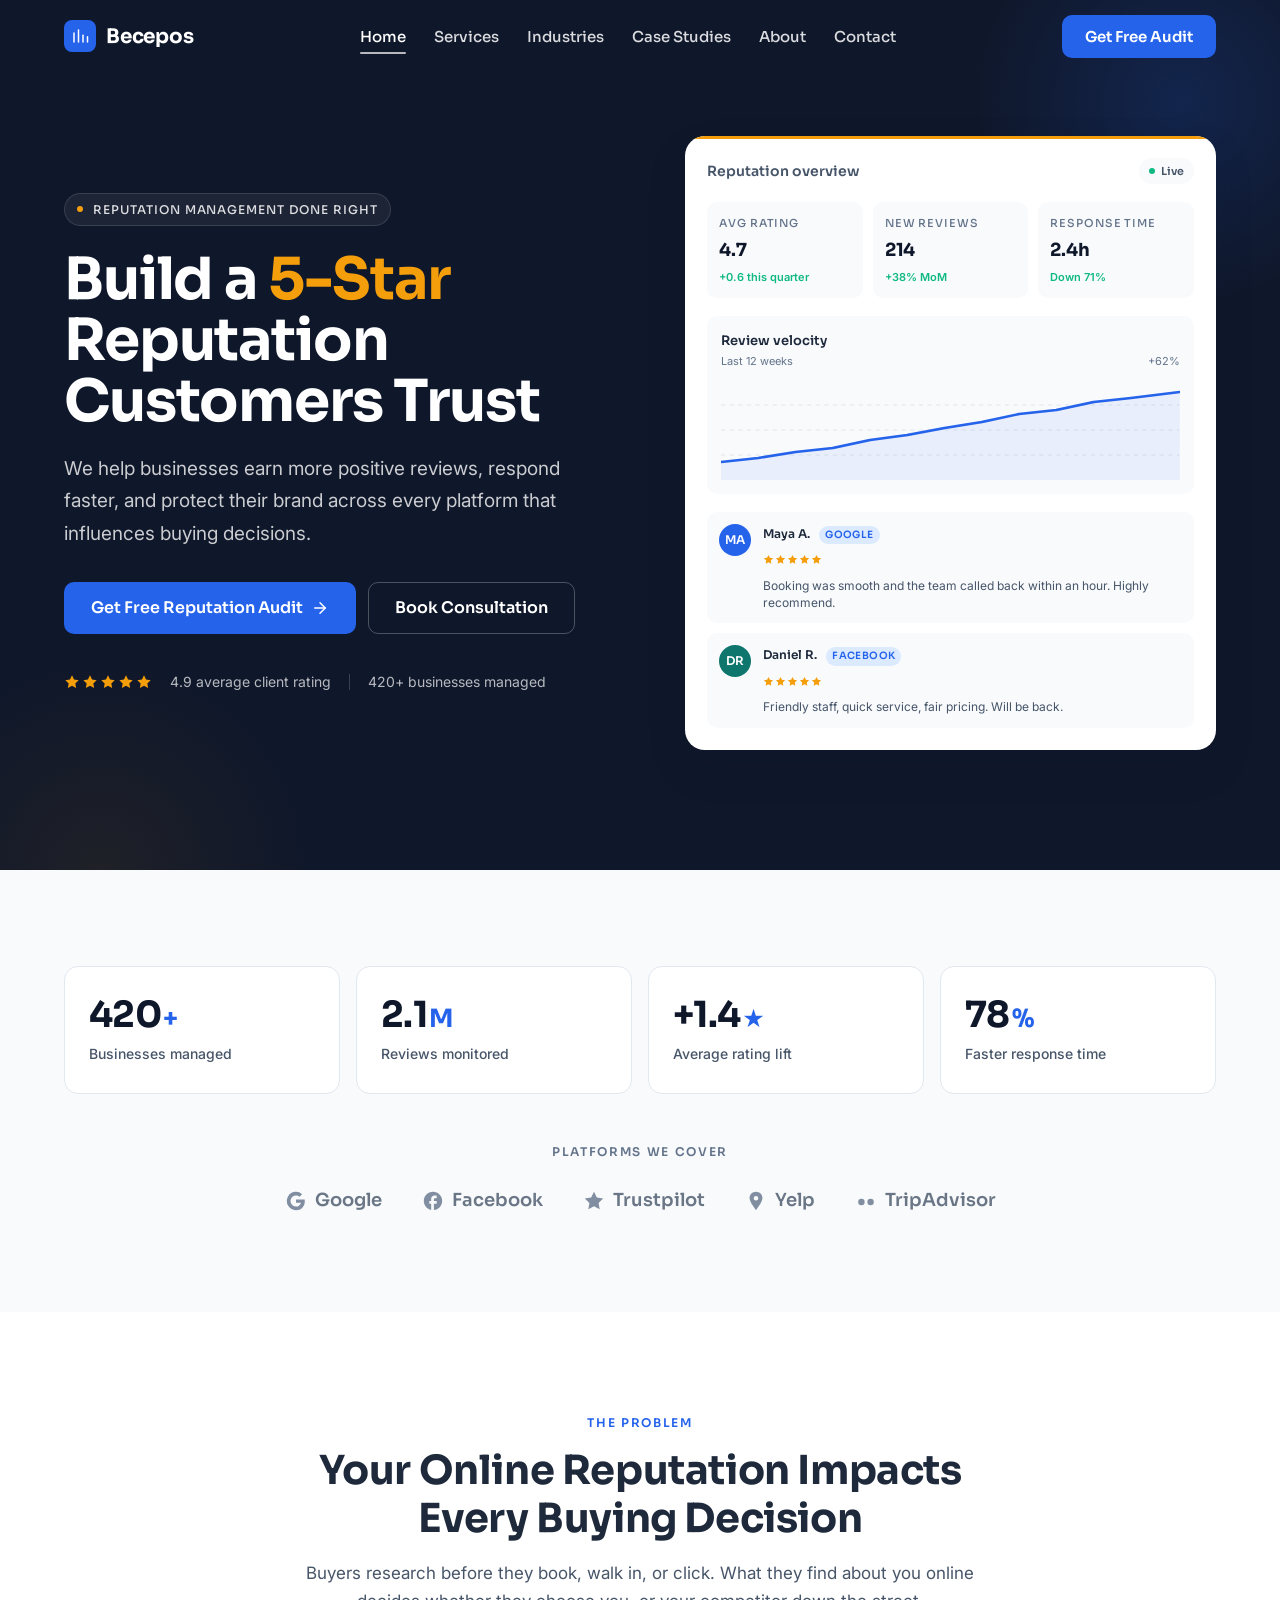
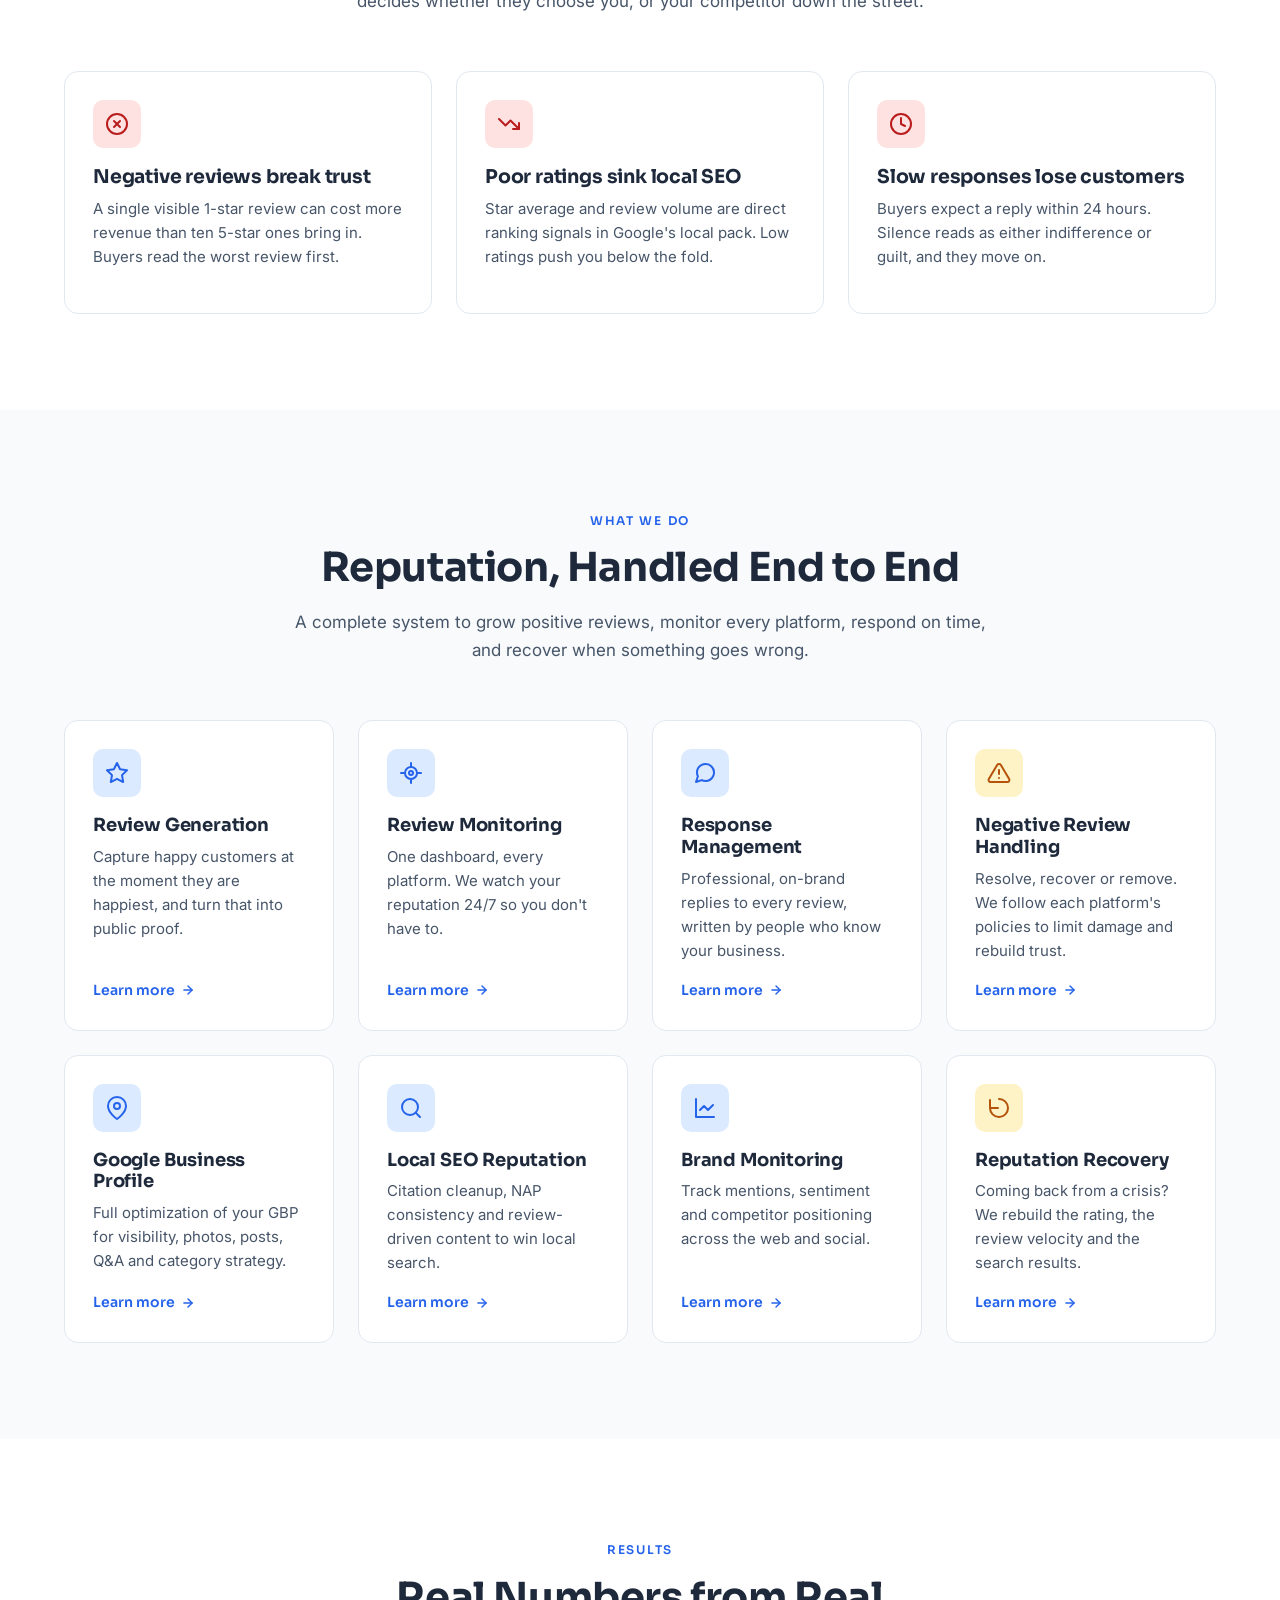
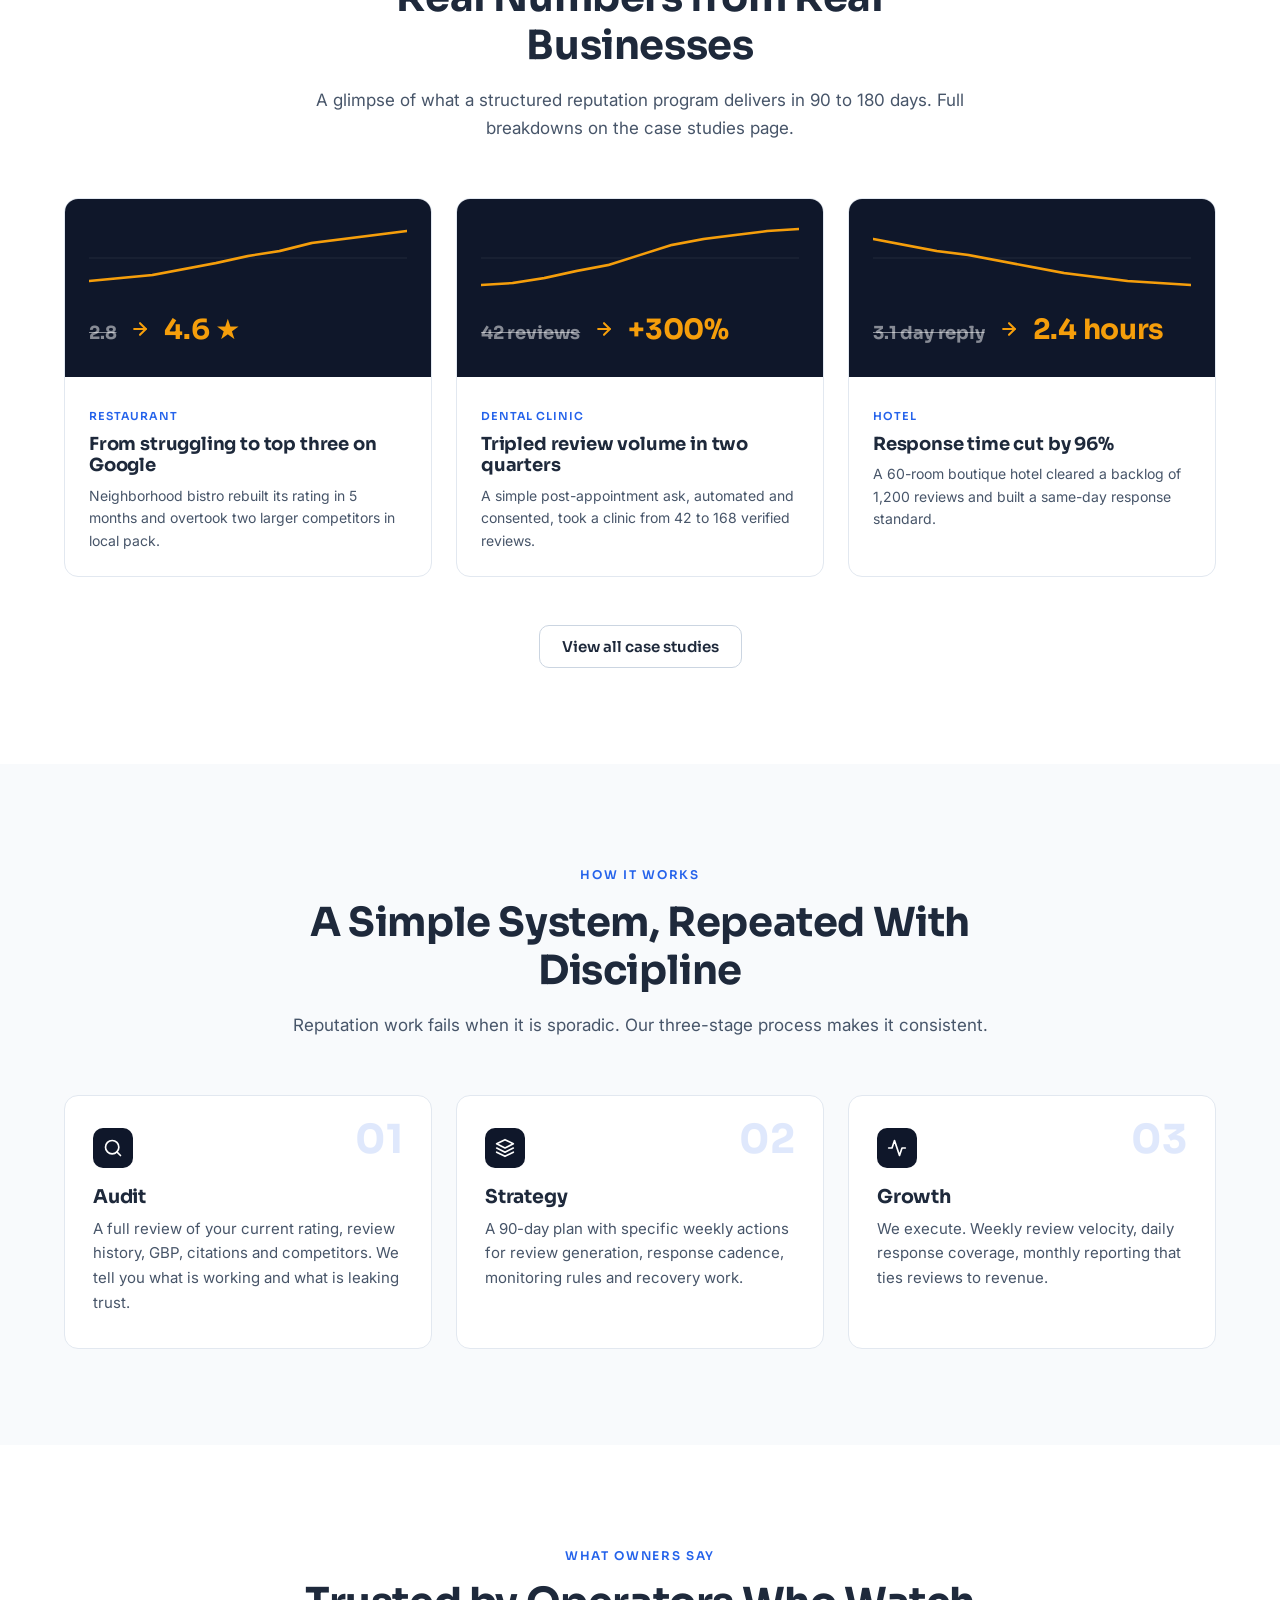
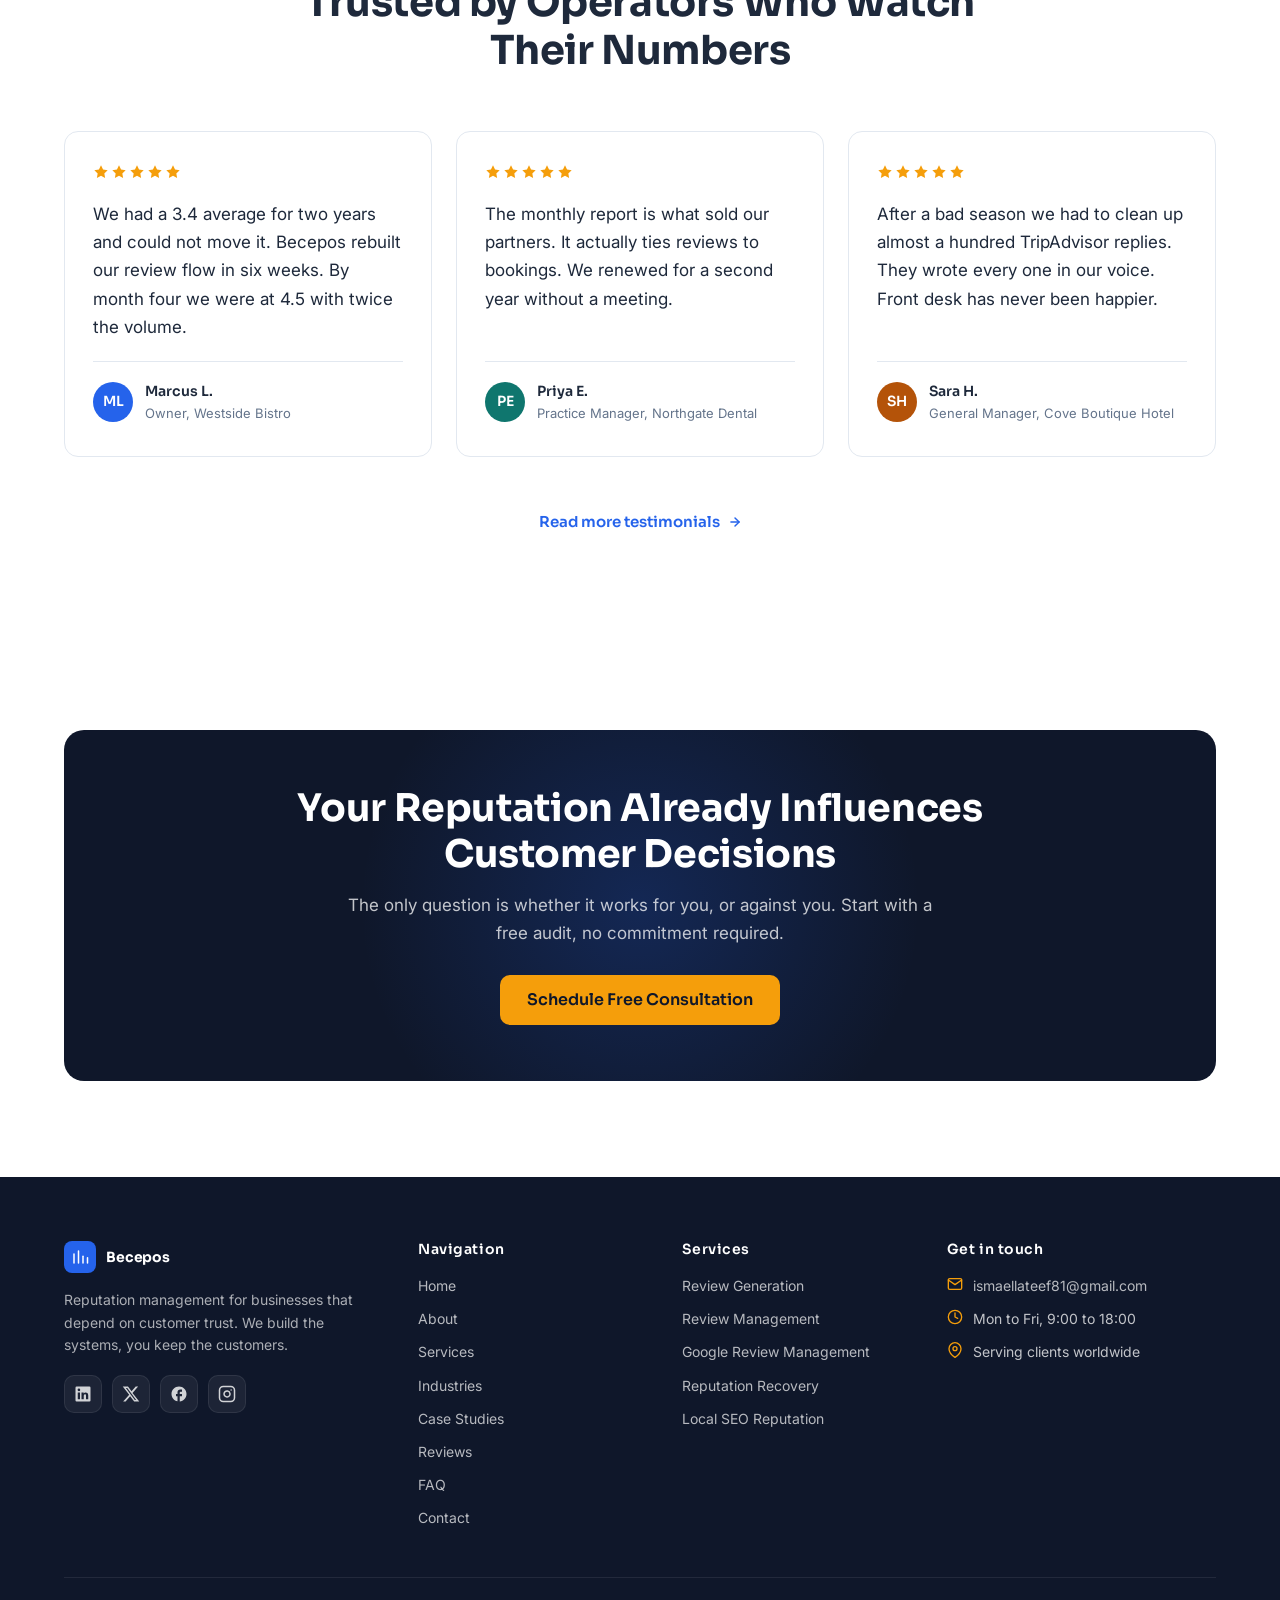
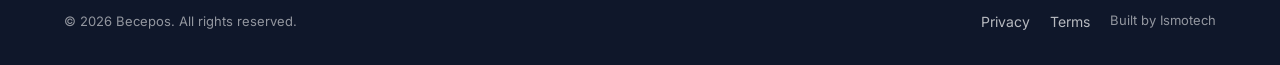
==== index.html @ 124cd107 "Initial Becepos site: 15-page reputation management marketing site Vanilla HTML, CSS and JS. Include" ====
<!DOCTYPE html>
<html lang="en">
<head>
  <meta charset="UTF-8" />
  <meta name="viewport" content="width=device-width, initial-scale=1" />
  <title>Becepos | Reputation Management for Growing Businesses</title>
  <meta name="description" content="Becepos helps local and national businesses build a five star online reputation across Google, Facebook, Trustpilot, Yelp and TripAdvisor. Audits, monitoring, response management and recovery." />
  <meta name="theme-color" content="#0F172A" />
  <link rel="canonical" href="https://becepos.com/" />
  <link rel="icon" type="image/svg+xml" href="/assets/favicon.svg" />

  <meta property="og:type" content="website" />
  <meta property="og:title" content="Becepos | Reputation Management for Growing Businesses" />
  <meta property="og:description" content="Audits, review generation, monitoring and recovery for businesses that depend on customer trust." />
  <meta property="og:url" content="https://becepos.com/" />

  <link rel="preconnect" href="https://fonts.googleapis.com" />
  <link rel="preconnect" href="https://fonts.gstatic.com" crossorigin />
  <link href="https://fonts.googleapis.com/css2?family=Sora:wght@500;600;700&family=Inter:wght@400;500;600&display=swap" rel="stylesheet" />

  <link rel="stylesheet" href="/css/styles.css" />
</head>
<body>
  <a class="skip-link" href="#main">Skip to content</a>

  <header class="site-header">
    <div class="container">
      <nav class="nav" aria-label="Primary">
        <a class="nav-brand" href="/" aria-label="Becepos home">
          <span class="mark" aria-hidden="true">
            <svg viewBox="0 0 24 24" fill="none" stroke="currentColor" stroke-width="2" stroke-linecap="round" stroke-linejoin="round"><path d="M4 20V8"/><path d="M10 20V4"/><path d="M16 20v-9"/><path d="M22 20V13"/></svg>
          </span>
          Becepos
        </a>

        <ul class="nav-menu">
          <li><a href="/">Home</a></li>
          <li><a href="/services.html">Services</a></li>
          <li><a href="/industries.html">Industries</a></li>
          <li><a href="/case-studies.html">Case Studies</a></li>
          <li><a href="/about.html">About</a></li>
          <li><a href="/contact.html">Contact</a></li>
        </ul>

        <a href="/contact.html#audit" class="btn btn-primary nav-cta">Get Free Audit</a>

        <button class="nav-toggle" type="button" aria-label="Open menu" aria-controls="mobile-drawer" aria-expanded="false">
          <svg viewBox="0 0 24 24" fill="none" stroke="currentColor" stroke-width="2" stroke-linecap="round" stroke-linejoin="round" aria-hidden="true"><line x1="3" y1="6" x2="21" y2="6"/><line x1="3" y1="12" x2="21" y2="12"/><line x1="3" y1="18" x2="21" y2="18"/></svg>
        </button>
      </nav>
    </div>
  </header>

  <div id="mobile-drawer" class="mobile-drawer" aria-hidden="true" role="dialog" aria-modal="true" aria-label="Site menu">
    <div class="mobile-drawer__head">
      <a class="nav-brand" href="/">
        <span class="mark" aria-hidden="true">
          <svg viewBox="0 0 24 24" fill="none" stroke="currentColor" stroke-width="2" stroke-linecap="round" stroke-linejoin="round"><path d="M4 20V8"/><path d="M10 20V4"/><path d="M16 20v-9"/><path d="M22 20V13"/></svg>
        </span>
        Becepos
      </a>
      <button class="mobile-drawer__close" type="button" aria-label="Close menu">
        <svg viewBox="0 0 24 24" fill="none" stroke="currentColor" stroke-width="2" stroke-linecap="round" stroke-linejoin="round" aria-hidden="true"><line x1="18" y1="6" x2="6" y2="18"/><line x1="6" y1="6" x2="18" y2="18"/></svg>
      </button>
    </div>
    <ul>
      <li><a href="/">Home</a></li>
      <li><a href="/services.html">Services</a></li>
      <li><a href="/industries.html">Industries</a></li>
      <li><a href="/case-studies.html">Case Studies</a></li>
      <li><a href="/about.html">About</a></li>
      <li><a href="/reviews.html">Reviews</a></li>
      <li><a href="/faq.html">FAQ</a></li>
      <li><a href="/contact.html">Contact</a></li>
    </ul>
    <a href="/contact.html#audit" class="btn btn-primary">Get Free Audit</a>
  </div>

  <main id="main">

    <!-- Hero -->
    <section class="hero">
      <div class="container">
        <div class="hero__copy">
          <span class="hero-eyebrow"><span class="dot"></span> Reputation Management Done Right</span>
          <h1>Build a <span class="accent">5-Star</span> Reputation Customers Trust</h1>
          <p class="lede">
            We help businesses earn more positive reviews, respond faster, and protect their brand across every platform that influences buying decisions.
          </p>
          <div class="hero-actions">
            <a class="btn btn-primary btn-lg" href="/contact.html#audit">
              Get Free Reputation Audit
              <svg class="icon" viewBox="0 0 24 24" fill="none" stroke="currentColor" stroke-width="2" stroke-linecap="round" stroke-linejoin="round" aria-hidden="true"><line x1="5" y1="12" x2="19" y2="12"/><polyline points="12 5 19 12 12 19"/></svg>
            </a>
            <a class="btn btn-secondary btn-lg" href="/contact.html">Book Consultation</a>
          </div>
          <div class="hero-proof">
            <span class="stars" aria-label="Rated 4.9 out of 5">
              <svg viewBox="0 0 24 24" fill="currentColor" aria-hidden="true"><polygon points="12 2 15.09 8.26 22 9.27 17 14.14 18.18 21.02 12 17.77 5.82 21.02 7 14.14 2 9.27 8.91 8.26"/></svg>
              <svg viewBox="0 0 24 24" fill="currentColor" aria-hidden="true"><polygon points="12 2 15.09 8.26 22 9.27 17 14.14 18.18 21.02 12 17.77 5.82 21.02 7 14.14 2 9.27 8.91 8.26"/></svg>
              <svg viewBox="0 0 24 24" fill="currentColor" aria-hidden="true"><polygon points="12 2 15.09 8.26 22 9.27 17 14.14 18.18 21.02 12 17.77 5.82 21.02 7 14.14 2 9.27 8.91 8.26"/></svg>
              <svg viewBox="0 0 24 24" fill="currentColor" aria-hidden="true"><polygon points="12 2 15.09 8.26 22 9.27 17 14.14 18.18 21.02 12 17.77 5.82 21.02 7 14.14 2 9.27 8.91 8.26"/></svg>
              <svg viewBox="0 0 24 24" fill="currentColor" aria-hidden="true"><polygon points="12 2 15.09 8.26 22 9.27 17 14.14 18.18 21.02 12 17.77 5.82 21.02 7 14.14 2 9.27 8.91 8.26"/></svg>
            </span>
            <span>4.9 average client rating</span>
            <span class="divider" aria-hidden="true"></span>
            <span>420+ businesses managed</span>
          </div>
        </div>

        <!-- Dashboard mockup -->
        <div class="hero__visual" aria-hidden="true">
          <div class="dashboard">
            <div class="dashboard__head">
              <div class="dashboard__title">Reputation overview</div>
              <span class="dashboard__chip"><span class="dot"></span> Live</span>
            </div>

            <div class="metric-row">
              <div class="metric">
                <div class="metric__label">Avg rating</div>
                <div class="metric__value">4.7</div>
                <div class="metric__delta">+0.6 this quarter</div>
              </div>
              <div class="metric">
                <div class="metric__label">New reviews</div>
                <div class="metric__value">214</div>
                <div class="metric__delta">+38% MoM</div>
              </div>
              <div class="metric">
                <div class="metric__label">Response time</div>
                <div class="metric__value">2.4h</div>
                <div class="metric__delta">Down 71%</div>
              </div>
            </div>

            <div class="chart">
              <div class="chart__head">
                <div>
                  <div class="chart__title">Review velocity</div>
                  <div class="chart__sub">Last 12 weeks</div>
                </div>
                <div class="chart__sub">+62%</div>
              </div>
              <svg class="chart__svg" viewBox="0 0 320 100" preserveAspectRatio="none">
                <line class="chart-grid" x1="0" y1="25" x2="320" y2="25"/>
                <line class="chart-grid" x1="0" y1="50" x2="320" y2="50"/>
                <line class="chart-grid" x1="0" y1="75" x2="320" y2="75"/>
                <path class="chart-fill" d="M0,82 L26,78 L52,72 L78,68 L104,60 L130,55 L156,48 L182,42 L208,34 L234,30 L260,22 L286,18 L320,12 L320,100 L0,100 Z"/>
                <path class="chart-line" d="M0,82 L26,78 L52,72 L78,68 L104,60 L130,55 L156,48 L182,42 L208,34 L234,30 L260,22 L286,18 L320,12"/>
              </svg>
            </div>

            <div class="review-list">
              <div class="review-item">
                <span class="avatar avatar-a">MA</span>
                <div class="review-item__body">
                  <div class="review-item__name">
                    Maya A.
                    <span class="badge">Google</span>
                  </div>
                  <span class="review-item__stars">
                    <svg viewBox="0 0 24 24" fill="currentColor"><polygon points="12 2 15.09 8.26 22 9.27 17 14.14 18.18 21.02 12 17.77 5.82 21.02 7 14.14 2 9.27 8.91 8.26"/></svg>
                    <svg viewBox="0 0 24 24" fill="currentColor"><polygon points="12 2 15.09 8.26 22 9.27 17 14.14 18.18 21.02 12 17.77 5.82 21.02 7 14.14 2 9.27 8.91 8.26"/></svg>
                    <svg viewBox="0 0 24 24" fill="currentColor"><polygon points="12 2 15.09 8.26 22 9.27 17 14.14 18.18 21.02 12 17.77 5.82 21.02 7 14.14 2 9.27 8.91 8.26"/></svg>
                    <svg viewBox="0 0 24 24" fill="currentColor"><polygon points="12 2 15.09 8.26 22 9.27 17 14.14 18.18 21.02 12 17.77 5.82 21.02 7 14.14 2 9.27 8.91 8.26"/></svg>
                    <svg viewBox="0 0 24 24" fill="currentColor"><polygon points="12 2 15.09 8.26 22 9.27 17 14.14 18.18 21.02 12 17.77 5.82 21.02 7 14.14 2 9.27 8.91 8.26"/></svg>
                  </span>
                  <p class="review-item__text">Booking was smooth and the team called back within an hour. Highly recommend.</p>
                </div>
              </div>
              <div class="review-item">
                <span class="avatar avatar-b">DR</span>
                <div class="review-item__body">
                  <div class="review-item__name">
                    Daniel R.
                    <span class="badge">Facebook</span>
                  </div>
                  <span class="review-item__stars">
                    <svg viewBox="0 0 24 24" fill="currentColor"><polygon points="12 2 15.09 8.26 22 9.27 17 14.14 18.18 21.02 12 17.77 5.82 21.02 7 14.14 2 9.27 8.91 8.26"/></svg>
                    <svg viewBox="0 0 24 24" fill="currentColor"><polygon points="12 2 15.09 8.26 22 9.27 17 14.14 18.18 21.02 12 17.77 5.82 21.02 7 14.14 2 9.27 8.91 8.26"/></svg>
                    <svg viewBox="0 0 24 24" fill="currentColor"><polygon points="12 2 15.09 8.26 22 9.27 17 14.14 18.18 21.02 12 17.77 5.82 21.02 7 14.14 2 9.27 8.91 8.26"/></svg>
                    <svg viewBox="0 0 24 24" fill="currentColor"><polygon points="12 2 15.09 8.26 22 9.27 17 14.14 18.18 21.02 12 17.77 5.82 21.02 7 14.14 2 9.27 8.91 8.26"/></svg>
                    <svg viewBox="0 0 24 24" fill="currentColor"><polygon points="12 2 15.09 8.26 22 9.27 17 14.14 18.18 21.02 12 17.77 5.82 21.02 7 14.14 2 9.27 8.91 8.26"/></svg>
                  </span>
                  <p class="review-item__text">Friendly staff, quick service, fair pricing. Will be back.</p>
                </div>
              </div>
            </div>
          </div>
        </div>
      </div>
    </section>

    <!-- Trust statistics strip -->
    <section class="section section--bg">
      <div class="container">
        <div class="stats reveal">
          <div class="stat">
            <div class="stat__value">420<span class="unit">+</span></div>
            <div class="stat__label">Businesses managed</div>
          </div>
          <div class="stat">
            <div class="stat__value">2.1<span class="unit">M</span></div>
            <div class="stat__label">Reviews monitored</div>
          </div>
          <div class="stat">
            <div class="stat__value">+1.4<span class="unit">★</span></div>
            <div class="stat__label">Average rating lift</div>
          </div>
          <div class="stat">
            <div class="stat__value">78<span class="unit">%</span></div>
            <div class="stat__label">Faster response time</div>
          </div>
        </div>

        <div class="platforms mt-5 reveal">
          <span class="platforms__label">Platforms we cover</span>
          <div class="platform-row">
            <span class="platform">
              <svg viewBox="0 0 24 24" fill="currentColor" aria-hidden="true"><path d="M21.6 12.23c0-.7-.06-1.36-.18-2H12v3.79h5.4a4.6 4.6 0 0 1-2 3.02v2.5h3.23c1.89-1.74 2.97-4.3 2.97-7.31z"/><path d="M12 22c2.7 0 4.96-.9 6.63-2.42l-3.23-2.5c-.9.6-2.04.96-3.4.96-2.62 0-4.84-1.77-5.63-4.15H3.04v2.6A10 10 0 0 0 12 22z"/><path d="M6.37 13.89A6 6 0 0 1 6.05 12c0-.65.12-1.28.32-1.89V7.51H3.04A10 10 0 0 0 2 12c0 1.62.39 3.15 1.04 4.49l3.33-2.6z"/><path d="M12 5.96c1.47 0 2.79.5 3.83 1.5l2.86-2.87A10 10 0 0 0 12 2 10 10 0 0 0 3.04 7.51l3.33 2.6C7.16 7.73 9.38 5.96 12 5.96z"/></svg>
              Google
            </span>
            <span class="platform">
              <svg viewBox="0 0 24 24" fill="currentColor" aria-hidden="true"><path d="M22 12c0-5.52-4.48-10-10-10S2 6.48 2 12c0 4.84 3.44 8.87 8 9.8V15H8v-3h2V9.5C10 7.57 11.57 6 13.5 6H16v3h-2c-.55 0-1 .45-1 1v2h3v3h-3v6.95c5.05-.5 9-4.76 9-9.95z"/></svg>
              Facebook
            </span>
            <span class="platform">
              <svg viewBox="0 0 24 24" fill="currentColor" aria-hidden="true"><polygon points="12 2 15.09 8.26 22 9.27 17 14.14 18.18 21.02 12 17.77 5.82 21.02 7 14.14 2 9.27 8.91 8.26"/></svg>
              Trustpilot
            </span>
            <span class="platform">
              <svg viewBox="0 0 24 24" fill="currentColor" aria-hidden="true"><path d="M12 2C8 2 5 5 5 9c0 4 7 13 7 13s7-9 7-13c0-4-3-7-7-7zm0 9.5a2.5 2.5 0 1 1 0-5 2.5 2.5 0 0 1 0 5z"/></svg>
              Yelp
            </span>
            <span class="platform">
              <svg viewBox="0 0 24 24" fill="currentColor" aria-hidden="true"><circle cx="7" cy="13" r="3.5"/><circle cx="17" cy="13" r="3.5"/><circle cx="7" cy="13" r="1"/><circle cx="17" cy="13" r="1"/></svg>
              TripAdvisor
            </span>
          </div>
        </div>
      </div>
    </section>

    <!-- Problem section -->
    <section class="section">
      <div class="container">
        <div class="section-head reveal">
          <span class="eyebrow">The Problem</span>
          <h2>Your Online Reputation Impacts Every Buying Decision</h2>
          <p>Buyers research before they book, walk in, or click. What they find about you online decides whether they choose you, or your competitor down the street.</p>
        </div>

        <div class="grid grid-3 reveal">
          <article class="card card-problem">
            <span class="card__icon" aria-hidden="true">
              <svg viewBox="0 0 24 24" fill="none" stroke="currentColor" stroke-width="2" stroke-linecap="round" stroke-linejoin="round"><circle cx="12" cy="12" r="10"/><line x1="15" y1="9" x2="9" y2="15"/><line x1="9" y1="9" x2="15" y2="15"/></svg>
            </span>
            <h3>Negative reviews break trust</h3>
            <p>A single visible 1-star review can cost more revenue than ten 5-star ones bring in. Buyers read the worst review first.</p>
          </article>
          <article class="card card-problem">
            <span class="card__icon" aria-hidden="true">
              <svg viewBox="0 0 24 24" fill="none" stroke="currentColor" stroke-width="2" stroke-linecap="round" stroke-linejoin="round"><polyline points="22 17 13.5 8.5 8.5 13.5 2 7"/><polyline points="16 17 22 17 22 11"/></svg>
            </span>
            <h3>Poor ratings sink local SEO</h3>
            <p>Star average and review volume are direct ranking signals in Google's local pack. Low ratings push you below the fold.</p>
          </article>
          <article class="card card-problem">
            <span class="card__icon" aria-hidden="true">
              <svg viewBox="0 0 24 24" fill="none" stroke="currentColor" stroke-width="2" stroke-linecap="round" stroke-linejoin="round"><circle cx="12" cy="12" r="10"/><polyline points="12 6 12 12 16 14"/></svg>
            </span>
            <h3>Slow responses lose customers</h3>
            <p>Buyers expect a reply within 24 hours. Silence reads as either indifference or guilt, and they move on.</p>
          </article>
        </div>
      </div>
    </section>

    <!-- Services grid -->
    <section class="section section--bg">
      <div class="container">
        <div class="section-head reveal">
          <span class="eyebrow">What We Do</span>
          <h2>Reputation, Handled End to End</h2>
          <p>A complete system to grow positive reviews, monitor every platform, respond on time, and recover when something goes wrong.</p>
        </div>

        <div class="grid grid-4 reveal">
          <article class="card service-card">
            <span class="card__icon" aria-hidden="true">
              <svg viewBox="0 0 24 24" fill="none" stroke="currentColor" stroke-width="2" stroke-linecap="round" stroke-linejoin="round"><polygon points="12 2 15.09 8.26 22 9.27 17 14.14 18.18 21.02 12 17.77 5.82 21.02 7 14.14 2 9.27 8.91 8.26"/></svg>
            </span>
            <h3>Review Generation</h3>
            <p>Capture happy customers at the moment they are happiest, and turn that into public proof.</p>
            <a class="arrow-link" href="/services/review-generation.html">Learn more
              <svg viewBox="0 0 24 24" fill="none" stroke="currentColor" stroke-width="2.5" stroke-linecap="round" stroke-linejoin="round"><line x1="5" y1="12" x2="19" y2="12"/><polyline points="12 5 19 12 12 19"/></svg>
            </a>
          </article>

          <article class="card service-card">
            <span class="card__icon" aria-hidden="true">
              <svg viewBox="0 0 24 24" fill="none" stroke="currentColor" stroke-width="2" stroke-linecap="round" stroke-linejoin="round"><path d="M2 12h3"/><path d="M19 12h3"/><path d="M12 2v3"/><path d="M12 19v3"/><circle cx="12" cy="12" r="6"/><circle cx="12" cy="12" r="2"/></svg>
            </span>
            <h3>Review Monitoring</h3>
            <p>One dashboard, every platform. We watch your reputation 24/7 so you don't have to.</p>
            <a class="arrow-link" href="/services/review-management.html">Learn more
              <svg viewBox="0 0 24 24" fill="none" stroke="currentColor" stroke-width="2.5" stroke-linecap="round" stroke-linejoin="round"><line x1="5" y1="12" x2="19" y2="12"/><polyline points="12 5 19 12 12 19"/></svg>
            </a>
          </article>

          <article class="card service-card">
            <span class="card__icon" aria-hidden="true">
              <svg viewBox="0 0 24 24" fill="none" stroke="currentColor" stroke-width="2" stroke-linecap="round" stroke-linejoin="round"><path d="M21 11.5a8.38 8.38 0 0 1-.9 3.8 8.5 8.5 0 0 1-7.6 4.7 8.38 8.38 0 0 1-3.8-.9L3 21l1.9-5.7a8.38 8.38 0 0 1-.9-3.8 8.5 8.5 0 0 1 4.7-7.6 8.38 8.38 0 0 1 3.8-.9h.5a8.48 8.48 0 0 1 8 8v.5z"/></svg>
            </span>
            <h3>Response Management</h3>
            <p>Professional, on-brand replies to every review, written by people who know your business.</p>
            <a class="arrow-link" href="/services/review-management.html">Learn more
              <svg viewBox="0 0 24 24" fill="none" stroke="currentColor" stroke-width="2.5" stroke-linecap="round" stroke-linejoin="round"><line x1="5" y1="12" x2="19" y2="12"/><polyline points="12 5 19 12 12 19"/></svg>
            </a>
          </article>

          <article class="card service-card">
            <span class="card__icon card__icon--gold" aria-hidden="true">
              <svg viewBox="0 0 24 24" fill="none" stroke="currentColor" stroke-width="2" stroke-linecap="round" stroke-linejoin="round"><path d="M10.29 3.86 1.82 18a2 2 0 0 0 1.71 3h16.94a2 2 0 0 0 1.71-3L13.71 3.86a2 2 0 0 0-3.42 0z"/><line x1="12" y1="9" x2="12" y2="13"/><line x1="12" y1="17" x2="12.01" y2="17"/></svg>
            </span>
            <h3>Negative Review Handling</h3>
            <p>Resolve, recover or remove. We follow each platform's policies to limit damage and rebuild trust.</p>
            <a class="arrow-link" href="/services/reputation-recovery.html">Learn more
              <svg viewBox="0 0 24 24" fill="none" stroke="currentColor" stroke-width="2.5" stroke-linecap="round" stroke-linejoin="round"><line x1="5" y1="12" x2="19" y2="12"/><polyline points="12 5 19 12 12 19"/></svg>
            </a>
          </article>

          <article class="card service-card">
            <span class="card__icon" aria-hidden="true">
              <svg viewBox="0 0 24 24" fill="none" stroke="currentColor" stroke-width="2" stroke-linecap="round" stroke-linejoin="round"><path d="M21 10c0 7-9 13-9 13s-9-6-9-13a9 9 0 0 1 18 0z"/><circle cx="12" cy="10" r="3"/></svg>
            </span>
            <h3>Google Business Profile</h3>
            <p>Full optimization of your GBP for visibility, photos, posts, Q&amp;A and category strategy.</p>
            <a class="arrow-link" href="/services/google-review-management.html">Learn more
              <svg viewBox="0 0 24 24" fill="none" stroke="currentColor" stroke-width="2.5" stroke-linecap="round" stroke-linejoin="round"><line x1="5" y1="12" x2="19" y2="12"/><polyline points="12 5 19 12 12 19"/></svg>
            </a>
          </article>

          <article class="card service-card">
            <span class="card__icon" aria-hidden="true">
              <svg viewBox="0 0 24 24" fill="none" stroke="currentColor" stroke-width="2" stroke-linecap="round" stroke-linejoin="round"><circle cx="11" cy="11" r="8"/><line x1="21" y1="21" x2="16.65" y2="16.65"/></svg>
            </span>
            <h3>Local SEO Reputation</h3>
            <p>Citation cleanup, NAP consistency and review-driven content to win local search.</p>
            <a class="arrow-link" href="/services/local-seo-reputation.html">Learn more
              <svg viewBox="0 0 24 24" fill="none" stroke="currentColor" stroke-width="2.5" stroke-linecap="round" stroke-linejoin="round"><line x1="5" y1="12" x2="19" y2="12"/><polyline points="12 5 19 12 12 19"/></svg>
            </a>
          </article>

          <article class="card service-card">
            <span class="card__icon" aria-hidden="true">
              <svg viewBox="0 0 24 24" fill="none" stroke="currentColor" stroke-width="2" stroke-linecap="round" stroke-linejoin="round"><path d="M3 3v18h18"/><path d="M7 14l4-4 4 4 5-5"/></svg>
            </span>
            <h3>Brand Monitoring</h3>
            <p>Track mentions, sentiment and competitor positioning across the web and social.</p>
            <a class="arrow-link" href="/services/review-management.html">Learn more
              <svg viewBox="0 0 24 24" fill="none" stroke="currentColor" stroke-width="2.5" stroke-linecap="round" stroke-linejoin="round"><line x1="5" y1="12" x2="19" y2="12"/><polyline points="12 5 19 12 12 19"/></svg>
            </a>
          </article>

          <article class="card service-card">
            <span class="card__icon card__icon--gold" aria-hidden="true">
              <svg viewBox="0 0 24 24" fill="none" stroke="currentColor" stroke-width="2" stroke-linecap="round" stroke-linejoin="round"><path d="M3 12a9 9 0 1 0 9-9"/><polyline points="3 4 3 12 11 12"/></svg>
            </span>
            <h3>Reputation Recovery</h3>
            <p>Coming back from a crisis? We rebuild the rating, the review velocity and the search results.</p>
            <a class="arrow-link" href="/services/reputation-recovery.html">Learn more
              <svg viewBox="0 0 24 24" fill="none" stroke="currentColor" stroke-width="2.5" stroke-linecap="round" stroke-linejoin="round"><line x1="5" y1="12" x2="19" y2="12"/><polyline points="12 5 19 12 12 19"/></svg>
            </a>
          </article>
        </div>
      </div>
    </section>

    <!-- Case studies preview -->
    <section class="section">
      <div class="container">
        <div class="section-head reveal">
          <span class="eyebrow">Results</span>
          <h2>Real Numbers from Real Businesses</h2>
          <p>A glimpse of what a structured reputation program delivers in 90 to 180 days. Full breakdowns on the case studies page.</p>
        </div>

        <div class="grid grid-3 reveal">
          <article class="card case-card">
            <div class="case-card__visual">
              <svg class="case-card__sparkline" viewBox="0 0 200 70" preserveAspectRatio="none" aria-hidden="true">
                <line class="grid" x1="0" y1="35" x2="200" y2="35"/>
                <path d="M0,58 L20,55 L40,52 L60,46 L80,40 L100,33 L120,28 L140,20 L160,16 L180,12 L200,8"/>
              </svg>
              <div class="case-card__metrics">
                <span class="case-card__before">2.8</span>
                <span class="case-card__arrow" aria-hidden="true">
                  <svg viewBox="0 0 24 24" fill="none" stroke="currentColor" stroke-width="2.5" stroke-linecap="round" stroke-linejoin="round"><line x1="5" y1="12" x2="19" y2="12"/><polyline points="12 5 19 12 12 19"/></svg>
                </span>
                <span class="case-card__after">4.6 ★</span>
              </div>
            </div>
            <div class="case-card__body">
              <span class="tag">Restaurant</span>
              <h3>From struggling to top three on Google</h3>
              <p>Neighborhood bistro rebuilt its rating in 5 months and overtook two larger competitors in local pack.</p>
            </div>
          </article>

          <article class="card case-card">
            <div class="case-card__visual">
              <svg class="case-card__sparkline" viewBox="0 0 200 70" preserveAspectRatio="none" aria-hidden="true">
                <line class="grid" x1="0" y1="35" x2="200" y2="35"/>
                <path d="M0,62 L20,60 L40,55 L60,48 L80,42 L100,32 L120,22 L140,16 L160,12 L180,8 L200,6"/>
              </svg>
              <div class="case-card__metrics">
                <span class="case-card__before">42 reviews</span>
                <span class="case-card__arrow" aria-hidden="true">
                  <svg viewBox="0 0 24 24" fill="none" stroke="currentColor" stroke-width="2.5" stroke-linecap="round" stroke-linejoin="round"><line x1="5" y1="12" x2="19" y2="12"/><polyline points="12 5 19 12 12 19"/></svg>
                </span>
                <span class="case-card__after">+300%</span>
              </div>
            </div>
            <div class="case-card__body">
              <span class="tag">Dental Clinic</span>
              <h3>Tripled review volume in two quarters</h3>
              <p>A simple post-appointment ask, automated and consented, took a clinic from 42 to 168 verified reviews.</p>
            </div>
          </article>

          <article class="card case-card">
            <div class="case-card__visual">
              <svg class="case-card__sparkline" viewBox="0 0 200 70" preserveAspectRatio="none" aria-hidden="true">
                <line class="grid" x1="0" y1="35" x2="200" y2="35"/>
                <path d="M0,16 L20,22 L40,28 L60,32 L80,38 L100,44 L120,50 L140,54 L160,58 L180,60 L200,62"/>
              </svg>
              <div class="case-card__metrics">
                <span class="case-card__before">3.1 day reply</span>
                <span class="case-card__arrow" aria-hidden="true">
                  <svg viewBox="0 0 24 24" fill="none" stroke="currentColor" stroke-width="2.5" stroke-linecap="round" stroke-linejoin="round"><line x1="5" y1="12" x2="19" y2="12"/><polyline points="12 5 19 12 12 19"/></svg>
                </span>
                <span class="case-card__after">2.4 hours</span>
              </div>
            </div>
            <div class="case-card__body">
              <span class="tag">Hotel</span>
              <h3>Response time cut by 96%</h3>
              <p>A 60-room boutique hotel cleared a backlog of 1,200 reviews and built a same-day response standard.</p>
            </div>
          </article>
        </div>

        <div class="text-center mt-5 reveal">
          <a class="btn btn-secondary" href="/case-studies.html">View all case studies</a>
        </div>
      </div>
    </section>

    <!-- How it works -->
    <section class="section section--bg">
      <div class="container">
        <div class="section-head reveal">
          <span class="eyebrow">How It Works</span>
          <h2>A Simple System, Repeated With Discipline</h2>
          <p>Reputation work fails when it is sporadic. Our three-stage process makes it consistent.</p>
        </div>

        <div class="steps reveal">
          <div class="step">
            <span class="step__icon" aria-hidden="true">
              <svg viewBox="0 0 24 24" fill="none" stroke="currentColor" stroke-width="2" stroke-linecap="round" stroke-linejoin="round"><circle cx="11" cy="11" r="8"/><line x1="21" y1="21" x2="16.65" y2="16.65"/></svg>
            </span>
            <h3>Audit</h3>
            <p>A full review of your current rating, review history, GBP, citations and competitors. We tell you what is working and what is leaking trust.</p>
          </div>
          <div class="step">
            <span class="step__icon" aria-hidden="true">
              <svg viewBox="0 0 24 24" fill="none" stroke="currentColor" stroke-width="2" stroke-linecap="round" stroke-linejoin="round"><path d="M12 2L2 7l10 5 10-5-10-5z"/><polyline points="2 17 12 22 22 17"/><polyline points="2 12 12 17 22 12"/></svg>
            </span>
            <h3>Strategy</h3>
            <p>A 90-day plan with specific weekly actions for review generation, response cadence, monitoring rules and recovery work.</p>
          </div>
          <div class="step">
            <span class="step__icon" aria-hidden="true">
              <svg viewBox="0 0 24 24" fill="none" stroke="currentColor" stroke-width="2" stroke-linecap="round" stroke-linejoin="round"><polyline points="22 12 18 12 15 21 9 3 6 12 2 12"/></svg>
            </span>
            <h3>Growth</h3>
            <p>We execute. Weekly review velocity, daily response coverage, monthly reporting that ties reviews to revenue.</p>
          </div>
        </div>
      </div>
    </section>

    <!-- Testimonials -->
    <section class="section">
      <div class="container">
        <div class="section-head reveal">
          <span class="eyebrow">What Owners Say</span>
          <h2>Trusted by Operators Who Watch Their Numbers</h2>
        </div>

        <div class="grid grid-3 reveal">
          <article class="testimonial">
            <span class="testimonial__stars" aria-label="5 out of 5">
              <svg viewBox="0 0 24 24" fill="currentColor"><polygon points="12 2 15.09 8.26 22 9.27 17 14.14 18.18 21.02 12 17.77 5.82 21.02 7 14.14 2 9.27 8.91 8.26"/></svg>
              <svg viewBox="0 0 24 24" fill="currentColor"><polygon points="12 2 15.09 8.26 22 9.27 17 14.14 18.18 21.02 12 17.77 5.82 21.02 7 14.14 2 9.27 8.91 8.26"/></svg>
              <svg viewBox="0 0 24 24" fill="currentColor"><polygon points="12 2 15.09 8.26 22 9.27 17 14.14 18.18 21.02 12 17.77 5.82 21.02 7 14.14 2 9.27 8.91 8.26"/></svg>
              <svg viewBox="0 0 24 24" fill="currentColor"><polygon points="12 2 15.09 8.26 22 9.27 17 14.14 18.18 21.02 12 17.77 5.82 21.02 7 14.14 2 9.27 8.91 8.26"/></svg>
              <svg viewBox="0 0 24 24" fill="currentColor"><polygon points="12 2 15.09 8.26 22 9.27 17 14.14 18.18 21.02 12 17.77 5.82 21.02 7 14.14 2 9.27 8.91 8.26"/></svg>
            </span>
            <p class="testimonial__quote">We had a 3.4 average for two years and could not move it. Becepos rebuilt our review flow in six weeks. By month four we were at 4.5 with twice the volume.</p>
            <div class="testimonial__attr">
              <span class="avatar avatar-a">ML</span>
              <div>
                <div class="testimonial__name">Marcus L.</div>
                <div class="testimonial__role">Owner, Westside Bistro</div>
              </div>
            </div>
          </article>

          <article class="testimonial">
            <span class="testimonial__stars" aria-label="5 out of 5">
              <svg viewBox="0 0 24 24" fill="currentColor"><polygon points="12 2 15.09 8.26 22 9.27 17 14.14 18.18 21.02 12 17.77 5.82 21.02 7 14.14 2 9.27 8.91 8.26"/></svg>
              <svg viewBox="0 0 24 24" fill="currentColor"><polygon points="12 2 15.09 8.26 22 9.27 17 14.14 18.18 21.02 12 17.77 5.82 21.02 7 14.14 2 9.27 8.91 8.26"/></svg>
              <svg viewBox="0 0 24 24" fill="currentColor"><polygon points="12 2 15.09 8.26 22 9.27 17 14.14 18.18 21.02 12 17.77 5.82 21.02 7 14.14 2 9.27 8.91 8.26"/></svg>
              <svg viewBox="0 0 24 24" fill="currentColor"><polygon points="12 2 15.09 8.26 22 9.27 17 14.14 18.18 21.02 12 17.77 5.82 21.02 7 14.14 2 9.27 8.91 8.26"/></svg>
              <svg viewBox="0 0 24 24" fill="currentColor"><polygon points="12 2 15.09 8.26 22 9.27 17 14.14 18.18 21.02 12 17.77 5.82 21.02 7 14.14 2 9.27 8.91 8.26"/></svg>
            </span>
            <p class="testimonial__quote">The monthly report is what sold our partners. It actually ties reviews to bookings. We renewed for a second year without a meeting.</p>
            <div class="testimonial__attr">
              <span class="avatar avatar-b">PE</span>
              <div>
                <div class="testimonial__name">Priya E.</div>
                <div class="testimonial__role">Practice Manager, Northgate Dental</div>
              </div>
            </div>
          </article>

          <article class="testimonial">
            <span class="testimonial__stars" aria-label="5 out of 5">
              <svg viewBox="0 0 24 24" fill="currentColor"><polygon points="12 2 15.09 8.26 22 9.27 17 14.14 18.18 21.02 12 17.77 5.82 21.02 7 14.14 2 9.27 8.91 8.26"/></svg>
              <svg viewBox="0 0 24 24" fill="currentColor"><polygon points="12 2 15.09 8.26 22 9.27 17 14.14 18.18 21.02 12 17.77 5.82 21.02 7 14.14 2 9.27 8.91 8.26"/></svg>
              <svg viewBox="0 0 24 24" fill="currentColor"><polygon points="12 2 15.09 8.26 22 9.27 17 14.14 18.18 21.02 12 17.77 5.82 21.02 7 14.14 2 9.27 8.91 8.26"/></svg>
              <svg viewBox="0 0 24 24" fill="currentColor"><polygon points="12 2 15.09 8.26 22 9.27 17 14.14 18.18 21.02 12 17.77 5.82 21.02 7 14.14 2 9.27 8.91 8.26"/></svg>
              <svg viewBox="0 0 24 24" fill="currentColor"><polygon points="12 2 15.09 8.26 22 9.27 17 14.14 18.18 21.02 12 17.77 5.82 21.02 7 14.14 2 9.27 8.91 8.26"/></svg>
            </span>
            <p class="testimonial__quote">After a bad season we had to clean up almost a hundred TripAdvisor replies. They wrote every one in our voice. Front desk has never been happier.</p>
            <div class="testimonial__attr">
              <span class="avatar avatar-c">SH</span>
              <div>
                <div class="testimonial__name">Sara H.</div>
                <div class="testimonial__role">General Manager, Cove Boutique Hotel</div>
              </div>
            </div>
          </article>
        </div>

        <div class="text-center mt-5 reveal">
          <a class="btn btn-ghost" href="/reviews.html">Read more testimonials
            <svg viewBox="0 0 24 24" fill="none" stroke="currentColor" stroke-width="2.5" stroke-linecap="round" stroke-linejoin="round" style="width:14px;height:14px"><line x1="5" y1="12" x2="19" y2="12"/><polyline points="12 5 19 12 12 19"/></svg>
          </a>
        </div>
      </div>
    </section>

    <!-- CTA band -->
    <section class="section">
      <div class="container">
        <div class="cta-band reveal">
          <h2>Your Reputation Already Influences Customer Decisions</h2>
          <p>The only question is whether it works for you, or against you. Start with a free audit, no commitment required.</p>
          <a class="btn btn-gold btn-lg" href="/contact.html#audit">Schedule Free Consultation</a>
        </div>
      </div>
    </section>

  </main>

  <footer class="site-footer">
    <div class="container">
      <div class="footer-grid">
        <div class="footer-brand">
          <a class="nav-brand" href="/">
            <span class="mark" aria-hidden="true">
              <svg viewBox="0 0 24 24" fill="none" stroke="currentColor" stroke-width="2" stroke-linecap="round" stroke-linejoin="round"><path d="M4 20V8"/><path d="M10 20V4"/><path d="M16 20v-9"/><path d="M22 20V13"/></svg>
            </span>
            Becepos
          </a>
          <p>Reputation management for businesses that depend on customer trust. We build the systems, you keep the customers.</p>
          <div class="footer-social">
            <a href="#" aria-label="LinkedIn"><svg viewBox="0 0 24 24" fill="currentColor" aria-hidden="true"><path d="M20.5 2h-17A1.5 1.5 0 0 0 2 3.5v17A1.5 1.5 0 0 0 3.5 22h17a1.5 1.5 0 0 0 1.5-1.5v-17A1.5 1.5 0 0 0 20.5 2zM8 19H5v-9h3zM6.5 8.25A1.75 1.75 0 1 1 8.3 6.5a1.78 1.78 0 0 1-1.8 1.75zM19 19h-3v-4.74c0-1.42-.6-1.93-1.38-1.93A1.74 1.74 0 0 0 13 14.19a.65.65 0 0 0 0 .2V19h-3v-9h2.9v1.3a3.11 3.11 0 0 1 2.7-1.4c1.55 0 3.36.86 3.36 3.66z"/></svg></a>
            <a href="#" aria-label="X"><svg viewBox="0 0 24 24" fill="currentColor" aria-hidden="true"><path d="M18.244 2H21.5l-7.5 8.57L23 22h-6.797l-5.32-6.96L4.8 22H1.546l8.024-9.165L1 2h6.96l4.81 6.36zm-1.18 18h1.8L7.04 4H5.12z"/></svg></a>
            <a href="#" aria-label="Facebook"><svg viewBox="0 0 24 24" fill="currentColor" aria-hidden="true"><path d="M22 12c0-5.52-4.48-10-10-10S2 6.48 2 12c0 4.84 3.44 8.87 8 9.8V15H8v-3h2V9.5C10 7.57 11.57 6 13.5 6H16v3h-2c-.55 0-1 .45-1 1v2h3v3h-3v6.95c5.05-.5 9-4.76 9-9.95z"/></svg></a>
            <a href="#" aria-label="Instagram"><svg viewBox="0 0 24 24" fill="none" stroke="currentColor" stroke-width="2" stroke-linecap="round" stroke-linejoin="round" aria-hidden="true"><rect x="2" y="2" width="20" height="20" rx="5"/><path d="M16 11.37A4 4 0 1 1 12.63 8 4 4 0 0 1 16 11.37z"/><line x1="17.5" y1="6.5" x2="17.51" y2="6.5"/></svg></a>
          </div>
        </div>
        <div>
          <h4>Navigation</h4>
          <ul>
            <li><a href="/">Home</a></li>
            <li><a href="/about.html">About</a></li>
            <li><a href="/services.html">Services</a></li>
            <li><a href="/industries.html">Industries</a></li>
            <li><a href="/case-studies.html">Case Studies</a></li>
            <li><a href="/reviews.html">Reviews</a></li>
            <li><a href="/faq.html">FAQ</a></li>
            <li><a href="/contact.html">Contact</a></li>
          </ul>
        </div>
        <div>
          <h4>Services</h4>
          <ul>
            <li><a href="/services/review-generation.html">Review Generation</a></li>
            <li><a href="/services/review-management.html">Review Management</a></li>
            <li><a href="/services/google-review-management.html">Google Review Management</a></li>
            <li><a href="/services/reputation-recovery.html">Reputation Recovery</a></li>
            <li><a href="/services/local-seo-reputation.html">Local SEO Reputation</a></li>
          </ul>
        </div>
        <div>
          <h4>Get in touch</h4>
          <div class="footer-contact">
            <div class="row">
              <svg viewBox="0 0 24 24" fill="none" stroke="currentColor" stroke-width="2" stroke-linecap="round" stroke-linejoin="round" aria-hidden="true"><path d="M4 4h16c1.1 0 2 .9 2 2v12c0 1.1-.9 2-2 2H4c-1.1 0-2-.9-2-2V6c0-1.1.9-2 2-2z"/><polyline points="22 6 12 13 2 6"/></svg>
              <a href="mailto:ismaellateef81@gmail.com">ismaellateef81@gmail.com</a>
            </div>
            <div class="row">
              <svg viewBox="0 0 24 24" fill="none" stroke="currentColor" stroke-width="2" stroke-linecap="round" stroke-linejoin="round" aria-hidden="true"><circle cx="12" cy="12" r="10"/><polyline points="12 6 12 12 16 14"/></svg>
              <span>Mon to Fri, 9:00 to 18:00</span>
            </div>
            <div class="row">
              <svg viewBox="0 0 24 24" fill="none" stroke="currentColor" stroke-width="2" stroke-linecap="round" stroke-linejoin="round" aria-hidden="true"><path d="M21 10c0 7-9 13-9 13s-9-6-9-13a9 9 0 0 1 18 0z"/><circle cx="12" cy="10" r="3"/></svg>
              <span>Serving clients worldwide</span>
            </div>
          </div>
        </div>
      </div>
      <div class="footer-bottom">
        <div>© <span data-year>2026</span> Becepos. All rights reserved.</div>
        <div class="footer-bottom__links">
          <a href="/privacy.html">Privacy</a>
          <a href="/terms.html">Terms</a>
          <span>Built by Ismotech</span>
        </div>
      </div>
    </div>
  </footer>

  <script src="/js/main.js"></script>
</body>
</html>
---- css/styles.css ----
/* Becepos - reputation management
   Single stylesheet. Mobile-first.
*/

/* Design tokens
   ============================================================== */
:root {
  --c-navy: #0F172A;
  --c-navy-2: #111C36;
  --c-navy-3: #0B1226;
  --c-blue: #2563EB;
  --c-blue-hover: #1D4ED8;
  --c-blue-soft: #DBEAFE;
  --c-gold: #F59E0B;
  --c-gold-soft: #FEF3C7;
  --c-white: #FFFFFF;
  --c-bg: #F8FAFC;
  --c-text: #1E293B;
  --c-text-muted: #475569;
  --c-text-soft: #64748B;
  --c-border: #E2E8F0;
  --c-border-strong: #CBD5E1;
  --c-success: #10B981;
  --c-error: #EF4444;

  --font-heading: 'Sora', 'Manrope', system-ui, -apple-system, Segoe UI, Roboto, sans-serif;
  --font-body: 'Inter', system-ui, -apple-system, Segoe UI, Roboto, sans-serif;

  --radius-sm: 6px;
  --radius-md: 10px;
  --radius-lg: 14px;
  --radius-xl: 20px;
  --radius-pill: 999px;

  --shadow-xs: 0 1px 2px rgba(15, 23, 42, .05);
  --shadow-sm: 0 1px 3px rgba(15, 23, 42, .06), 0 1px 2px rgba(15, 23, 42, .04);
  --shadow-md: 0 6px 18px rgba(15, 23, 42, .08);
  --shadow-lg: 0 18px 40px rgba(15, 23, 42, .12);

  --container: 1200px;
  --section-y: 96px;
  --section-y-mobile: 64px;

  --header-h: 72px;

  --ease: cubic-bezier(.2, .6, .2, 1);
}

/* Reset
   ============================================================== */
*, *::before, *::after { box-sizing: border-box; }
html { -webkit-text-size-adjust: 100%; scroll-behavior: smooth; }
@media (prefers-reduced-motion: reduce) { html { scroll-behavior: auto; } }

body {
  margin: 0;
  font-family: var(--font-body);
  font-size: 16px;
  line-height: 1.65;
  color: var(--c-text);
  background: var(--c-white);
  -webkit-font-smoothing: antialiased;
  -moz-osx-font-smoothing: grayscale;
  text-rendering: optimizeLegibility;
}

img, svg { display: block; max-width: 100%; height: auto; }
a { color: var(--c-blue); text-decoration: none; transition: color .2s var(--ease); }
a:hover { color: var(--c-blue-hover); }
button { font: inherit; cursor: pointer; }
input, textarea, select { font: inherit; color: inherit; }

h1, h2, h3, h4, h5, h6 {
  font-family: var(--font-heading);
  color: var(--c-text);
  margin: 0 0 .6em;
  line-height: 1.2;
  letter-spacing: -.01em;
  font-weight: 700;
}

p { margin: 0 0 1em; }

::selection { background: var(--c-blue); color: #fff; }

/* Skip link
   ============================================================== */
.skip-link {
  position: absolute;
  left: 0;
  top: -100px;
  background: var(--c-blue);
  color: #fff;
  padding: 10px 16px;
  border-radius: 0 0 var(--radius-md) 0;
  z-index: 1000;
  font-weight: 600;
}
.skip-link:focus { top: 0; color: #fff; }

/* Layout primitives
   ============================================================== */
.container {
  width: 100%;
  max-width: var(--container);
  margin: 0 auto;
  padding: 0 24px;
}
.container-narrow {
  max-width: 880px;
  margin: 0 auto;
  padding: 0 24px;
}

.section {
  padding: var(--section-y-mobile) 0;
}
.section--lg { padding: calc(var(--section-y-mobile) + 16px) 0; }
.section--bg { background: var(--c-bg); }
.section--dark { background: var(--c-navy); color: rgba(255,255,255,.85); }
.section--dark h1, .section--dark h2, .section--dark h3 { color: #fff; }
@media (min-width: 768px) {
  .section { padding: var(--section-y) 0; }
  .section--lg { padding: calc(var(--section-y) + 24px) 0; }
}

.section-head {
  max-width: 720px;
  margin: 0 auto 56px;
  text-align: center;
}
.section-head--left {
  text-align: left;
  margin-left: 0;
}
.section-head .eyebrow {
  display: inline-block;
  font-family: var(--font-heading);
  font-size: 12px;
  font-weight: 600;
  letter-spacing: .14em;
  text-transform: uppercase;
  color: var(--c-blue);
  margin-bottom: 14px;
}
.section--dark .section-head .eyebrow { color: var(--c-gold); }
.section-head h2 {
  font-size: clamp(28px, 4vw, 40px);
  margin-bottom: 16px;
}
.section-head p {
  color: var(--c-text-muted);
  font-size: 17px;
  margin: 0;
}
.section--dark .section-head p { color: rgba(255,255,255,.7); }

.grid { display: grid; gap: 24px; }
.grid-2 { grid-template-columns: 1fr; }
.grid-3 { grid-template-columns: 1fr; }
.grid-4 { grid-template-columns: 1fr; }
@media (min-width: 640px) {
  .grid-2 { grid-template-columns: repeat(2, 1fr); }
  .grid-3 { grid-template-columns: repeat(2, 1fr); }
  .grid-4 { grid-template-columns: repeat(2, 1fr); }
}
@media (min-width: 960px) {
  .grid-3 { grid-template-columns: repeat(3, 1fr); }
  .grid-4 { grid-template-columns: repeat(4, 1fr); }
}

/* Typography helpers
   ============================================================== */
.eyebrow {
  display: inline-block;
  font-family: var(--font-heading);
  font-size: 12px;
  font-weight: 600;
  letter-spacing: .14em;
  text-transform: uppercase;
  color: var(--c-blue);
}
.lede {
  font-size: 18px;
  color: var(--c-text-muted);
  line-height: 1.7;
}

/* Buttons
   ============================================================== */
.btn {
  display: inline-flex;
  align-items: center;
  justify-content: center;
  gap: 8px;
  padding: 13px 22px;
  border-radius: var(--radius-md);
  font-family: var(--font-heading);
  font-weight: 600;
  font-size: 15px;
  line-height: 1;
  text-decoration: none;
  border: 1px solid transparent;
  transition: transform .15s var(--ease), background .15s var(--ease), color .15s var(--ease), border-color .15s var(--ease), box-shadow .2s var(--ease);
  white-space: nowrap;
  cursor: pointer;
}
.btn:focus-visible {
  outline: 2px solid var(--c-blue);
  outline-offset: 2px;
}
.btn-primary {
  background: var(--c-blue);
  color: #fff;
}
.btn-primary:hover {
  background: var(--c-blue-hover);
  color: #fff;
  box-shadow: var(--shadow-md);
}
.btn-secondary {
  background: transparent;
  color: var(--c-text);
  border-color: var(--c-border-strong);
}
.btn-secondary:hover {
  background: var(--c-white);
  border-color: var(--c-text);
  color: var(--c-text);
  box-shadow: var(--shadow-sm);
}
.section--dark .btn-secondary,
.hero .btn-secondary,
.page-hero .btn-secondary,
.cta-band .btn-secondary {
  color: #fff;
  border-color: rgba(255,255,255,.25);
}
.section--dark .btn-secondary:hover,
.hero .btn-secondary:hover,
.page-hero .btn-secondary:hover,
.cta-band .btn-secondary:hover {
  background: rgba(255,255,255,.06);
  border-color: rgba(255,255,255,.5);
  color: #fff;
}
.btn-gold {
  background: var(--c-gold);
  color: var(--c-navy);
}
.btn-gold:hover {
  background: #D97706;
  color: var(--c-navy);
}
.btn-ghost {
  background: transparent;
  color: var(--c-blue);
  padding: 8px 0;
}
.btn-ghost:hover { color: var(--c-blue-hover); }
.btn-lg { padding: 16px 26px; font-size: 16px; }
.btn .icon { width: 18px; height: 18px; }

/* Link with arrow
   ============================================================== */
.arrow-link {
  display: inline-flex;
  align-items: center;
  gap: 6px;
  font-family: var(--font-heading);
  font-weight: 600;
  font-size: 14px;
  color: var(--c-blue);
}
.arrow-link svg {
  width: 14px;
  height: 14px;
  transition: transform .2s var(--ease);
}
.arrow-link:hover svg { transform: translateX(3px); }

/* Header / nav
   ============================================================== */
.site-header {
  position: fixed;
  top: 0;
  left: 0;
  right: 0;
  z-index: 100;
  background: transparent;
  transition: background .25s var(--ease), border-color .25s var(--ease), box-shadow .25s var(--ease);
  border-bottom: 1px solid transparent;
}
.site-header.is-scrolled,
.site-header.is-solid {
  background: rgba(255,255,255,.92);
  backdrop-filter: saturate(1.2) blur(8px);
  -webkit-backdrop-filter: saturate(1.2) blur(8px);
  border-bottom-color: var(--c-border);
  box-shadow: var(--shadow-xs);
}
.nav {
  display: flex;
  align-items: center;
  justify-content: space-between;
  height: var(--header-h);
  gap: 24px;
}
.nav-brand {
  display: inline-flex;
  align-items: center;
  gap: 10px;
  font-family: var(--font-heading);
  font-weight: 700;
  font-size: 20px;
  color: var(--c-white);
  letter-spacing: -.01em;
}
.site-header.is-scrolled .nav-brand,
.site-header.is-solid .nav-brand { color: var(--c-navy); }
.nav-brand .mark {
  width: 32px;
  height: 32px;
  display: inline-flex;
  align-items: center;
  justify-content: center;
  border-radius: 8px;
  background: var(--c-blue);
  color: #fff;
}
.nav-brand .mark svg { width: 18px; height: 18px; }

.nav-menu {
  display: none;
  align-items: center;
  gap: 28px;
  list-style: none;
  padding: 0;
  margin: 0;
}
.nav-menu a {
  font-family: var(--font-heading);
  font-weight: 500;
  font-size: 15px;
  color: rgba(255,255,255,.85);
  padding: 8px 0;
  position: relative;
}
.nav-menu a:hover { color: #fff; }
.site-header.is-scrolled .nav-menu a,
.site-header.is-solid .nav-menu a { color: var(--c-text-muted); }
.site-header.is-scrolled .nav-menu a:hover,
.site-header.is-solid .nav-menu a:hover { color: var(--c-text); }
.nav-menu a.is-active { color: #fff; }
.site-header.is-scrolled .nav-menu a.is-active,
.site-header.is-solid .nav-menu a.is-active { color: var(--c-blue); }
.nav-menu a.is-active::after {
  content: "";
  position: absolute;
  bottom: 0;
  left: 0;
  right: 0;
  height: 2px;
  background: currentColor;
  border-radius: 2px;
  opacity: .7;
}
.nav-cta { display: none; }

.nav-toggle {
  display: inline-flex;
  align-items: center;
  justify-content: center;
  width: 44px;
  height: 44px;
  background: transparent;
  border: 1px solid rgba(255,255,255,.18);
  border-radius: var(--radius-md);
  color: #fff;
}
.site-header.is-scrolled .nav-toggle,
.site-header.is-solid .nav-toggle {
  color: var(--c-text);
  border-color: var(--c-border);
}
.nav-toggle svg { width: 22px; height: 22px; }

@media (min-width: 960px) {
  .nav-menu { display: flex; }
  .nav-cta { display: inline-flex; }
  .nav-toggle { display: none; }
}

/* Mobile drawer
   ============================================================== */
.mobile-drawer {
  position: fixed;
  inset: 0;
  background: var(--c-navy);
  z-index: 200;
  transform: translateX(100%);
  transition: transform .3s var(--ease);
  display: flex;
  flex-direction: column;
  padding: 24px;
}
.mobile-drawer.is-open { transform: translateX(0); }
.mobile-drawer__head {
  display: flex;
  justify-content: space-between;
  align-items: center;
  height: var(--header-h);
}
.mobile-drawer__close {
  width: 44px;
  height: 44px;
  background: transparent;
  border: 1px solid rgba(255,255,255,.18);
  border-radius: var(--radius-md);
  color: #fff;
  display: inline-flex;
  align-items: center;
  justify-content: center;
}
.mobile-drawer__close svg { width: 22px; height: 22px; }
.mobile-drawer ul {
  list-style: none;
  padding: 0;
  margin: 24px 0 0;
  display: flex;
  flex-direction: column;
  gap: 4px;
}
.mobile-drawer a {
  display: block;
  padding: 14px 8px;
  font-family: var(--font-heading);
  font-size: 18px;
  font-weight: 500;
  color: #fff;
  border-bottom: 1px solid rgba(255,255,255,.08);
}
.mobile-drawer .btn {
  margin-top: 24px;
  width: 100%;
}

body.no-scroll { overflow: hidden; }

/* Hero
   ============================================================== */
.hero {
  position: relative;
  background: var(--c-navy);
  color: #fff;
  overflow: hidden;
  padding-top: calc(var(--header-h) + 32px);
  padding-bottom: var(--section-y-mobile);
}
.hero::before {
  content: "";
  position: absolute;
  top: -200px;
  right: -200px;
  width: 600px;
  height: 600px;
  background: radial-gradient(closest-side, rgba(37, 99, 235, .18), transparent 70%);
  pointer-events: none;
}
.hero::after {
  content: "";
  position: absolute;
  bottom: -300px;
  left: -200px;
  width: 600px;
  height: 600px;
  background: radial-gradient(closest-side, rgba(245, 158, 11, .07), transparent 70%);
  pointer-events: none;
}
.hero .container {
  position: relative;
  z-index: 1;
  display: grid;
  gap: 48px;
  grid-template-columns: 1fr;
  align-items: center;
}
.hero-eyebrow {
  display: inline-flex;
  align-items: center;
  gap: 10px;
  padding: 6px 12px;
  border-radius: var(--radius-pill);
  background: rgba(255,255,255,.06);
  border: 1px solid rgba(255,255,255,.12);
  font-family: var(--font-heading);
  font-size: 12px;
  font-weight: 500;
  letter-spacing: .08em;
  text-transform: uppercase;
  color: rgba(255,255,255,.85);
  margin-bottom: 24px;
}
.hero-eyebrow .dot {
  width: 6px;
  height: 6px;
  border-radius: 999px;
  background: var(--c-gold);
}
.hero h1 {
  color: #fff;
  font-size: clamp(34px, 6vw, 58px);
  line-height: 1.05;
  letter-spacing: -.02em;
  margin-bottom: 20px;
}
.hero h1 .accent { color: var(--c-gold); }
.hero p.lede {
  color: rgba(255,255,255,.78);
  font-size: clamp(16px, 1.6vw, 19px);
  max-width: 540px;
  margin-bottom: 32px;
}
.hero-actions {
  display: flex;
  flex-wrap: wrap;
  gap: 12px;
  margin-bottom: 36px;
}
.hero-proof {
  display: flex;
  flex-wrap: wrap;
  align-items: center;
  gap: 18px;
  color: rgba(255,255,255,.7);
  font-size: 14px;
}
.hero-proof .stars {
  display: inline-flex;
  gap: 2px;
  color: var(--c-gold);
}
.hero-proof .stars svg { width: 16px; height: 16px; }
.hero-proof .divider {
  width: 1px;
  height: 16px;
  background: rgba(255,255,255,.18);
}
@media (min-width: 960px) {
  .hero {
    padding-top: calc(var(--header-h) + 64px);
    padding-bottom: 120px;
  }
  .hero .container {
    grid-template-columns: 1.05fr 1fr;
    gap: 64px;
  }
}

/* Hero dashboard mockup
   ============================================================== */
.dashboard {
  position: relative;
  background: #fff;
  border-radius: var(--radius-xl);
  box-shadow: var(--shadow-lg);
  padding: 22px;
  color: var(--c-text);
  overflow: hidden;
  isolation: isolate;
}
.dashboard::before {
  content: "";
  position: absolute;
  top: 0;
  left: 0;
  right: 0;
  height: 3px;
  background: var(--c-gold);
  z-index: 2;
}
.dashboard__head {
  display: flex;
  justify-content: space-between;
  align-items: center;
  margin-bottom: 18px;
}
.dashboard__title {
  font-family: var(--font-heading);
  font-weight: 600;
  font-size: 14px;
  color: var(--c-text-muted);
}
.dashboard__chip {
  display: inline-flex;
  align-items: center;
  gap: 6px;
  padding: 4px 10px;
  background: var(--c-bg);
  border-radius: var(--radius-pill);
  font-size: 11px;
  font-family: var(--font-heading);
  font-weight: 600;
  color: var(--c-text-muted);
}
.dashboard__chip .dot {
  width: 6px;
  height: 6px;
  border-radius: 999px;
  background: var(--c-success);
}

.metric-row {
  display: grid;
  grid-template-columns: repeat(3, 1fr);
  gap: 10px;
  margin-bottom: 18px;
}
.metric {
  background: var(--c-bg);
  border-radius: var(--radius-md);
  padding: 12px;
}
.metric__label {
  font-size: 11px;
  font-family: var(--font-heading);
  font-weight: 500;
  color: var(--c-text-soft);
  text-transform: uppercase;
  letter-spacing: .08em;
  margin-bottom: 4px;
}
.metric__value {
  font-family: var(--font-heading);
  font-weight: 700;
  font-size: 18px;
  color: var(--c-navy);
  letter-spacing: -.01em;
}
.metric__delta {
  font-size: 11px;
  font-weight: 600;
  color: var(--c-success);
  margin-top: 2px;
}

.chart {
  background: var(--c-bg);
  border-radius: var(--radius-md);
  padding: 14px;
  margin-bottom: 18px;
}
.chart__head {
  display: flex;
  justify-content: space-between;
  align-items: flex-end;
  margin-bottom: 10px;
}
.chart__title {
  font-family: var(--font-heading);
  font-size: 13px;
  font-weight: 600;
  color: var(--c-text);
}
.chart__sub {
  font-size: 11px;
  color: var(--c-text-soft);
}
.chart__svg { width: 100%; height: 100px; }
.chart-line { fill: none; stroke: var(--c-blue); stroke-width: 2.5; stroke-linecap: round; stroke-linejoin: round; }
.chart-fill { fill: var(--c-blue); opacity: .08; }
.chart-grid { stroke: var(--c-border); stroke-width: 1; stroke-dasharray: 3 3; }

.review-list {
  display: flex;
  flex-direction: column;
  gap: 10px;
}
.review-item {
  display: flex;
  gap: 12px;
  align-items: flex-start;
  padding: 12px;
  background: var(--c-bg);
  border-radius: var(--radius-md);
}
.avatar {
  width: 32px;
  height: 32px;
  border-radius: 999px;
  display: inline-flex;
  align-items: center;
  justify-content: center;
  color: #fff;
  font-family: var(--font-heading);
  font-weight: 600;
  font-size: 12px;
  flex-shrink: 0;
}
.avatar-a { background: #2563EB; }
.avatar-b { background: #0F766E; }
.avatar-c { background: #B45309; }
.review-item__body { min-width: 0; }
.review-item__name {
  font-family: var(--font-heading);
  font-weight: 600;
  font-size: 12px;
  color: var(--c-text);
  margin-bottom: 2px;
}
.review-item__name .badge {
  display: inline-block;
  margin-left: 6px;
  font-size: 10px;
  padding: 1px 6px;
  background: var(--c-blue-soft);
  color: var(--c-blue);
  border-radius: 999px;
  font-weight: 600;
  letter-spacing: .04em;
  text-transform: uppercase;
}
.review-item__stars {
  display: inline-flex;
  gap: 1px;
  color: var(--c-gold);
}
.review-item__stars svg { width: 11px; height: 11px; }
.review-item__text {
  font-size: 12px;
  color: var(--c-text-muted);
  line-height: 1.45;
  margin: 4px 0 0;
}

/* Trust statistics strip
   ============================================================== */
.stats {
  display: grid;
  grid-template-columns: repeat(2, 1fr);
  gap: 16px;
}
@media (min-width: 768px) { .stats { grid-template-columns: repeat(4, 1fr); } }
.stat {
  padding: 28px 24px;
  background: var(--c-white);
  border: 1px solid var(--c-border);
  border-radius: var(--radius-lg);
}
.stat__value {
  font-family: var(--font-heading);
  font-size: clamp(28px, 3vw, 36px);
  font-weight: 700;
  color: var(--c-navy);
  letter-spacing: -.02em;
  line-height: 1.1;
  margin-bottom: 8px;
}
.stat__value .unit {
  font-size: .7em;
  color: var(--c-blue);
  margin-left: 2px;
}
.stat__label {
  font-size: 14px;
  color: var(--c-text-muted);
  font-weight: 500;
}

/* Platforms strip
   ============================================================== */
.platforms {
  display: flex;
  flex-direction: column;
  align-items: center;
  gap: 24px;
}
.platforms__label {
  font-family: var(--font-heading);
  font-size: 12px;
  letter-spacing: .14em;
  text-transform: uppercase;
  color: var(--c-text-soft);
  font-weight: 600;
}
.platform-row {
  display: flex;
  flex-wrap: wrap;
  align-items: center;
  justify-content: center;
  gap: 40px;
  color: var(--c-text-soft);
}
.platform-row .platform {
  display: inline-flex;
  align-items: center;
  gap: 8px;
  font-family: var(--font-heading);
  font-weight: 600;
  font-size: 18px;
  color: var(--c-text-muted);
  opacity: .8;
  transition: opacity .2s var(--ease);
}
.platform-row .platform:hover { opacity: 1; }
.platform-row .platform svg {
  width: 22px;
  height: 22px;
  color: var(--c-text-soft);
}

/* Cards
   ============================================================== */
.card {
  background: #fff;
  border: 1px solid var(--c-border);
  border-radius: var(--radius-lg);
  padding: 28px;
  transition: transform .2s var(--ease), box-shadow .2s var(--ease), border-color .2s var(--ease);
  display: flex;
  flex-direction: column;
}
.card:hover {
  transform: translateY(-2px);
  box-shadow: var(--shadow-md);
  border-color: var(--c-border-strong);
}
.card__icon {
  width: 48px;
  height: 48px;
  border-radius: var(--radius-md);
  background: var(--c-blue-soft);
  color: var(--c-blue);
  display: inline-flex;
  align-items: center;
  justify-content: center;
  margin-bottom: 18px;
}
.card__icon svg { width: 24px; height: 24px; }
.card__icon--gold { background: var(--c-gold-soft); color: #B45309; }
.card h3 {
  font-size: 19px;
  margin-bottom: 8px;
}
.card p {
  color: var(--c-text-muted);
  font-size: 15px;
  margin-bottom: 16px;
  line-height: 1.6;
}
.card .arrow-link { margin-top: auto; }

.card-problem .card__icon {
  background: #FEE2E2;
  color: #B91C1C;
}

/* Service cards (slightly denser)
   ============================================================== */
.service-card {
  position: relative;
}
.service-card h3 { font-size: 18px; }

/* Case study cards
   ============================================================== */
.case-card {
  padding: 0;
  overflow: hidden;
}
.case-card__visual {
  background: var(--c-navy);
  padding: 24px;
  color: #fff;
}
.case-card__sparkline { width: 100%; height: 70px; }
.case-card__sparkline path { fill: none; stroke: var(--c-gold); stroke-width: 2.5; stroke-linecap: round; }
.case-card__sparkline .grid { stroke: rgba(255,255,255,.08); stroke-width: 1; }
.case-card__metrics {
  display: flex;
  align-items: baseline;
  gap: 14px;
  margin-top: 14px;
}
.case-card__before, .case-card__after {
  font-family: var(--font-heading);
  font-weight: 700;
  letter-spacing: -.01em;
}
.case-card__before {
  color: rgba(255,255,255,.5);
  font-size: 18px;
  text-decoration: line-through;
}
.case-card__after {
  color: var(--c-gold);
  font-size: 28px;
}
.case-card__arrow svg { width: 20px; height: 20px; color: var(--c-gold); }
.case-card__body { padding: 24px; }
.case-card .tag {
  display: inline-block;
  font-family: var(--font-heading);
  font-size: 11px;
  font-weight: 600;
  letter-spacing: .08em;
  text-transform: uppercase;
  color: var(--c-blue);
  margin-bottom: 8px;
}
.case-card h3 { font-size: 18px; margin-bottom: 8px; }
.case-card p { margin: 0; font-size: 14px; color: var(--c-text-muted); }

/* Steps (How it works)
   ============================================================== */
.steps {
  display: grid;
  grid-template-columns: 1fr;
  gap: 24px;
  counter-reset: step;
}
@media (min-width: 768px) { .steps { grid-template-columns: repeat(3, 1fr); } }
.step {
  position: relative;
  padding: 32px 28px;
  background: #fff;
  border: 1px solid var(--c-border);
  border-radius: var(--radius-lg);
}
.step::before {
  counter-increment: step;
  content: "0" counter(step);
  position: absolute;
  top: 24px;
  right: 28px;
  font-family: var(--font-heading);
  font-size: 40px;
  font-weight: 700;
  color: var(--c-blue);
  opacity: .14;
  line-height: 1;
}
.step__icon {
  width: 40px;
  height: 40px;
  border-radius: var(--radius-md);
  background: var(--c-navy);
  color: #fff;
  display: inline-flex;
  align-items: center;
  justify-content: center;
  margin-bottom: 18px;
}
.step__icon svg { width: 20px; height: 20px; }
.step h3 { font-size: 19px; margin-bottom: 8px; }
.step p { margin: 0; color: var(--c-text-muted); font-size: 15px; }

/* Testimonials
   ============================================================== */
.testimonial {
  background: #fff;
  border: 1px solid var(--c-border);
  border-radius: var(--radius-lg);
  padding: 32px 28px;
  display: flex;
  flex-direction: column;
  gap: 20px;
}
.testimonial__stars {
  display: inline-flex;
  gap: 2px;
  color: var(--c-gold);
}
.testimonial__stars svg { width: 16px; height: 16px; }
.testimonial__quote {
  font-family: var(--font-body);
  font-size: 17px;
  line-height: 1.65;
  color: var(--c-text);
  margin: 0;
  flex: 1;
}
.testimonial__attr {
  display: flex;
  align-items: center;
  gap: 12px;
  padding-top: 18px;
  border-top: 1px solid var(--c-border);
}
.testimonial__attr .avatar {
  width: 40px;
  height: 40px;
  font-size: 14px;
}
.testimonial__name {
  font-family: var(--font-heading);
  font-weight: 600;
  font-size: 14px;
  color: var(--c-text);
}
.testimonial__role {
  font-size: 13px;
  color: var(--c-text-soft);
}

/* CTA band
   ============================================================== */
.cta-band {
  background: var(--c-navy);
  color: #fff;
  border-radius: var(--radius-xl);
  padding: 56px 40px;
  text-align: center;
  position: relative;
  overflow: hidden;
}
.cta-band::before {
  content: "";
  position: absolute;
  top: 50%;
  left: 50%;
  width: 800px;
  height: 800px;
  transform: translate(-50%, -50%);
  background: radial-gradient(closest-side, rgba(37, 99, 235, .22), transparent 70%);
  pointer-events: none;
}
.cta-band > * { position: relative; z-index: 1; }
.cta-band h2 {
  color: #fff;
  font-size: clamp(26px, 3.5vw, 38px);
  max-width: 720px;
  margin: 0 auto 14px;
}
.cta-band p {
  color: rgba(255,255,255,.75);
  font-size: 17px;
  max-width: 600px;
  margin: 0 auto 28px;
}

/* Footer
   ============================================================== */
.site-footer {
  background: var(--c-navy);
  color: rgba(255,255,255,.7);
  padding: 64px 0 32px;
  font-size: 14px;
}
.site-footer h4 {
  font-family: var(--font-heading);
  color: #fff;
  font-size: 14px;
  font-weight: 600;
  letter-spacing: .04em;
  margin-bottom: 16px;
}
.site-footer a {
  color: rgba(255,255,255,.7);
  font-size: 14px;
  transition: color .15s var(--ease);
}
.site-footer a:hover { color: #fff; }
.site-footer ul {
  list-style: none;
  padding: 0;
  margin: 0;
  display: flex;
  flex-direction: column;
  gap: 10px;
}
.footer-grid {
  display: grid;
  grid-template-columns: 1fr;
  gap: 40px;
  padding-bottom: 48px;
  border-bottom: 1px solid rgba(255,255,255,.08);
}
@media (min-width: 640px) { .footer-grid { grid-template-columns: repeat(2, 1fr); } }
@media (min-width: 960px) { .footer-grid { grid-template-columns: 1.4fr 1fr 1fr 1.2fr; } }
.footer-brand p {
  margin: 16px 0;
  color: rgba(255,255,255,.65);
  max-width: 320px;
  line-height: 1.6;
}
.footer-brand .nav-brand { color: #fff; }
.footer-social {
  display: flex;
  gap: 10px;
  margin-top: 18px;
}
.footer-social a {
  width: 38px;
  height: 38px;
  border-radius: var(--radius-md);
  background: rgba(255,255,255,.06);
  border: 1px solid rgba(255,255,255,.08);
  display: inline-flex;
  align-items: center;
  justify-content: center;
  color: rgba(255,255,255,.8);
}
.footer-social a:hover { background: rgba(255,255,255,.1); color: #fff; }
.footer-social svg { width: 18px; height: 18px; }
.footer-contact {
  display: flex;
  flex-direction: column;
  gap: 10px;
}
.footer-contact .row {
  display: flex;
  align-items: flex-start;
  gap: 10px;
  color: rgba(255,255,255,.75);
}
.footer-contact svg {
  width: 16px;
  height: 16px;
  flex-shrink: 0;
  margin-top: 2px;
  color: var(--c-gold);
}
.footer-bottom {
  display: flex;
  flex-direction: column;
  gap: 12px;
  align-items: flex-start;
  padding-top: 32px;
  color: rgba(255,255,255,.55);
  font-size: 13px;
}
.footer-bottom__links {
  display: flex;
  gap: 20px;
}
@media (min-width: 768px) {
  .footer-bottom {
    flex-direction: row;
    justify-content: space-between;
    align-items: center;
  }
}

/* Inner page hero
   ============================================================== */
.page-hero {
  background: var(--c-navy);
  color: #fff;
  padding: calc(var(--header-h) + 56px) 0 80px;
  position: relative;
  overflow: hidden;
}
.page-hero::before {
  content: "";
  position: absolute;
  top: -150px;
  right: -150px;
  width: 500px;
  height: 500px;
  background: radial-gradient(closest-side, rgba(37, 99, 235, .14), transparent 70%);
  pointer-events: none;
}
.page-hero .container { position: relative; z-index: 1; max-width: 880px; }
.page-hero .eyebrow { color: var(--c-gold); }
.page-hero h1 {
  color: #fff;
  font-size: clamp(32px, 4.5vw, 48px);
  margin-bottom: 16px;
  letter-spacing: -.02em;
}
.page-hero p {
  color: rgba(255,255,255,.78);
  font-size: 18px;
  max-width: 640px;
  margin: 0;
}
.breadcrumbs {
  display: flex;
  gap: 8px;
  align-items: center;
  font-size: 13px;
  color: rgba(255,255,255,.55);
  margin-bottom: 16px;
}
.breadcrumbs a { color: rgba(255,255,255,.55); }
.breadcrumbs a:hover { color: rgba(255,255,255,.85); }
.breadcrumbs .sep { color: rgba(255,255,255,.3); }
.breadcrumbs .here { color: #fff; }

/* Service detail layout
   ============================================================== */
.split {
  display: grid;
  grid-template-columns: 1fr;
  gap: 48px;
  align-items: start;
}
@media (min-width: 960px) {
  .split { grid-template-columns: 1.4fr 1fr; gap: 64px; }
  .split--aside-left { grid-template-columns: 1fr 1.4fr; }
}
.prose h2 { font-size: 26px; margin-top: 40px; }
.prose h2:first-child { margin-top: 0; }
.prose h3 { font-size: 19px; margin-top: 32px; }
.prose p { color: var(--c-text-muted); }
.prose ul {
  padding: 0;
  list-style: none;
  display: flex;
  flex-direction: column;
  gap: 12px;
}
.prose ul li {
  position: relative;
  padding-left: 30px;
  color: var(--c-text-muted);
}
.prose ul li::before {
  content: "";
  position: absolute;
  left: 0;
  top: 6px;
  width: 18px;
  height: 18px;
  border-radius: 999px;
  background: var(--c-blue-soft);
  background-image: url("data:image/svg+xml;utf8,<svg xmlns='http://www.w3.org/2000/svg' viewBox='0 0 24 24' fill='none' stroke='%232563EB' stroke-width='3' stroke-linecap='round' stroke-linejoin='round'><polyline points='20 6 9 17 4 12'/></svg>");
  background-size: 12px 12px;
  background-position: center;
  background-repeat: no-repeat;
}

.aside-card {
  background: #fff;
  border: 1px solid var(--c-border);
  border-radius: var(--radius-lg);
  padding: 28px;
  position: sticky;
  top: 100px;
}
.aside-card h4 {
  font-family: var(--font-heading);
  font-size: 13px;
  letter-spacing: .14em;
  text-transform: uppercase;
  color: var(--c-text-soft);
  margin-bottom: 16px;
}
.outcome-grid {
  display: grid;
  grid-template-columns: 1fr 1fr;
  gap: 14px;
  margin-bottom: 24px;
}
.outcome {
  padding: 14px;
  background: var(--c-bg);
  border-radius: var(--radius-md);
}
.outcome__val {
  font-family: var(--font-heading);
  font-weight: 700;
  font-size: 22px;
  color: var(--c-navy);
}
.outcome__lbl {
  font-size: 12px;
  color: var(--c-text-soft);
  margin-top: 2px;
}

/* Process steps inline
   ============================================================== */
.process-list {
  list-style: none;
  padding: 0;
  margin: 0;
  counter-reset: pstep;
  display: flex;
  flex-direction: column;
  gap: 18px;
}
.process-list li {
  position: relative;
  padding: 22px 22px 22px 70px;
  background: var(--c-bg);
  border-radius: var(--radius-lg);
}
.process-list li::before {
  counter-increment: pstep;
  content: counter(pstep, decimal-leading-zero);
  position: absolute;
  left: 22px;
  top: 22px;
  font-family: var(--font-heading);
  font-weight: 700;
  font-size: 16px;
  color: var(--c-blue);
}
.process-list h4 {
  font-family: var(--font-heading);
  font-size: 17px;
  font-weight: 600;
  margin: 0 0 4px;
  color: var(--c-text);
}
.process-list p { margin: 0; color: var(--c-text-muted); font-size: 15px; }

/* Industries
   ============================================================== */
.industry {
  display: grid;
  grid-template-columns: 1fr;
  gap: 32px;
  padding: 56px 0;
  border-bottom: 1px solid var(--c-border);
  align-items: center;
}
.industry:last-child { border-bottom: 0; }
.industry__visual {
  background: var(--c-navy);
  color: #fff;
  border-radius: var(--radius-lg);
  padding: 32px;
  min-height: 240px;
  display: flex;
  flex-direction: column;
  justify-content: space-between;
}
.industry__visual .icon-lg {
  width: 64px;
  height: 64px;
  border-radius: var(--radius-md);
  background: rgba(245, 158, 11, .14);
  color: var(--c-gold);
  display: inline-flex;
  align-items: center;
  justify-content: center;
  margin-bottom: 24px;
}
.industry__visual .icon-lg svg { width: 28px; height: 28px; }
.industry__stats {
  display: grid;
  grid-template-columns: repeat(2, 1fr);
  gap: 14px;
  margin-top: auto;
  padding-top: 24px;
  border-top: 1px solid rgba(255,255,255,.08);
}
.industry__stats .v {
  font-family: var(--font-heading);
  font-weight: 700;
  font-size: 22px;
  color: #fff;
}
.industry__stats .l {
  font-size: 12px;
  color: rgba(255,255,255,.7);
}
.industry h3 { font-size: 24px; margin-bottom: 12px; }
.industry__body p { color: var(--c-text-muted); font-size: 16px; }
.industry__body ul {
  list-style: none;
  padding: 0;
  margin: 16px 0 0;
  display: grid;
  gap: 10px;
}
.industry__body ul li {
  padding-left: 26px;
  position: relative;
  color: var(--c-text-muted);
}
.industry__body ul li::before {
  content: "";
  position: absolute;
  left: 0;
  top: 8px;
  width: 14px;
  height: 14px;
  border-radius: 999px;
  background: var(--c-blue-soft);
  background-image: url("data:image/svg+xml;utf8,<svg xmlns='http://www.w3.org/2000/svg' viewBox='0 0 24 24' fill='none' stroke='%232563EB' stroke-width='3' stroke-linecap='round' stroke-linejoin='round'><polyline points='20 6 9 17 4 12'/></svg>");
  background-size: 9px 9px;
  background-position: center;
  background-repeat: no-repeat;
}
@media (min-width: 960px) {
  .industry { grid-template-columns: 1fr 1.4fr; gap: 48px; }
  .industry:nth-child(even) .industry__visual { order: 2; }
}

/* Case study detail
   ============================================================== */
.case {
  background: #fff;
  border: 1px solid var(--c-border);
  border-radius: var(--radius-xl);
  overflow: hidden;
  margin-bottom: 48px;
}
.case__head {
  background: var(--c-navy);
  color: #fff;
  padding: 40px;
  display: grid;
  grid-template-columns: 1fr;
  gap: 24px;
  align-items: center;
}
@media (min-width: 768px) {
  .case__head { grid-template-columns: 1.2fr 1fr; gap: 40px; }
}
.case__head .tag {
  display: inline-block;
  font-family: var(--font-heading);
  font-size: 11px;
  font-weight: 600;
  letter-spacing: .14em;
  text-transform: uppercase;
  color: var(--c-gold);
  margin-bottom: 12px;
}
.case__head h2 {
  color: #fff;
  font-size: clamp(24px, 3vw, 32px);
  margin-bottom: 10px;
}
.case__head p {
  color: rgba(255,255,255,.75);
  margin: 0;
}
.case__head-stats {
  display: grid;
  grid-template-columns: repeat(2, 1fr);
  gap: 16px;
  padding: 20px;
  background: rgba(255,255,255,.04);
  border: 1px solid rgba(255,255,255,.08);
  border-radius: var(--radius-lg);
}
.case__head-stats .v {
  font-family: var(--font-heading);
  font-weight: 700;
  font-size: 22px;
  color: var(--c-gold);
}
.case__head-stats .l {
  font-size: 12px;
  color: rgba(255,255,255,.65);
  margin-top: 2px;
}

.case__body { padding: 40px; }
.case__body h3 {
  font-size: 20px;
  margin: 32px 0 12px;
}
.case__body h3:first-child { margin-top: 0; }
.case__body p { color: var(--c-text-muted); }
.case__chart {
  background: var(--c-bg);
  border-radius: var(--radius-lg);
  padding: 28px;
  margin: 32px 0;
}
.case__chart-head {
  display: flex;
  justify-content: space-between;
  align-items: flex-end;
  margin-bottom: 16px;
}
.case__chart-head h4 {
  font-family: var(--font-heading);
  font-size: 15px;
  font-weight: 600;
  color: var(--c-text);
  margin: 0;
}
.case__chart-head .legend {
  display: inline-flex;
  gap: 14px;
  font-size: 12px;
  color: var(--c-text-soft);
}
.case__chart-head .legend span {
  display: inline-flex;
  align-items: center;
  gap: 6px;
}
.case__chart-head .legend .sw {
  width: 10px;
  height: 10px;
  border-radius: 3px;
}
.case__chart svg { width: 100%; height: 220px; }
.case__chart .axis { stroke: var(--c-border); stroke-width: 1; }
.case__chart .gridline { stroke: var(--c-border); stroke-dasharray: 3 3; }
.case__chart .label { fill: var(--c-text-soft); font-size: 11px; font-family: var(--font-body); }
.case__chart .bar-before { fill: #94A3B8; }
.case__chart .bar-after { fill: var(--c-blue); }
.case__chart .line-trend { fill: none; stroke: var(--c-blue); stroke-width: 2.5; stroke-linecap: round; }
.case__chart .line-area { fill: var(--c-blue); opacity: .1; }

/* Chart interactivity */
.case__chart .data-point { cursor: pointer; }
.case__chart .data-point .hit { fill: transparent; }
.case__chart .data-point .dot {
  fill: var(--c-blue);
  transition: r .18s var(--ease), filter .18s var(--ease);
}
.case__chart .data-point:hover .dot,
.case__chart .data-point:focus-visible .dot {
  r: 7;
  filter: drop-shadow(0 0 0 4px rgba(37, 99, 235, .25));
}
.case__chart rect.data-point {
  transition: opacity .18s var(--ease), filter .18s var(--ease);
  cursor: pointer;
}
.case__chart rect.data-point:hover {
  opacity: .85;
  filter: drop-shadow(0 4px 12px rgba(37, 99, 235, .25));
}

.chart-tooltip {
  position: fixed;
  top: 0;
  left: 0;
  background: var(--c-navy);
  color: #fff;
  padding: 10px 14px;
  border-radius: var(--radius-md);
  box-shadow: var(--shadow-lg);
  pointer-events: none;
  opacity: 0;
  transform: translate(-50%, calc(-100% - 14px));
  transition: opacity .15s var(--ease);
  z-index: 1000;
  white-space: nowrap;
  font-family: var(--font-heading);
}
.chart-tooltip.is-visible { opacity: 1; }
.chart-tooltip__label {
  display: block;
  font-size: 11px;
  font-weight: 500;
  color: rgba(255,255,255,.6);
  letter-spacing: .08em;
  text-transform: uppercase;
  margin-bottom: 2px;
}
.chart-tooltip__value {
  display: block;
  font-size: 15px;
  font-weight: 700;
  color: var(--c-gold);
}
.chart-tooltip::after {
  content: "";
  position: absolute;
  bottom: -4px;
  left: 50%;
  width: 10px;
  height: 10px;
  background: var(--c-navy);
  transform: translateX(-50%) rotate(45deg);
  border-radius: 1px;
}

.review-screenshot {
  background: #fff;
  border: 1px solid var(--c-border);
  border-radius: var(--radius-md);
  padding: 16px;
}
.review-screenshot__head {
  display: flex;
  align-items: center;
  justify-content: space-between;
  margin-bottom: 8px;
}
.review-screenshot__name {
  display: inline-flex;
  align-items: center;
  gap: 10px;
  font-family: var(--font-heading);
  font-weight: 600;
  font-size: 13px;
  color: var(--c-text);
}
.review-screenshot__stars { display: inline-flex; gap: 1px; color: var(--c-gold); }
.review-screenshot__stars svg { width: 13px; height: 13px; }
.review-screenshot p { font-size: 14px; margin: 4px 0 0; color: var(--c-text-muted); line-height: 1.55; }
.review-screenshot__meta { font-size: 12px; color: var(--c-text-soft); margin-top: 6px; }

/* FAQ
   ============================================================== */
.faq {
  background: #fff;
  border: 1px solid var(--c-border);
  border-radius: var(--radius-lg);
  margin-bottom: 12px;
  overflow: hidden;
  transition: border-color .2s var(--ease), box-shadow .2s var(--ease);
}
.faq.is-open {
  border-color: var(--c-blue);
  box-shadow: var(--shadow-sm);
}
.faq__q {
  width: 100%;
  background: transparent;
  border: 0;
  text-align: left;
  padding: 22px 24px;
  font-family: var(--font-heading);
  font-weight: 600;
  font-size: 17px;
  color: var(--c-text);
  display: flex;
  justify-content: space-between;
  align-items: center;
  gap: 24px;
}
.faq__q:focus-visible { outline: 2px solid var(--c-blue); outline-offset: -2px; }
.faq__q .chev {
  width: 24px;
  height: 24px;
  flex-shrink: 0;
  color: var(--c-blue);
  transition: transform .25s var(--ease);
}
.faq.is-open .faq__q .chev { transform: rotate(180deg); }
.faq__a {
  max-height: 0;
  overflow: hidden;
  transition: max-height .3s var(--ease);
}
.faq__a-inner {
  padding: 0 24px 22px;
  color: var(--c-text-muted);
  line-height: 1.65;
}
.faq__a-inner p { margin: 0; }

/* Contact
   ============================================================== */
.contact-grid {
  display: grid;
  grid-template-columns: 1fr;
  gap: 32px;
}
@media (min-width: 960px) {
  .contact-grid { grid-template-columns: 1.3fr 1fr; gap: 48px; }
}
.form-card {
  background: #fff;
  border: 1px solid var(--c-border);
  border-radius: var(--radius-lg);
  padding: 36px;
}
.form-row {
  display: grid;
  gap: 16px;
  margin-bottom: 16px;
}
@media (min-width: 640px) {
  .form-row-2 { grid-template-columns: repeat(2, 1fr); }
}
.field { display: flex; flex-direction: column; gap: 6px; }
.field label {
  font-family: var(--font-heading);
  font-weight: 500;
  font-size: 13px;
  color: var(--c-text);
}
.field label .req { color: var(--c-error); }
.field input, .field textarea, .field select {
  width: 100%;
  padding: 12px 14px;
  background: #fff;
  border: 1px solid var(--c-border);
  border-radius: var(--radius-md);
  font-family: var(--font-body);
  font-size: 15px;
  color: var(--c-text);
  transition: border-color .15s var(--ease), box-shadow .15s var(--ease);
}
.field input:focus, .field textarea:focus, .field select:focus {
  outline: none;
  border-color: var(--c-blue);
  box-shadow: 0 0 0 4px rgba(37, 99, 235, .12);
}
.field textarea { resize: vertical; min-height: 130px; }
.form-card .btn { margin-top: 8px; }
.form-card .privacy-note {
  font-size: 13px;
  color: var(--c-text-soft);
  margin-top: 16px;
  margin-bottom: 0;
}
.form-msg {
  margin-top: 16px;
  padding: 14px 16px;
  background: var(--c-blue-soft);
  color: #1E40AF;
  border-radius: var(--radius-md);
  font-size: 14px;
  display: none;
}
.form-msg.is-visible { display: block; }

.contact-aside {
  background: var(--c-navy);
  color: #fff;
  border-radius: var(--radius-lg);
  padding: 36px;
}
.contact-aside h3 { color: #fff; margin-bottom: 24px; font-size: 20px; }
.contact-aside .row {
  display: flex;
  gap: 14px;
  padding: 14px 0;
  border-top: 1px solid rgba(255,255,255,.08);
}
.contact-aside .row:first-of-type { border-top: 0; padding-top: 0; }
.contact-aside .row svg {
  width: 20px;
  height: 20px;
  flex-shrink: 0;
  color: var(--c-gold);
  margin-top: 3px;
}
.contact-aside .row .lbl {
  font-family: var(--font-heading);
  font-size: 12px;
  letter-spacing: .08em;
  text-transform: uppercase;
  color: rgba(255,255,255,.6);
  font-weight: 600;
  margin-bottom: 2px;
}
.contact-aside .row .val { color: #fff; font-weight: 500; }
.contact-aside .row a { color: #fff; }
.contact-aside .row a:hover { color: var(--c-gold); }
.whatsapp-cta {
  margin-top: 24px;
  display: inline-flex;
  align-items: center;
  gap: 10px;
  background: #25D366;
  color: #fff;
  padding: 13px 22px;
  border-radius: var(--radius-md);
  font-family: var(--font-heading);
  font-weight: 600;
  font-size: 15px;
}
.whatsapp-cta:hover { background: #20BD5C; color: #fff; }
.whatsapp-cta svg { width: 18px; height: 18px; }

.map-wrap {
  margin-top: 32px;
  border-radius: var(--radius-lg);
  overflow: hidden;
  border: 1px solid var(--c-border);
  background: var(--c-bg);
}
.map-wrap iframe {
  display: block;
  width: 100%;
  height: 360px;
  border: 0;
}

/* Reveal animation
   ============================================================== */
.reveal {
  opacity: 0;
  transform: translateY(14px);
  transition: opacity .6s var(--ease), transform .6s var(--ease);
}
.reveal.is-revealed {
  opacity: 1;
  transform: translateY(0);
}
@media (prefers-reduced-motion: reduce) {
  .reveal { opacity: 1; transform: none; transition: none; }
}

/* Reviews wall (reviews.html)
   ============================================================== */
.review-wall {
  column-count: 1;
  column-gap: 24px;
}
@media (min-width: 640px) { .review-wall { column-count: 2; } }
@media (min-width: 960px) { .review-wall { column-count: 3; } }
.review-wall .testimonial {
  break-inside: avoid;
  margin-bottom: 24px;
  display: inline-flex;
  width: 100%;
}

/* Audit anchor highlight (Get Free Audit)
   ============================================================== */
:target {
  scroll-margin-top: 96px;
}
#audit.form-card {
  border-color: var(--c-blue);
  box-shadow: 0 0 0 4px rgba(37, 99, 235, .08);
}

/* Generic utility
   ============================================================== */
.text-center { text-align: center; }
.mt-0 { margin-top: 0; }
.mt-3 { margin-top: 24px; }
.mt-4 { margin-top: 32px; }
.mt-5 { margin-top: 48px; }
.mb-0 { margin-bottom: 0; }
.flex-center { display: flex; align-items: center; justify-content: center; }
.hide-mobile { display: none; }
@media (min-width: 768px) { .hide-mobile { display: block; } .hide-desktop { display: none; } }

/* Legal pages
   ============================================================== */
.legal h2 { font-size: 22px; margin-top: 32px; }
.legal p, .legal li { color: var(--c-text-muted); }
.legal ul { padding-left: 22px; }
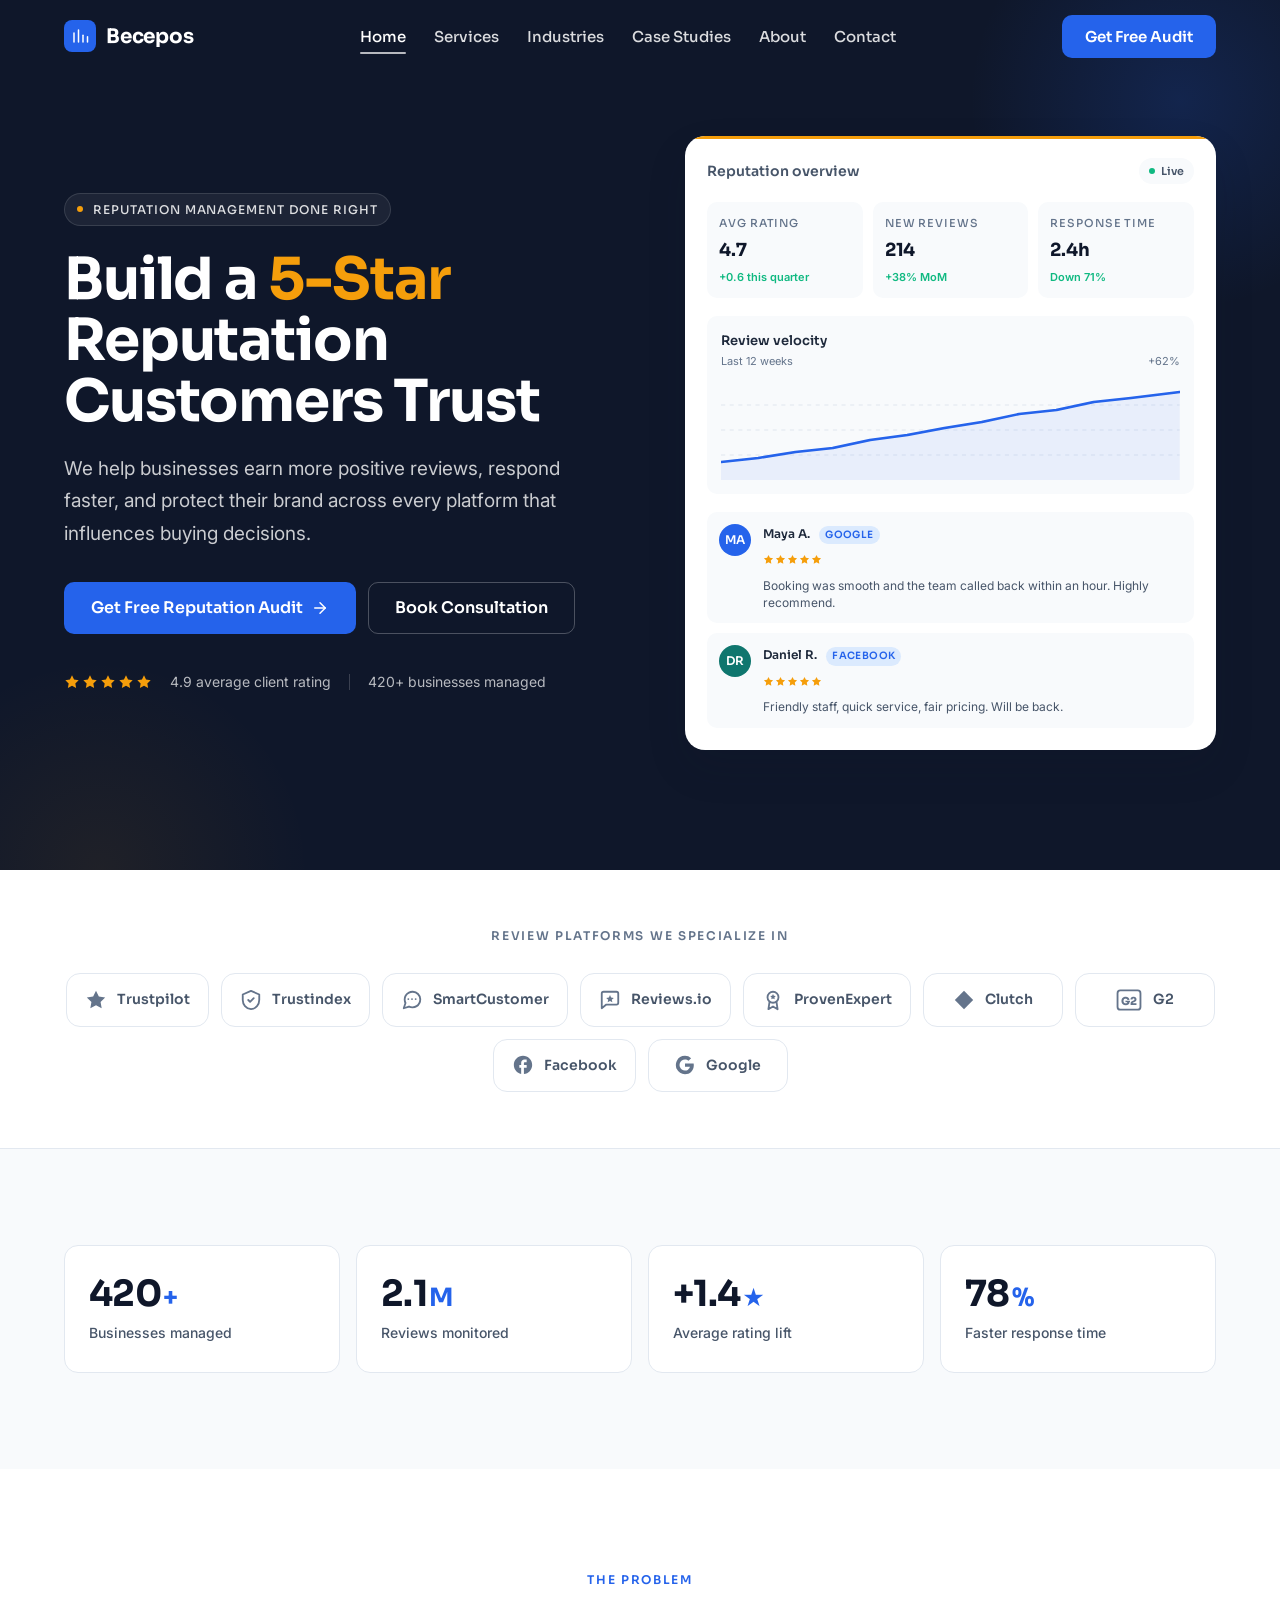
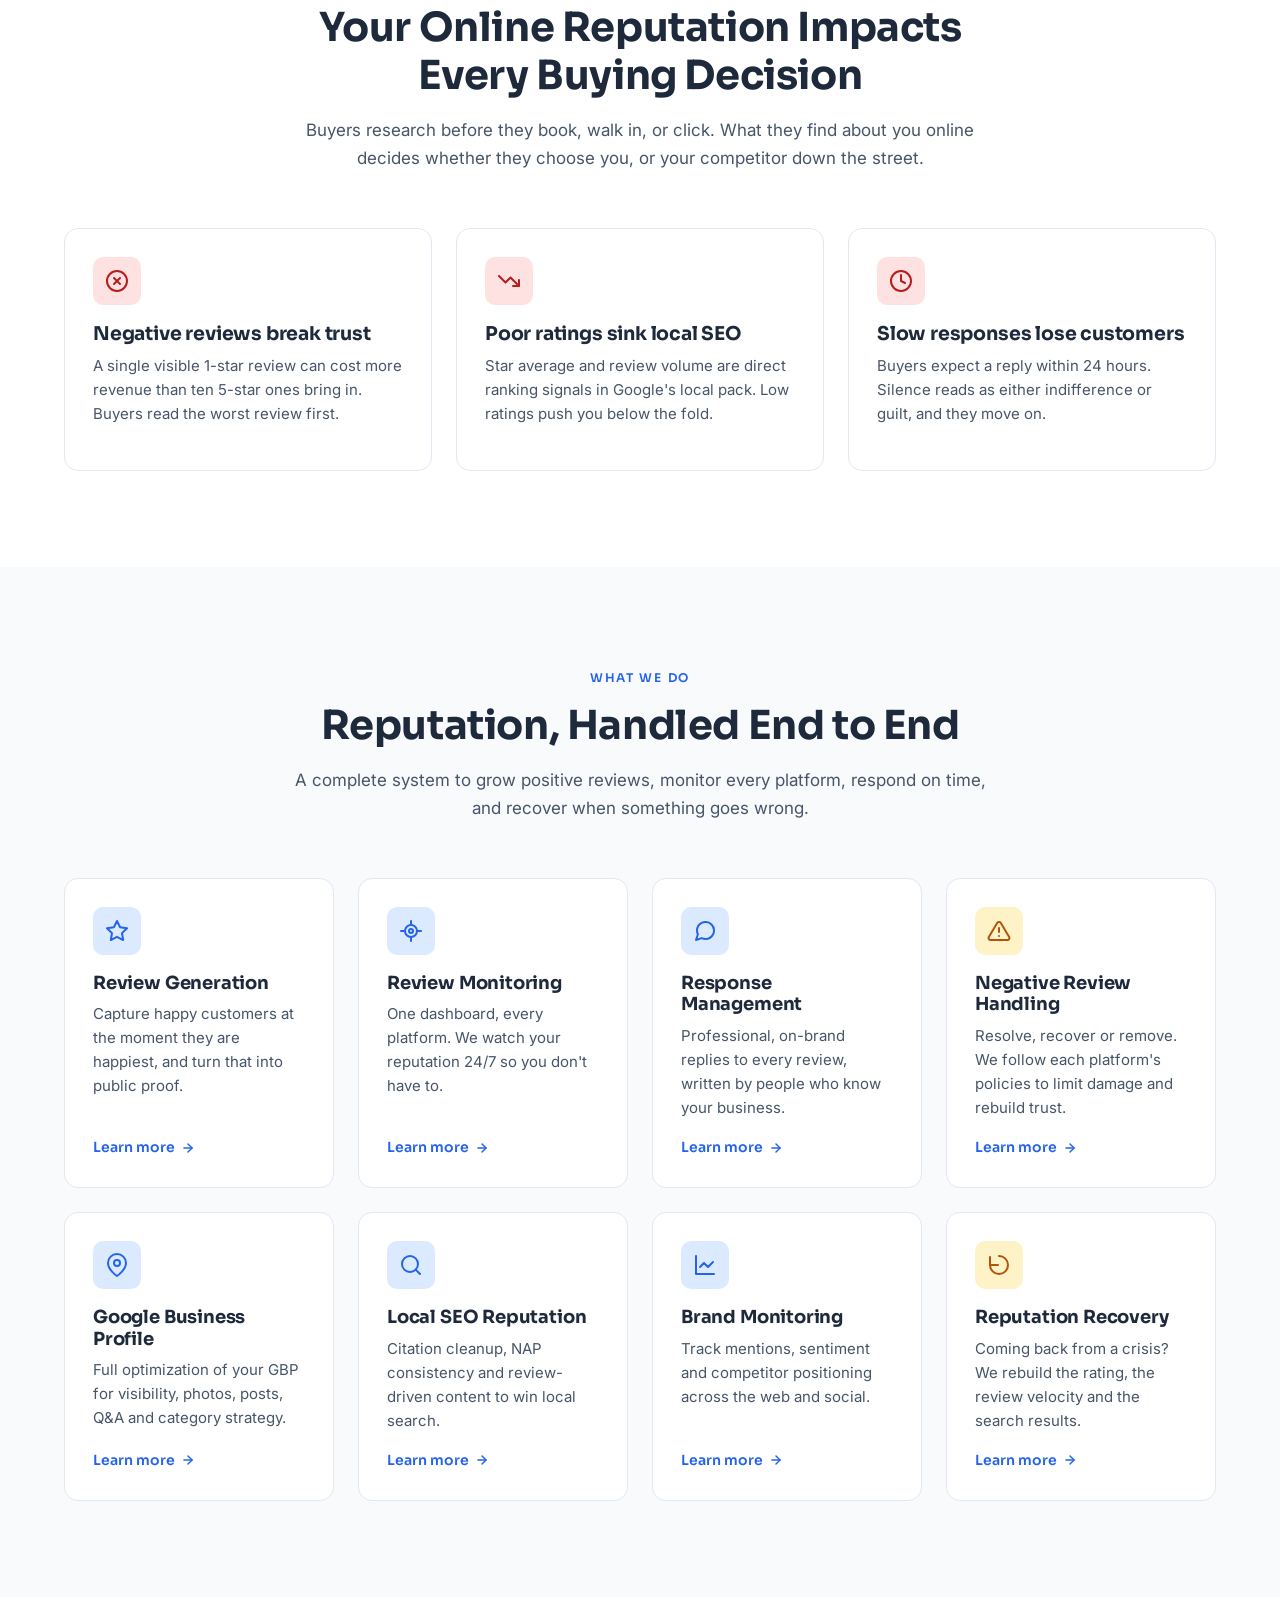
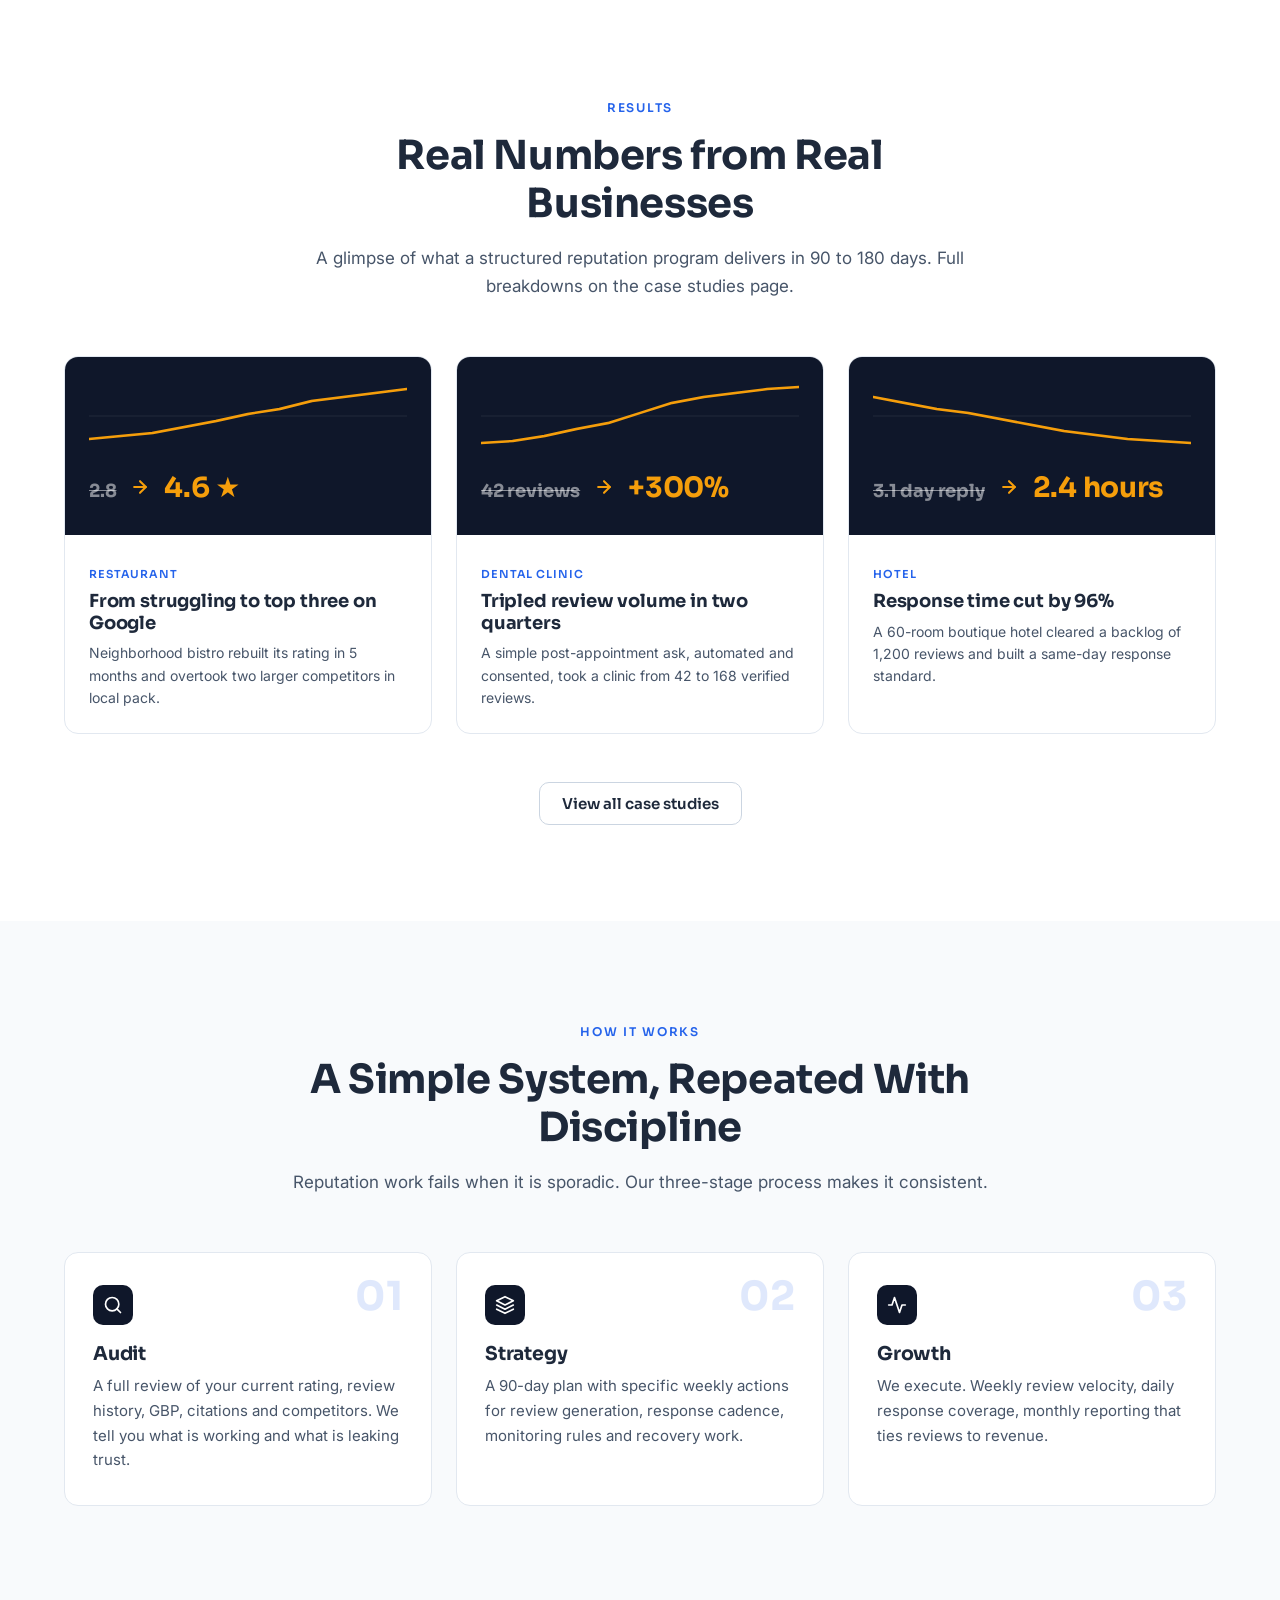
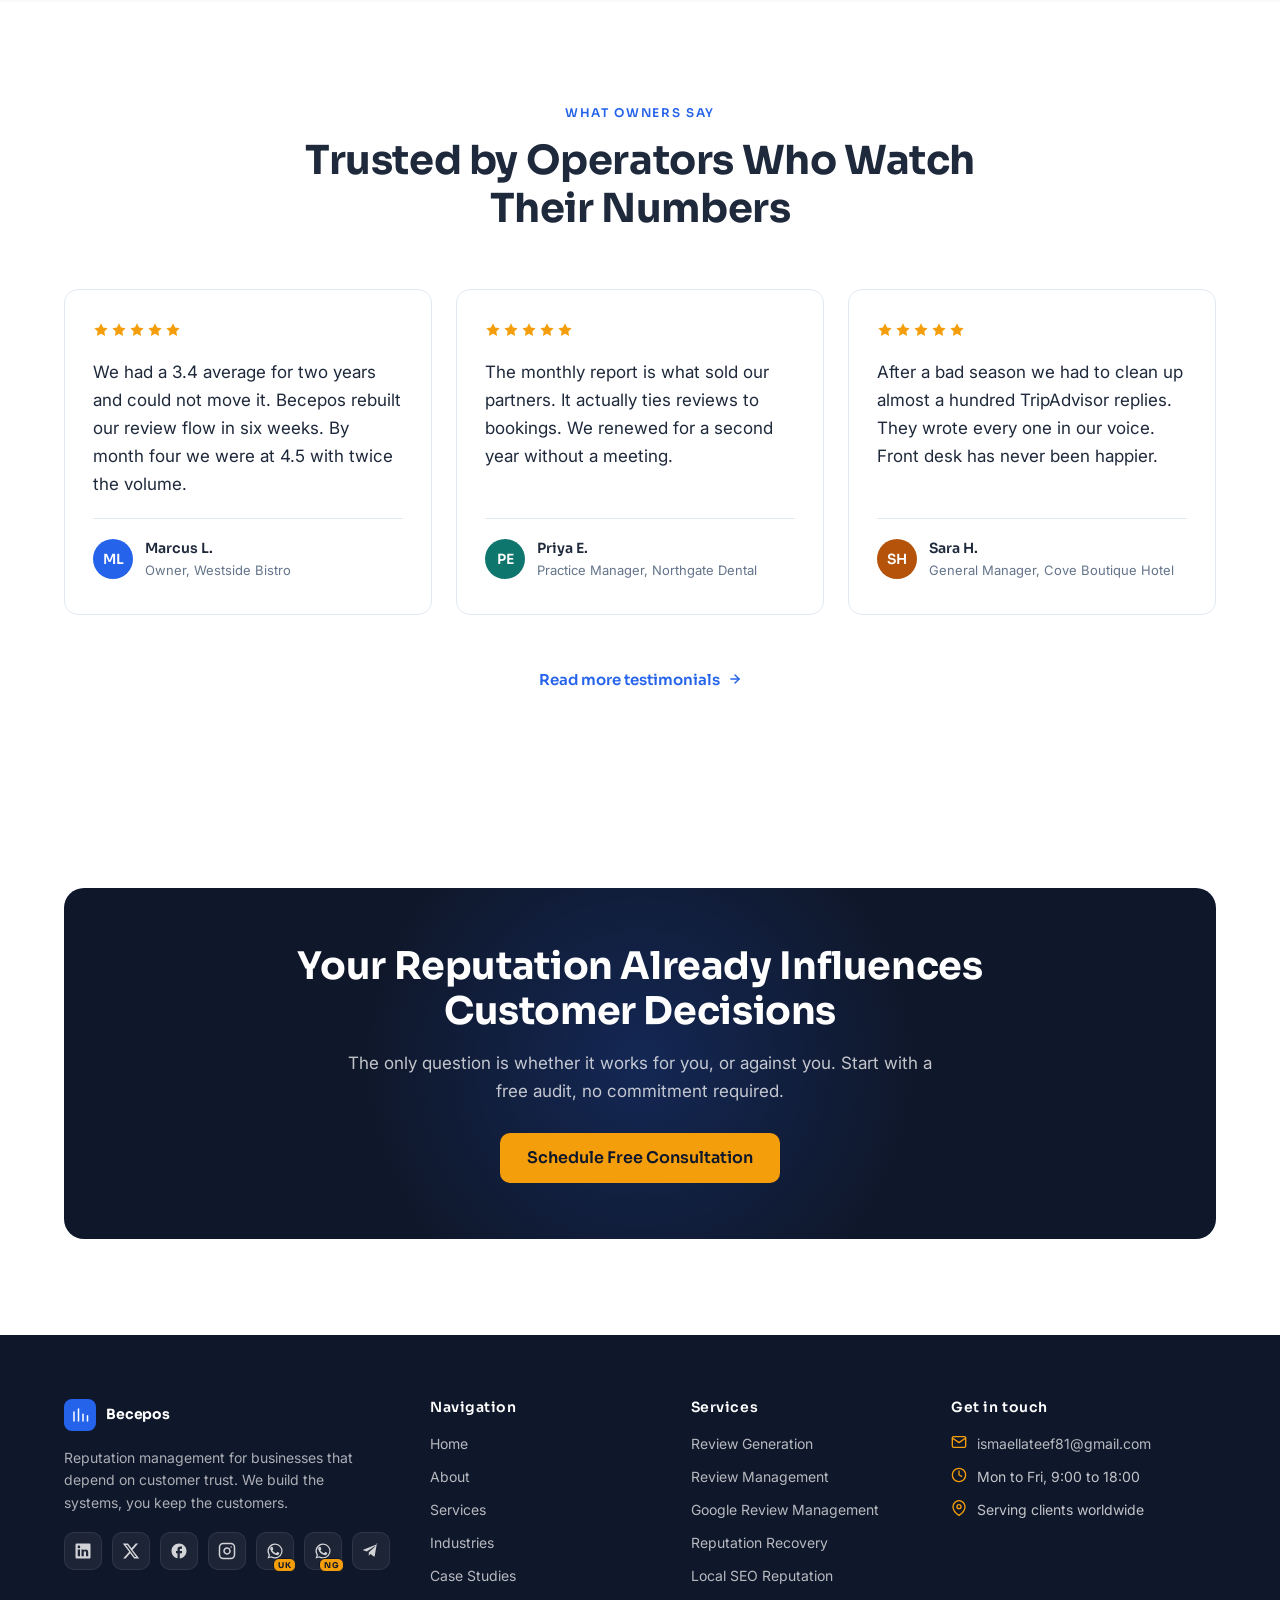
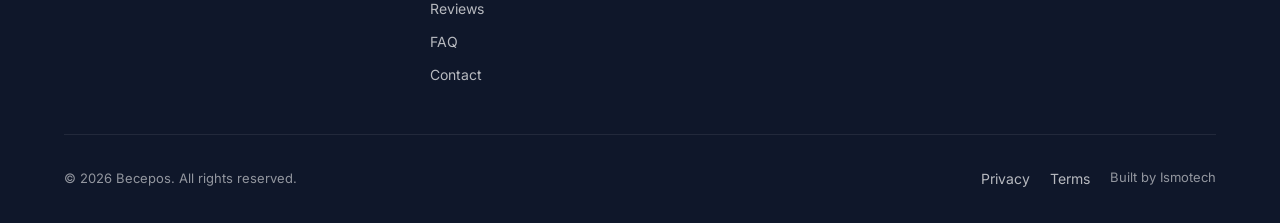
==== commit db0c0505: "Add review platform strip, WhatsApp and Telegram contact icons Adds a new section under the hero fea" ====
--- a/index.html
+++ b/index.html
@@ -192,6 +192,79 @@
       </div>
     </section>
 
+    <!-- Review platforms strip -->
+    <section class="platforms-strip">
+      <div class="container">
+        <p class="platforms-strip__label">Review platforms we specialize in</p>
+        <div class="platform-grid reveal">
+
+          <a class="platform" style="--brand:#00B67A;" href="/services.html" aria-label="Trustpilot">
+            <span class="platform__icon" aria-hidden="true">
+              <svg viewBox="0 0 24 24" fill="currentColor"><polygon points="12 2 15.09 8.26 22 9.27 17 14.14 18.18 21.02 12 17.77 5.82 21.02 7 14.14 2 9.27 8.91 8.26"/></svg>
+            </span>
+            <span class="platform__name">Trustpilot</span>
+          </a>
+
+          <a class="platform" style="--brand:#1A56DB;" href="/services.html" aria-label="Trustindex">
+            <span class="platform__icon" aria-hidden="true">
+              <svg viewBox="0 0 24 24" fill="none" stroke="currentColor" stroke-width="2" stroke-linecap="round" stroke-linejoin="round"><path d="M12 2L3 6v6c0 5 3.5 9.5 9 10 5.5-.5 9-5 9-10V6l-9-4z"/><polyline points="9 12 11 14 15 10"/></svg>
+            </span>
+            <span class="platform__name">Trustindex</span>
+          </a>
+
+          <a class="platform" style="--brand:#7C3AED;" href="/services.html" aria-label="SmartCustomer">
+            <span class="platform__icon" aria-hidden="true">
+              <svg viewBox="0 0 24 24" fill="none" stroke="currentColor" stroke-width="2" stroke-linecap="round" stroke-linejoin="round"><path d="M21 11.5a8.38 8.38 0 0 1-.9 3.8 8.5 8.5 0 0 1-7.6 4.7 8.38 8.38 0 0 1-3.8-.9L3 21l1.9-5.7a8.38 8.38 0 0 1-.9-3.8 8.5 8.5 0 0 1 4.7-7.6 8.38 8.38 0 0 1 3.8-.9h.5a8.48 8.48 0 0 1 8 8v.5z"/><circle cx="8" cy="11" r="1" fill="currentColor" stroke="none"/><circle cx="12" cy="11" r="1" fill="currentColor" stroke="none"/><circle cx="16" cy="11" r="1" fill="currentColor" stroke="none"/></svg>
+            </span>
+            <span class="platform__name">SmartCustomer</span>
+          </a>
+
+          <a class="platform" style="--brand:#00C2A8;" href="/services.html" aria-label="Reviews.io">
+            <span class="platform__icon" aria-hidden="true">
+              <svg viewBox="0 0 24 24" fill="none" stroke="currentColor" stroke-width="2" stroke-linecap="round" stroke-linejoin="round"><path d="M3 5a2 2 0 0 1 2-2h14a2 2 0 0 1 2 2v10a2 2 0 0 1-2 2H8l-5 4z"/><polygon points="12 6.5 13.18 9.4 16.18 9.7 13.9 11.8 14.6 14.5 12 13 9.4 14.5 10.1 11.8 7.82 9.7 10.82 9.4" fill="currentColor" stroke="none"/></svg>
+            </span>
+            <span class="platform__name">Reviews.io</span>
+          </a>
+
+          <a class="platform" style="--brand:#FFB81D;" href="/services.html" aria-label="ProvenExpert">
+            <span class="platform__icon" aria-hidden="true">
+              <svg viewBox="0 0 24 24" fill="none" stroke="currentColor" stroke-width="2" stroke-linecap="round" stroke-linejoin="round"><circle cx="12" cy="9" r="6"/><polyline points="8.21 14 7 22 12 19 17 22 15.79 14"/><polygon points="12 5.5 12.95 7.4 15 7.7 13.5 9.15 13.85 11.25 12 10.25 10.15 11.25 10.5 9.15 9 7.7 11.05 7.4" fill="currentColor" stroke="none"/></svg>
+            </span>
+            <span class="platform__name">ProvenExpert</span>
+          </a>
+
+          <a class="platform" style="--brand:#E62415;" href="/services.html" aria-label="Clutch">
+            <span class="platform__icon" aria-hidden="true">
+              <svg viewBox="0 0 24 24" fill="currentColor"><path d="M12 2 22 12 12 22 2 12Z"/></svg>
+            </span>
+            <span class="platform__name">Clutch</span>
+          </a>
+
+          <a class="platform" style="--brand:#FF492C;" href="/services.html" aria-label="G2">
+            <span class="platform__icon platform__icon--type" aria-hidden="true">
+              <svg viewBox="0 0 28 24" fill="none"><rect x="1.5" y="1.5" width="25" height="21" rx="3" stroke="currentColor" stroke-width="2"/><text x="14" y="17" text-anchor="middle" fill="currentColor" font-family="Sora, system-ui, sans-serif" font-size="12" font-weight="800">G2</text></svg>
+            </span>
+            <span class="platform__name">G2</span>
+          </a>
+
+          <a class="platform" style="--brand:#1877F2;" href="/services.html" aria-label="Facebook">
+            <span class="platform__icon" aria-hidden="true">
+              <svg viewBox="0 0 24 24" fill="currentColor"><path d="M22 12c0-5.52-4.48-10-10-10S2 6.48 2 12c0 4.84 3.44 8.87 8 9.8V15H8v-3h2V9.5C10 7.57 11.57 6 13.5 6H16v3h-2c-.55 0-1 .45-1 1v2h3v3h-3v6.95c5.05-.5 9-4.76 9-9.95z"/></svg>
+            </span>
+            <span class="platform__name">Facebook</span>
+          </a>
+
+          <a class="platform" style="--brand:#4285F4;" href="/services.html" aria-label="Google">
+            <span class="platform__icon" aria-hidden="true">
+              <svg viewBox="0 0 24 24" fill="currentColor"><path d="M21.6 12.23c0-.7-.06-1.36-.18-2H12v3.79h5.4a4.6 4.6 0 0 1-2 3.02v2.5h3.23c1.89-1.74 2.97-4.3 2.97-7.31z"/><path d="M12 22c2.7 0 4.96-.9 6.63-2.42l-3.23-2.5c-.9.6-2.04.96-3.4.96-2.62 0-4.84-1.77-5.63-4.15H3.04v2.6A10 10 0 0 0 12 22z"/><path d="M6.37 13.89A6 6 0 0 1 6.05 12c0-.65.12-1.28.32-1.89V7.51H3.04A10 10 0 0 0 2 12c0 1.62.39 3.15 1.04 4.49l3.33-2.6z"/><path d="M12 5.96c1.47 0 2.79.5 3.83 1.5l2.86-2.87A10 10 0 0 0 12 2 10 10 0 0 0 3.04 7.51l3.33 2.6C7.16 7.73 9.38 5.96 12 5.96z"/></svg>
+            </span>
+            <span class="platform__name">Google</span>
+          </a>
+
+        </div>
+      </div>
+    </section>
+
     <!-- Trust statistics strip -->
     <section class="section section--bg">
       <div class="container">
@@ -211,32 +284,6 @@
           <div class="stat">
             <div class="stat__value">78<span class="unit">%</span></div>
             <div class="stat__label">Faster response time</div>
-          </div>
-        </div>
-
-        <div class="platforms mt-5 reveal">
-          <span class="platforms__label">Platforms we cover</span>
-          <div class="platform-row">
-            <span class="platform">
-              <svg viewBox="0 0 24 24" fill="currentColor" aria-hidden="true"><path d="M21.6 12.23c0-.7-.06-1.36-.18-2H12v3.79h5.4a4.6 4.6 0 0 1-2 3.02v2.5h3.23c1.89-1.74 2.97-4.3 2.97-7.31z"/><path d="M12 22c2.7 0 4.96-.9 6.63-2.42l-3.23-2.5c-.9.6-2.04.96-3.4.96-2.62 0-4.84-1.77-5.63-4.15H3.04v2.6A10 10 0 0 0 12 22z"/><path d="M6.37 13.89A6 6 0 0 1 6.05 12c0-.65.12-1.28.32-1.89V7.51H3.04A10 10 0 0 0 2 12c0 1.62.39 3.15 1.04 4.49l3.33-2.6z"/><path d="M12 5.96c1.47 0 2.79.5 3.83 1.5l2.86-2.87A10 10 0 0 0 12 2 10 10 0 0 0 3.04 7.51l3.33 2.6C7.16 7.73 9.38 5.96 12 5.96z"/></svg>
-              Google
-            </span>
-            <span class="platform">
-              <svg viewBox="0 0 24 24" fill="currentColor" aria-hidden="true"><path d="M22 12c0-5.52-4.48-10-10-10S2 6.48 2 12c0 4.84 3.44 8.87 8 9.8V15H8v-3h2V9.5C10 7.57 11.57 6 13.5 6H16v3h-2c-.55 0-1 .45-1 1v2h3v3h-3v6.95c5.05-.5 9-4.76 9-9.95z"/></svg>
-              Facebook
-            </span>
-            <span class="platform">
-              <svg viewBox="0 0 24 24" fill="currentColor" aria-hidden="true"><polygon points="12 2 15.09 8.26 22 9.27 17 14.14 18.18 21.02 12 17.77 5.82 21.02 7 14.14 2 9.27 8.91 8.26"/></svg>
-              Trustpilot
-            </span>
-            <span class="platform">
-              <svg viewBox="0 0 24 24" fill="currentColor" aria-hidden="true"><path d="M12 2C8 2 5 5 5 9c0 4 7 13 7 13s7-9 7-13c0-4-3-7-7-7zm0 9.5a2.5 2.5 0 1 1 0-5 2.5 2.5 0 0 1 0 5z"/></svg>
-              Yelp
-            </span>
-            <span class="platform">
-              <svg viewBox="0 0 24 24" fill="currentColor" aria-hidden="true"><circle cx="7" cy="13" r="3.5"/><circle cx="17" cy="13" r="3.5"/><circle cx="7" cy="13" r="1"/><circle cx="17" cy="13" r="1"/></svg>
-              TripAdvisor
-            </span>
           </div>
         </div>
       </div>
@@ -593,7 +640,7 @@
             <a href="#" aria-label="LinkedIn"><svg viewBox="0 0 24 24" fill="currentColor" aria-hidden="true"><path d="M20.5 2h-17A1.5 1.5 0 0 0 2 3.5v17A1.5 1.5 0 0 0 3.5 22h17a1.5 1.5 0 0 0 1.5-1.5v-17A1.5 1.5 0 0 0 20.5 2zM8 19H5v-9h3zM6.5 8.25A1.75 1.75 0 1 1 8.3 6.5a1.78 1.78 0 0 1-1.8 1.75zM19 19h-3v-4.74c0-1.42-.6-1.93-1.38-1.93A1.74 1.74 0 0 0 13 14.19a.65.65 0 0 0 0 .2V19h-3v-9h2.9v1.3a3.11 3.11 0 0 1 2.7-1.4c1.55 0 3.36.86 3.36 3.66z"/></svg></a>
             <a href="#" aria-label="X"><svg viewBox="0 0 24 24" fill="currentColor" aria-hidden="true"><path d="M18.244 2H21.5l-7.5 8.57L23 22h-6.797l-5.32-6.96L4.8 22H1.546l8.024-9.165L1 2h6.96l4.81 6.36zm-1.18 18h1.8L7.04 4H5.12z"/></svg></a>
             <a href="#" aria-label="Facebook"><svg viewBox="0 0 24 24" fill="currentColor" aria-hidden="true"><path d="M22 12c0-5.52-4.48-10-10-10S2 6.48 2 12c0 4.84 3.44 8.87 8 9.8V15H8v-3h2V9.5C10 7.57 11.57 6 13.5 6H16v3h-2c-.55 0-1 .45-1 1v2h3v3h-3v6.95c5.05-.5 9-4.76 9-9.95z"/></svg></a>
-            <a href="#" aria-label="Instagram"><svg viewBox="0 0 24 24" fill="none" stroke="currentColor" stroke-width="2" stroke-linecap="round" stroke-linejoin="round" aria-hidden="true"><rect x="2" y="2" width="20" height="20" rx="5"/><path d="M16 11.37A4 4 0 1 1 12.63 8 4 4 0 0 1 16 11.37z"/><line x1="17.5" y1="6.5" x2="17.51" y2="6.5"/></svg></a>
+            <a href="#" aria-label="Instagram"><svg viewBox="0 0 24 24" fill="none" stroke="currentColor" stroke-width="2" stroke-linecap="round" stroke-linejoin="round" aria-hidden="true"><rect x="2" y="2" width="20" height="20" rx="5"/><path d="M16 11.37A4 4 0 1 1 12.63 8 4 4 0 0 1 16 11.37z"/><line x1="17.5" y1="6.5" x2="17.51" y2="6.5"/></svg></a><a href="https://wa.me/447365580142" target="_blank" rel="noopener" aria-label="WhatsApp UK" class="has-flag"><svg viewBox="0 0 24 24" fill="currentColor" aria-hidden="true"><path d="M17.5 14.4c-.3-.2-1.8-.9-2.1-1-.3-.1-.5-.2-.7.2-.2.3-.8 1-1 1.2-.2.2-.4.2-.7.1-.3-.2-1.3-.5-2.5-1.6-.9-.8-1.5-1.8-1.7-2.1-.2-.3 0-.5.1-.6.1-.1.3-.4.5-.5.2-.2.2-.3.3-.5.1-.2.1-.4 0-.6-.1-.2-.7-1.7-1-2.3-.3-.6-.5-.5-.7-.5h-.6c-.2 0-.5.1-.8.4-.3.3-1 1-1 2.5s1.1 2.9 1.2 3.1c.2.2 2.1 3.3 5.1 4.6.7.3 1.3.5 1.7.6.7.2 1.3.2 1.8.1.6-.1 1.7-.7 2-1.4.3-.7.3-1.3.2-1.4-.1-.1-.3-.2-.6-.4zM12 2a10 10 0 0 0-8.5 15.2L2 22l4.9-1.4A10 10 0 1 0 12 2zm0 18.3c-1.5 0-2.9-.4-4.1-1.1l-.3-.2-3 .8.8-2.9-.2-.3a8.3 8.3 0 1 1 6.8 3.7z"/></svg><span class="flag">UK</span></a><a href="https://wa.me/2349060601693" target="_blank" rel="noopener" aria-label="WhatsApp Nigeria" class="has-flag"><svg viewBox="0 0 24 24" fill="currentColor" aria-hidden="true"><path d="M17.5 14.4c-.3-.2-1.8-.9-2.1-1-.3-.1-.5-.2-.7.2-.2.3-.8 1-1 1.2-.2.2-.4.2-.7.1-.3-.2-1.3-.5-2.5-1.6-.9-.8-1.5-1.8-1.7-2.1-.2-.3 0-.5.1-.6.1-.1.3-.4.5-.5.2-.2.2-.3.3-.5.1-.2.1-.4 0-.6-.1-.2-.7-1.7-1-2.3-.3-.6-.5-.5-.7-.5h-.6c-.2 0-.5.1-.8.4-.3.3-1 1-1 2.5s1.1 2.9 1.2 3.1c.2.2 2.1 3.3 5.1 4.6.7.3 1.3.5 1.7.6.7.2 1.3.2 1.8.1.6-.1 1.7-.7 2-1.4.3-.7.3-1.3.2-1.4-.1-.1-.3-.2-.6-.4zM12 2a10 10 0 0 0-8.5 15.2L2 22l4.9-1.4A10 10 0 1 0 12 2zm0 18.3c-1.5 0-2.9-.4-4.1-1.1l-.3-.2-3 .8.8-2.9-.2-.3a8.3 8.3 0 1 1 6.8 3.7z"/></svg><span class="flag">NG</span></a><a href="https://t.me/Bescepos" target="_blank" rel="noopener" aria-label="Telegram"><svg viewBox="0 0 24 24" fill="currentColor" aria-hidden="true"><path d="M21.7 2.3 1.6 10.2c-.5.2-.6.6 0 .8l4.9 1.5L17 5.6c.5-.3.9 0 .6.4l-8.4 7.6-.3 4.4c.3 0 .5-.1.7-.3l1.7-1.7 4.5 3.3c.5.3 1 .1 1.1-.4l2.7-15.6c.2-.6-.4-1-1.1-.7Z"/></svg></a>
           </div>
         </div>
         <div>
--- a/css/styles.css
+++ b/css/styles.css
@@ -767,46 +767,94 @@
   font-weight: 500;
 }
 
-/* Platforms strip
-   ============================================================== */
-.platforms {
-  display: flex;
-  flex-direction: column;
-  align-items: center;
-  gap: 24px;
-}
-.platforms__label {
+/* Review platforms strip
+   ============================================================== */
+.platforms-strip {
+  padding: 56px 0;
+  border-bottom: 1px solid var(--c-border);
+  background: #fff;
+}
+.platforms-strip__label {
   font-family: var(--font-heading);
   font-size: 12px;
   letter-spacing: .14em;
   text-transform: uppercase;
   color: var(--c-text-soft);
   font-weight: 600;
-}
-.platform-row {
+  text-align: center;
+  margin: 0 0 28px;
+}
+
+.platform-grid {
   display: flex;
   flex-wrap: wrap;
-  align-items: center;
   justify-content: center;
-  gap: 40px;
-  color: var(--c-text-soft);
-}
-.platform-row .platform {
-  display: inline-flex;
-  align-items: center;
-  gap: 8px;
-  font-family: var(--font-heading);
-  font-weight: 600;
-  font-size: 18px;
+  gap: 12px;
+  max-width: 1200px;
+  margin: 0 auto;
+}
+
+.platform {
+  display: inline-flex;
+  align-items: center;
+  justify-content: center;
+  gap: 10px;
+  padding: 14px 18px;
+  min-width: 140px;
+  background: #fff;
+  border: 1px solid var(--c-border);
+  border-radius: var(--radius-lg);
+  font-family: var(--font-heading);
+  font-weight: 600;
+  font-size: 14px;
   color: var(--c-text-muted);
-  opacity: .8;
-  transition: opacity .2s var(--ease);
-}
-.platform-row .platform:hover { opacity: 1; }
-.platform-row .platform svg {
+  text-decoration: none;
+  cursor: pointer;
+  outline: none;
+  transition:
+    transform .28s var(--ease),
+    border-color .28s var(--ease),
+    box-shadow .28s var(--ease),
+    color .28s var(--ease),
+    background .28s var(--ease);
+}
+
+.platform__icon {
+  display: inline-flex;
+  align-items: center;
+  justify-content: center;
   width: 22px;
   height: 22px;
+  flex-shrink: 0;
   color: var(--c-text-soft);
+  transition: color .28s var(--ease), transform .35s var(--ease);
+}
+.platform__icon--type {
+  width: 28px;
+}
+.platform__icon svg { width: 100%; height: 100%; }
+
+.platform:hover,
+.platform:focus-visible {
+  transform: translateY(-3px);
+  border-color: var(--brand, var(--c-blue));
+  box-shadow: 0 12px 28px rgba(15, 23, 42, .10);
+  color: var(--brand, var(--c-blue));
+  background: #fff;
+}
+.platform:hover .platform__icon,
+.platform:focus-visible .platform__icon {
+  color: var(--brand, var(--c-blue));
+  transform: scale(1.15) rotate(-6deg);
+}
+
+@media (prefers-reduced-motion: reduce) {
+  .platform,
+  .platform__icon { transition: color .2s var(--ease), border-color .2s var(--ease); }
+  .platform:hover,
+  .platform:focus-visible { transform: none; }
+  .platform:hover .platform__icon,
+  .platform:focus-visible .platform__icon { transform: none; }
 }
 
 /* Cards
@@ -1103,6 +1151,77 @@
 }
 .footer-social a:hover { background: rgba(255,255,255,.1); color: #fff; }
 .footer-social svg { width: 18px; height: 18px; }
+.footer-social a { position: relative; }
+.footer-social a.has-flag .flag {
+  position: absolute;
+  bottom: -3px;
+  right: -3px;
+  background: var(--c-gold);
+  color: var(--c-navy);
+  font-family: var(--font-heading);
+  font-size: 8px;
+  font-weight: 700;
+  padding: 2px 4px;
+  border-radius: 6px;
+  line-height: 1;
+  letter-spacing: .04em;
+  border: 1.5px solid var(--c-navy);
+  pointer-events: none;
+}
+
+/* Messaging row (contact page) */
+.messaging-row {
+  display: flex;
+  flex-wrap: wrap;
+  gap: 14px;
+  margin-top: 24px;
+}
+.messaging-btn {
+  display: inline-flex;
+  flex-direction: column;
+  align-items: center;
+  gap: 8px;
+  padding: 6px 4px;
+  color: rgba(255,255,255,.85);
+  text-decoration: none;
+  font-family: var(--font-heading);
+  font-size: 12px;
+  font-weight: 600;
+  letter-spacing: .02em;
+  transition: color .2s var(--ease), transform .2s var(--ease);
+}
+.messaging-btn:hover,
+.messaging-btn:focus-visible { color: #fff; transform: translateY(-2px); }
+.messaging-btn__icon {
+  position: relative;
+  display: inline-flex;
+  align-items: center;
+  justify-content: center;
+  width: 48px;
+  height: 48px;
+  border-radius: var(--radius-md);
+  color: #fff;
+  transition: filter .2s var(--ease), box-shadow .2s var(--ease);
+}
+.messaging-btn:hover .messaging-btn__icon { box-shadow: 0 8px 20px rgba(0,0,0,.25); filter: brightness(1.05); }
+.messaging-btn__icon svg { width: 24px; height: 24px; }
+.messaging-btn--whatsapp .messaging-btn__icon { background: #25D366; }
+.messaging-btn--telegram .messaging-btn__icon { background: #229ED9; }
+.messaging-btn__flag {
+  position: absolute;
+  bottom: -4px;
+  right: -4px;
+  background: var(--c-gold);
+  color: var(--c-navy);
+  font-family: var(--font-heading);
+  font-size: 9px;
+  font-weight: 700;
+  padding: 2px 5px;
+  border-radius: 999px;
+  line-height: 1;
+  letter-spacing: .04em;
+  border: 2px solid var(--c-navy);
+}
 .footer-contact {
   display: flex;
   flex-direction: column;
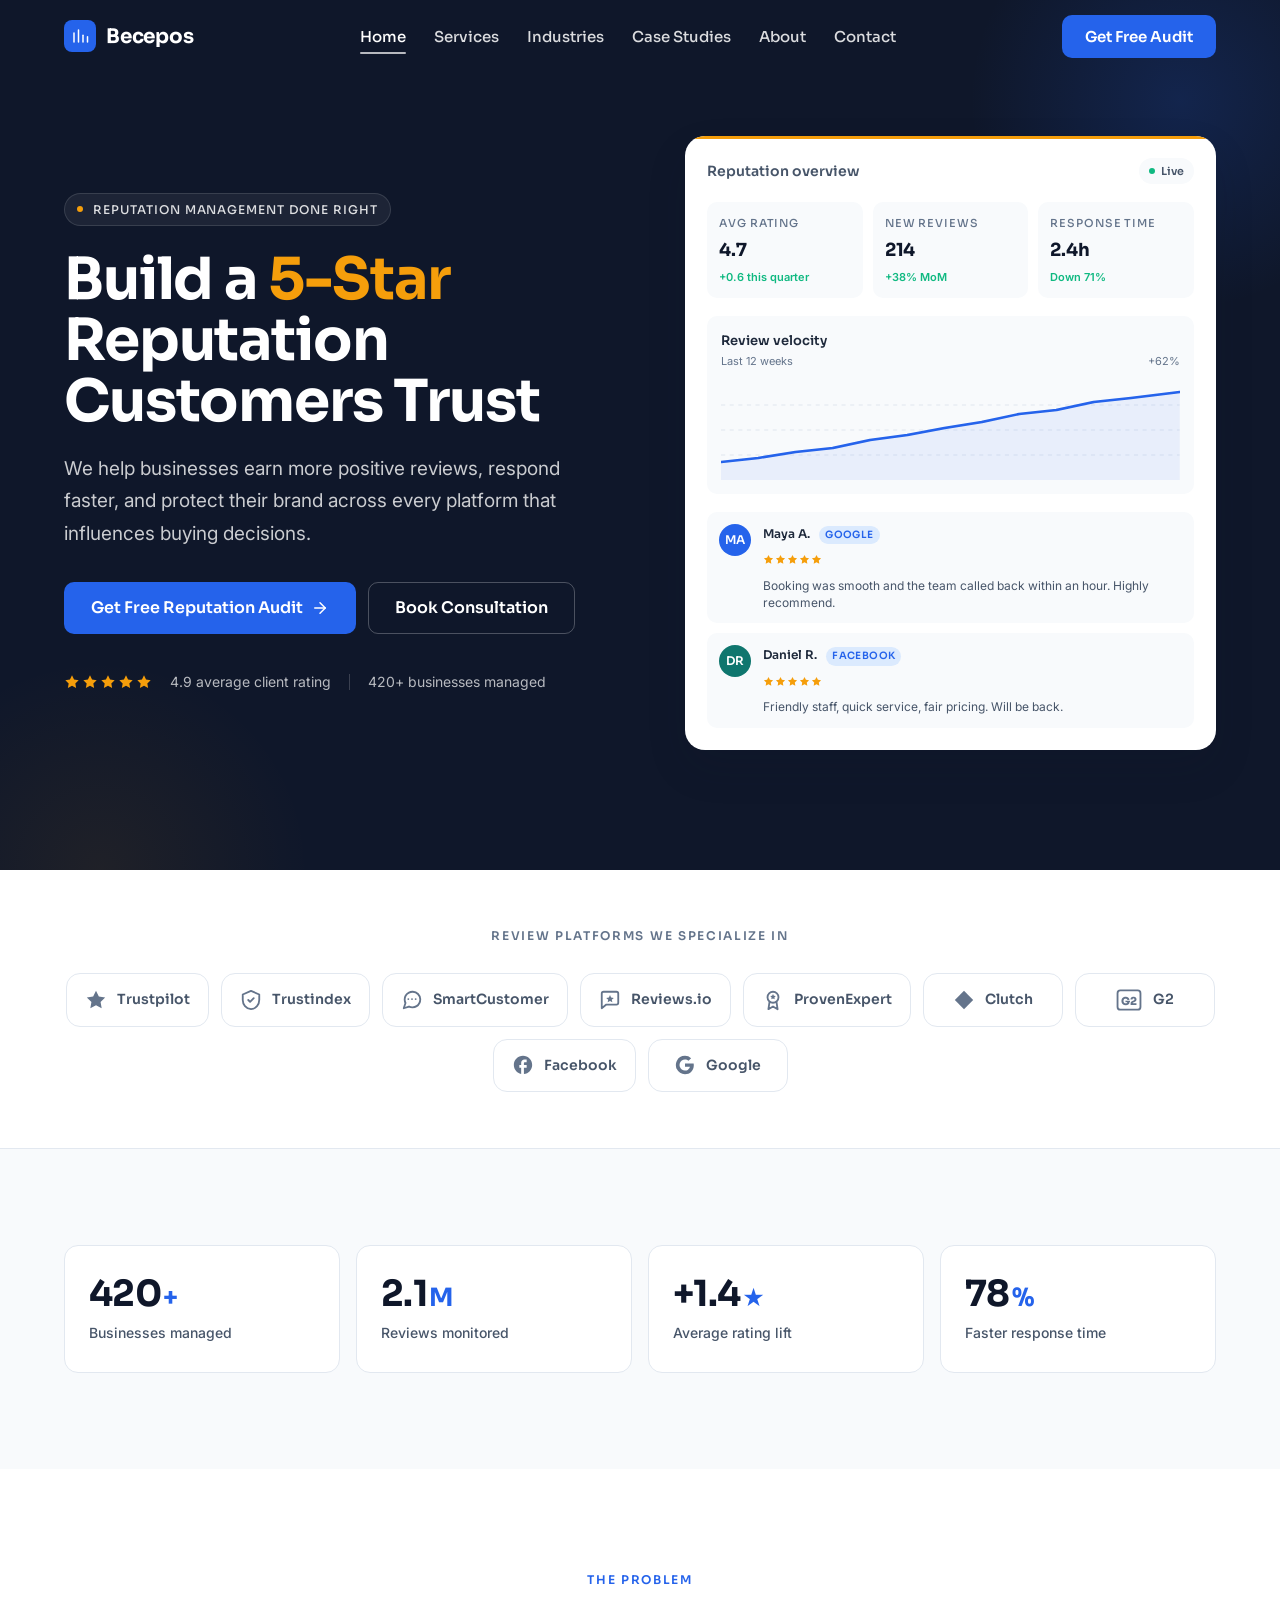
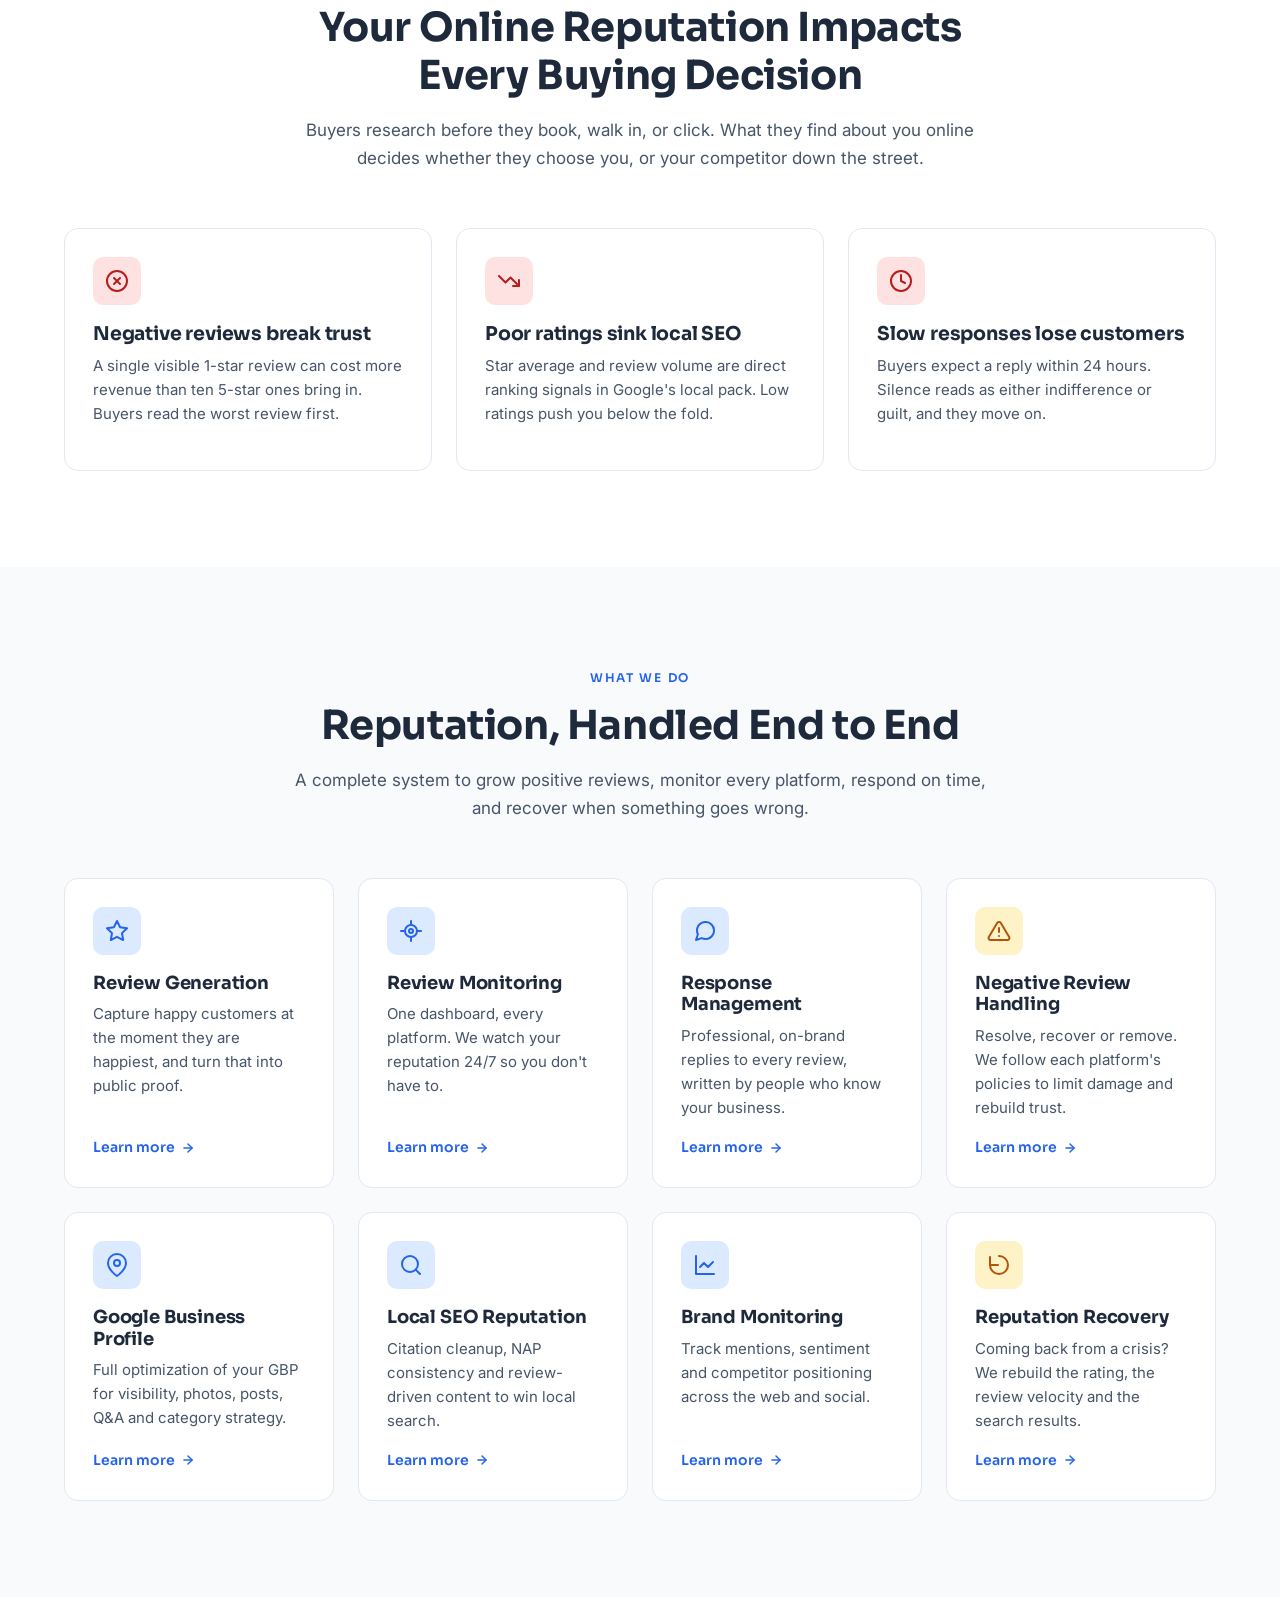
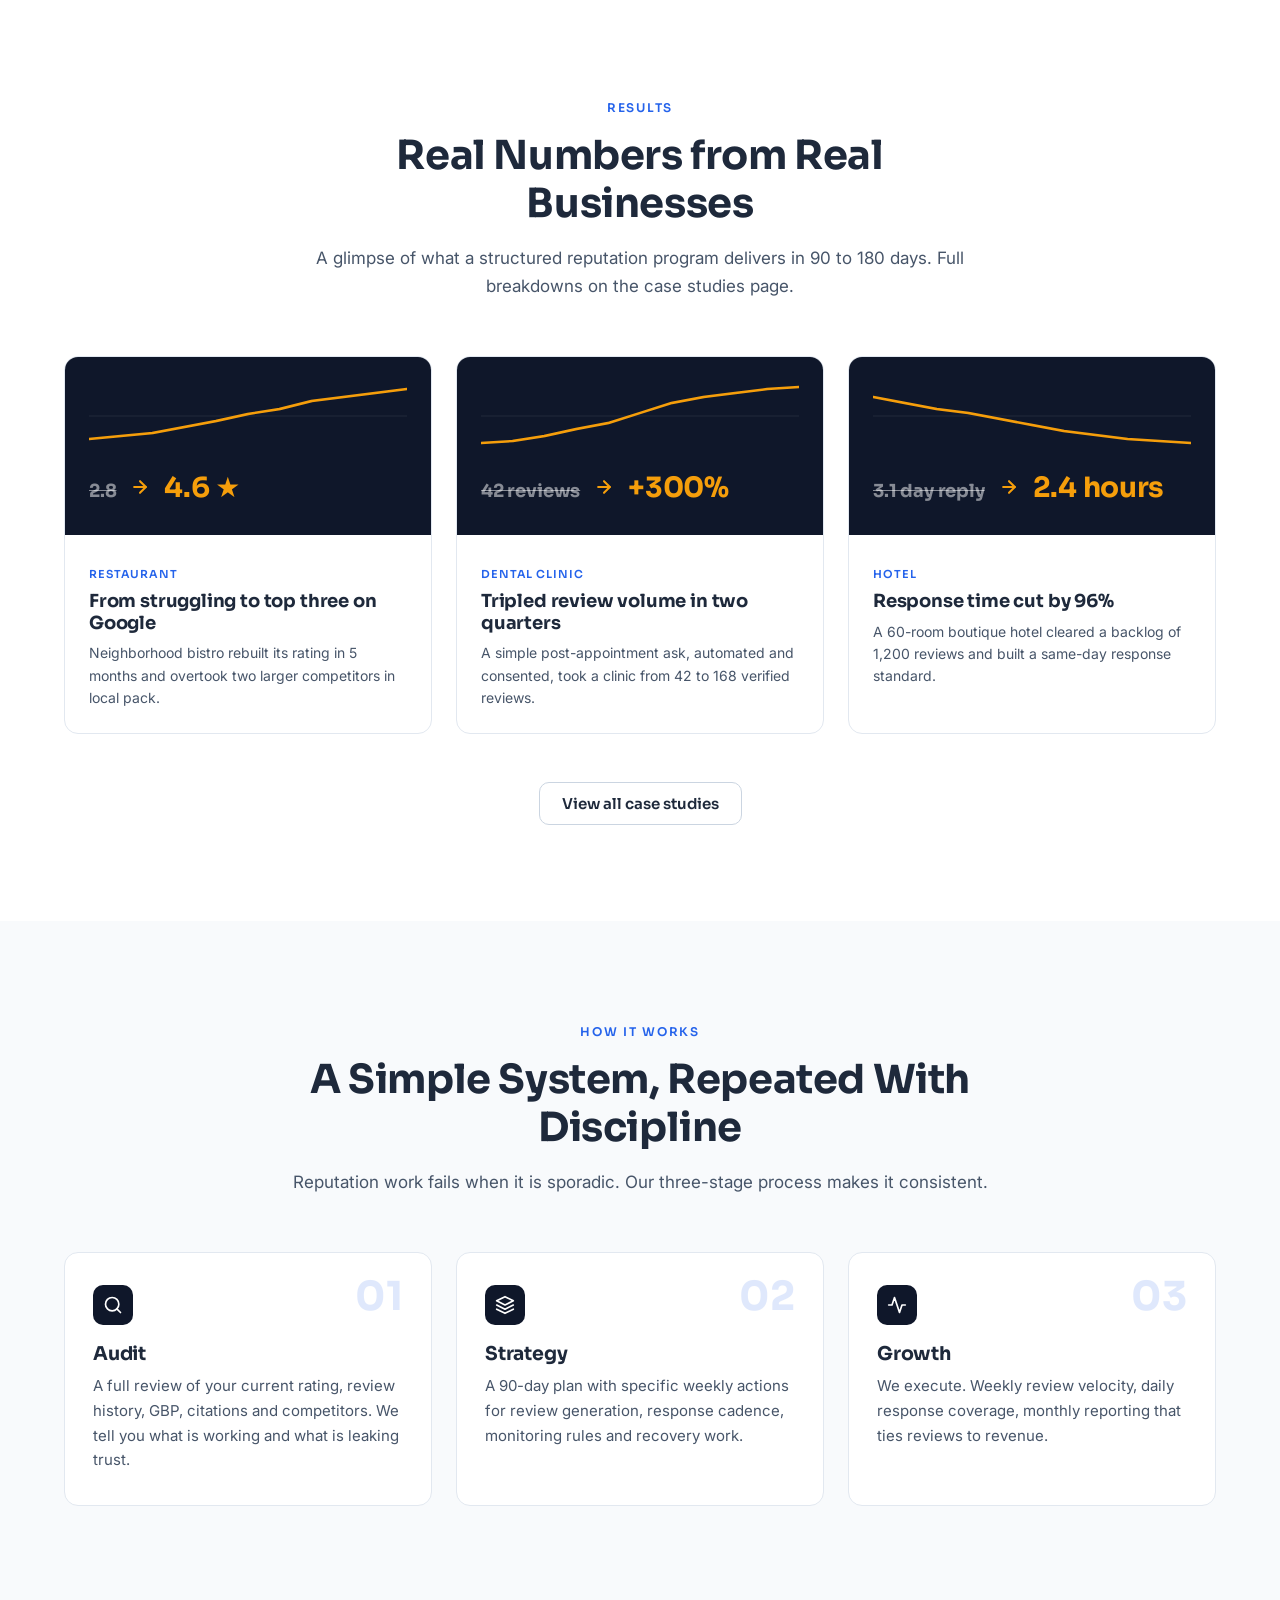
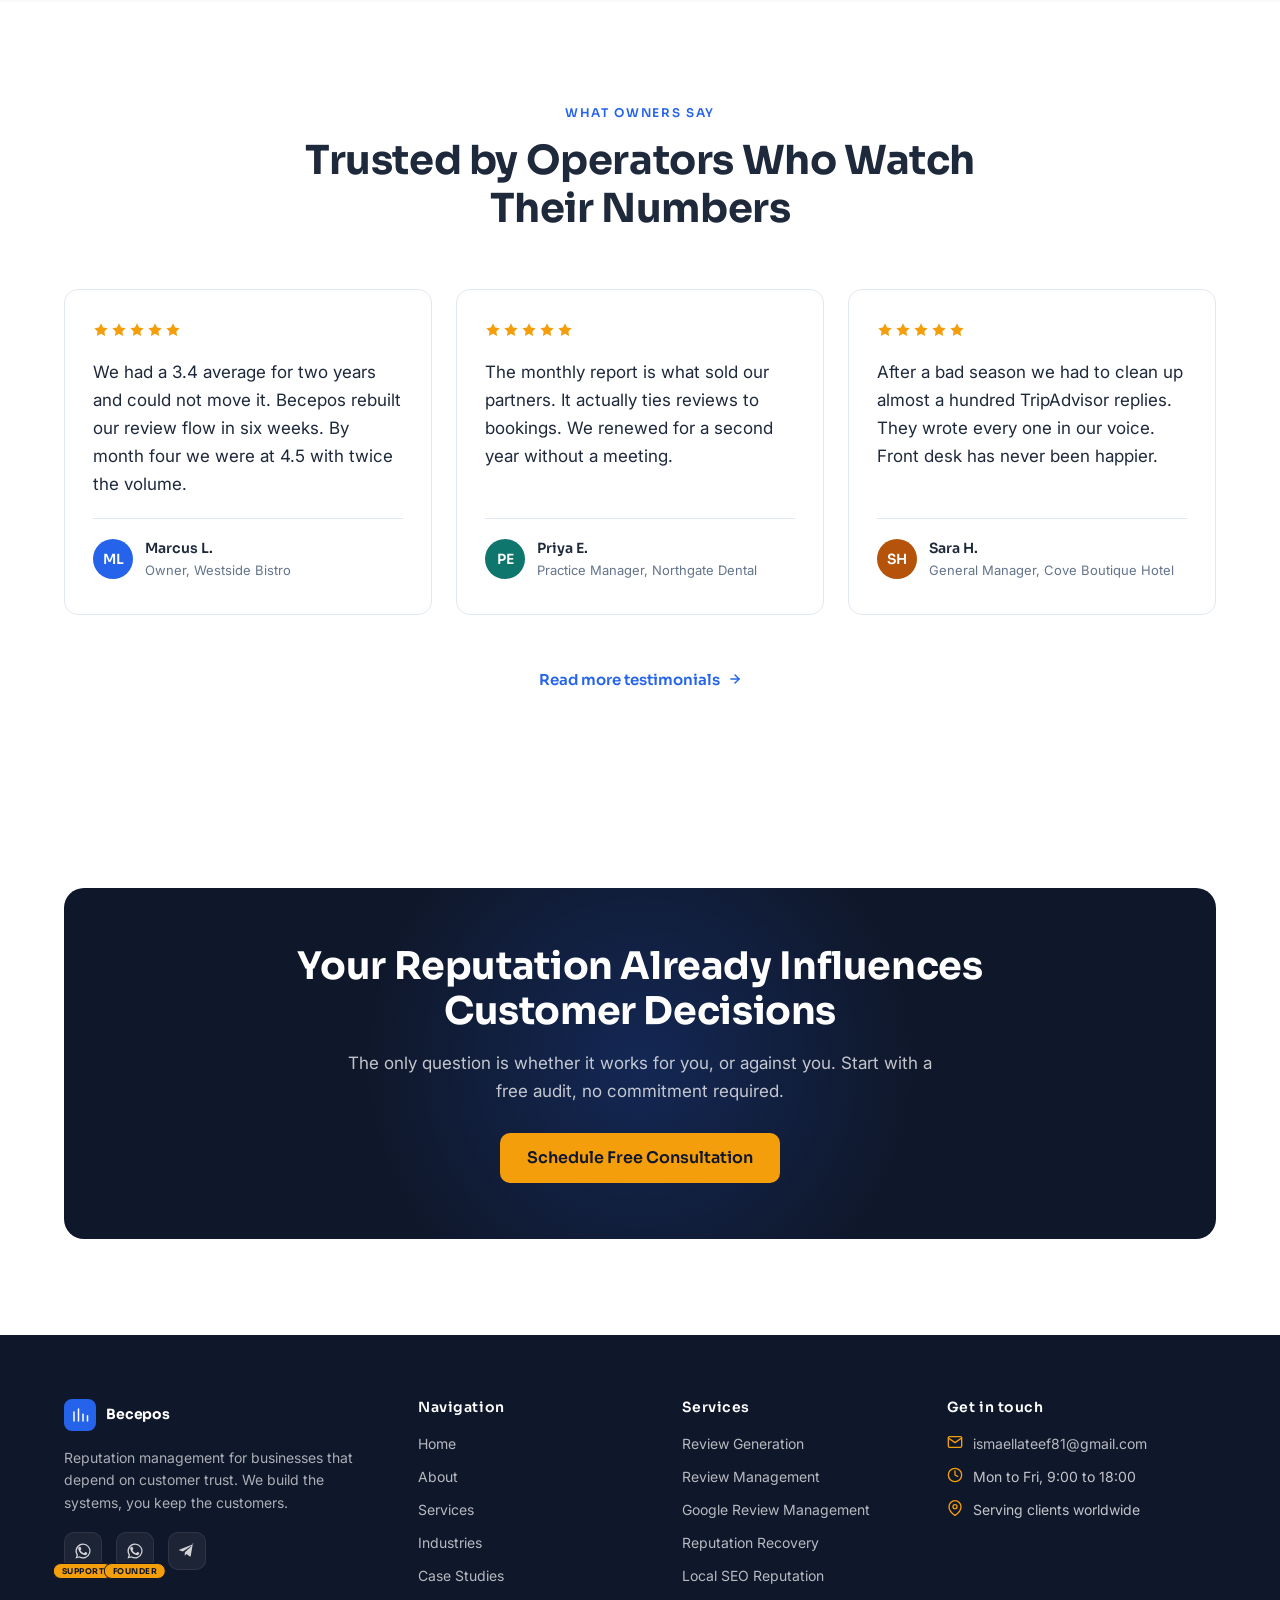
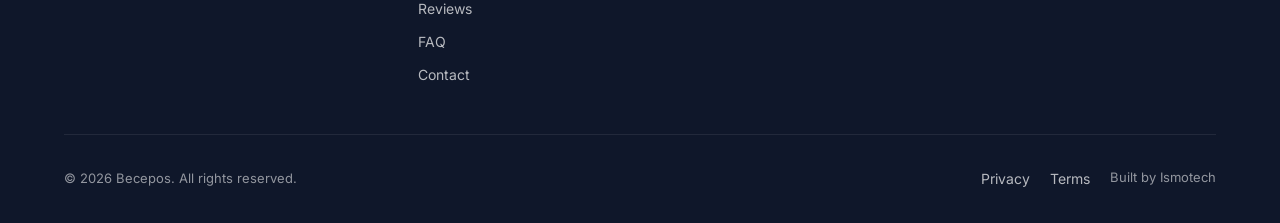
==== commit d081bca7: "Remove generic social icons, rename WhatsApp badges to Support and Founder Drops the LinkedIn, X, Fa" ====
--- a/index.html
+++ b/index.html
@@ -636,11 +636,7 @@
             Becepos
           </a>
           <p>Reputation management for businesses that depend on customer trust. We build the systems, you keep the customers.</p>
-          <div class="footer-social">
-            <a href="#" aria-label="LinkedIn"><svg viewBox="0 0 24 24" fill="currentColor" aria-hidden="true"><path d="M20.5 2h-17A1.5 1.5 0 0 0 2 3.5v17A1.5 1.5 0 0 0 3.5 22h17a1.5 1.5 0 0 0 1.5-1.5v-17A1.5 1.5 0 0 0 20.5 2zM8 19H5v-9h3zM6.5 8.25A1.75 1.75 0 1 1 8.3 6.5a1.78 1.78 0 0 1-1.8 1.75zM19 19h-3v-4.74c0-1.42-.6-1.93-1.38-1.93A1.74 1.74 0 0 0 13 14.19a.65.65 0 0 0 0 .2V19h-3v-9h2.9v1.3a3.11 3.11 0 0 1 2.7-1.4c1.55 0 3.36.86 3.36 3.66z"/></svg></a>
-            <a href="#" aria-label="X"><svg viewBox="0 0 24 24" fill="currentColor" aria-hidden="true"><path d="M18.244 2H21.5l-7.5 8.57L23 22h-6.797l-5.32-6.96L4.8 22H1.546l8.024-9.165L1 2h6.96l4.81 6.36zm-1.18 18h1.8L7.04 4H5.12z"/></svg></a>
-            <a href="#" aria-label="Facebook"><svg viewBox="0 0 24 24" fill="currentColor" aria-hidden="true"><path d="M22 12c0-5.52-4.48-10-10-10S2 6.48 2 12c0 4.84 3.44 8.87 8 9.8V15H8v-3h2V9.5C10 7.57 11.57 6 13.5 6H16v3h-2c-.55 0-1 .45-1 1v2h3v3h-3v6.95c5.05-.5 9-4.76 9-9.95z"/></svg></a>
-            <a href="#" aria-label="Instagram"><svg viewBox="0 0 24 24" fill="none" stroke="currentColor" stroke-width="2" stroke-linecap="round" stroke-linejoin="round" aria-hidden="true"><rect x="2" y="2" width="20" height="20" rx="5"/><path d="M16 11.37A4 4 0 1 1 12.63 8 4 4 0 0 1 16 11.37z"/><line x1="17.5" y1="6.5" x2="17.51" y2="6.5"/></svg></a><a href="https://wa.me/447365580142" target="_blank" rel="noopener" aria-label="WhatsApp UK" class="has-flag"><svg viewBox="0 0 24 24" fill="currentColor" aria-hidden="true"><path d="M17.5 14.4c-.3-.2-1.8-.9-2.1-1-.3-.1-.5-.2-.7.2-.2.3-.8 1-1 1.2-.2.2-.4.2-.7.1-.3-.2-1.3-.5-2.5-1.6-.9-.8-1.5-1.8-1.7-2.1-.2-.3 0-.5.1-.6.1-.1.3-.4.5-.5.2-.2.2-.3.3-.5.1-.2.1-.4 0-.6-.1-.2-.7-1.7-1-2.3-.3-.6-.5-.5-.7-.5h-.6c-.2 0-.5.1-.8.4-.3.3-1 1-1 2.5s1.1 2.9 1.2 3.1c.2.2 2.1 3.3 5.1 4.6.7.3 1.3.5 1.7.6.7.2 1.3.2 1.8.1.6-.1 1.7-.7 2-1.4.3-.7.3-1.3.2-1.4-.1-.1-.3-.2-.6-.4zM12 2a10 10 0 0 0-8.5 15.2L2 22l4.9-1.4A10 10 0 1 0 12 2zm0 18.3c-1.5 0-2.9-.4-4.1-1.1l-.3-.2-3 .8.8-2.9-.2-.3a8.3 8.3 0 1 1 6.8 3.7z"/></svg><span class="flag">UK</span></a><a href="https://wa.me/2349060601693" target="_blank" rel="noopener" aria-label="WhatsApp Nigeria" class="has-flag"><svg viewBox="0 0 24 24" fill="currentColor" aria-hidden="true"><path d="M17.5 14.4c-.3-.2-1.8-.9-2.1-1-.3-.1-.5-.2-.7.2-.2.3-.8 1-1 1.2-.2.2-.4.2-.7.1-.3-.2-1.3-.5-2.5-1.6-.9-.8-1.5-1.8-1.7-2.1-.2-.3 0-.5.1-.6.1-.1.3-.4.5-.5.2-.2.2-.3.3-.5.1-.2.1-.4 0-.6-.1-.2-.7-1.7-1-2.3-.3-.6-.5-.5-.7-.5h-.6c-.2 0-.5.1-.8.4-.3.3-1 1-1 2.5s1.1 2.9 1.2 3.1c.2.2 2.1 3.3 5.1 4.6.7.3 1.3.5 1.7.6.7.2 1.3.2 1.8.1.6-.1 1.7-.7 2-1.4.3-.7.3-1.3.2-1.4-.1-.1-.3-.2-.6-.4zM12 2a10 10 0 0 0-8.5 15.2L2 22l4.9-1.4A10 10 0 1 0 12 2zm0 18.3c-1.5 0-2.9-.4-4.1-1.1l-.3-.2-3 .8.8-2.9-.2-.3a8.3 8.3 0 1 1 6.8 3.7z"/></svg><span class="flag">NG</span></a><a href="https://t.me/Bescepos" target="_blank" rel="noopener" aria-label="Telegram"><svg viewBox="0 0 24 24" fill="currentColor" aria-hidden="true"><path d="M21.7 2.3 1.6 10.2c-.5.2-.6.6 0 .8l4.9 1.5L17 5.6c.5-.3.9 0 .6.4l-8.4 7.6-.3 4.4c.3 0 .5-.1.7-.3l1.7-1.7 4.5 3.3c.5.3 1 .1 1.1-.4l2.7-15.6c.2-.6-.4-1-1.1-.7Z"/></svg></a>
+          <div class="footer-social"><a href="https://wa.me/447365580142" target="_blank" rel="noopener" aria-label="WhatsApp Support" class="has-flag"><svg viewBox="0 0 24 24" fill="currentColor" aria-hidden="true"><path d="M17.5 14.4c-.3-.2-1.8-.9-2.1-1-.3-.1-.5-.2-.7.2-.2.3-.8 1-1 1.2-.2.2-.4.2-.7.1-.3-.2-1.3-.5-2.5-1.6-.9-.8-1.5-1.8-1.7-2.1-.2-.3 0-.5.1-.6.1-.1.3-.4.5-.5.2-.2.2-.3.3-.5.1-.2.1-.4 0-.6-.1-.2-.7-1.7-1-2.3-.3-.6-.5-.5-.7-.5h-.6c-.2 0-.5.1-.8.4-.3.3-1 1-1 2.5s1.1 2.9 1.2 3.1c.2.2 2.1 3.3 5.1 4.6.7.3 1.3.5 1.7.6.7.2 1.3.2 1.8.1.6-.1 1.7-.7 2-1.4.3-.7.3-1.3.2-1.4-.1-.1-.3-.2-.6-.4zM12 2a10 10 0 0 0-8.5 15.2L2 22l4.9-1.4A10 10 0 1 0 12 2zm0 18.3c-1.5 0-2.9-.4-4.1-1.1l-.3-.2-3 .8.8-2.9-.2-.3a8.3 8.3 0 1 1 6.8 3.7z"/></svg><span class="flag">Support</span></a><a href="https://wa.me/2349060601693" target="_blank" rel="noopener" aria-label="WhatsApp Founder" class="has-flag"><svg viewBox="0 0 24 24" fill="currentColor" aria-hidden="true"><path d="M17.5 14.4c-.3-.2-1.8-.9-2.1-1-.3-.1-.5-.2-.7.2-.2.3-.8 1-1 1.2-.2.2-.4.2-.7.1-.3-.2-1.3-.5-2.5-1.6-.9-.8-1.5-1.8-1.7-2.1-.2-.3 0-.5.1-.6.1-.1.3-.4.5-.5.2-.2.2-.3.3-.5.1-.2.1-.4 0-.6-.1-.2-.7-1.7-1-2.3-.3-.6-.5-.5-.7-.5h-.6c-.2 0-.5.1-.8.4-.3.3-1 1-1 2.5s1.1 2.9 1.2 3.1c.2.2 2.1 3.3 5.1 4.6.7.3 1.3.5 1.7.6.7.2 1.3.2 1.8.1.6-.1 1.7-.7 2-1.4.3-.7.3-1.3.2-1.4-.1-.1-.3-.2-.6-.4zM12 2a10 10 0 0 0-8.5 15.2L2 22l4.9-1.4A10 10 0 1 0 12 2zm0 18.3c-1.5 0-2.9-.4-4.1-1.1l-.3-.2-3 .8.8-2.9-.2-.3a8.3 8.3 0 1 1 6.8 3.7z"/></svg><span class="flag">Founder</span></a><a href="https://t.me/Bescepos" target="_blank" rel="noopener" aria-label="Telegram"><svg viewBox="0 0 24 24" fill="currentColor" aria-hidden="true"><path d="M21.7 2.3 1.6 10.2c-.5.2-.6.6 0 .8l4.9 1.5L17 5.6c.5-.3.9 0 .6.4l-8.4 7.6-.3 4.4c.3 0 .5-.1.7-.3l1.7-1.7 4.5 3.3c.5.3 1 .1 1.1-.4l2.7-15.6c.2-.6-.4-1-1.1-.7Z"/></svg></a>
           </div>
         </div>
         <div>
--- a/css/styles.css
+++ b/css/styles.css
@@ -1151,22 +1151,27 @@
 }
 .footer-social a:hover { background: rgba(255,255,255,.1); color: #fff; }
 .footer-social svg { width: 18px; height: 18px; }
+.footer-social { gap: 14px; }
+.footer-social a.has-flag { margin-bottom: 10px; }
 .footer-social a { position: relative; }
 .footer-social a.has-flag .flag {
   position: absolute;
-  bottom: -3px;
-  right: -3px;
+  bottom: -10px;
+  left: 50%;
+  transform: translateX(-50%);
   background: var(--c-gold);
   color: var(--c-navy);
   font-family: var(--font-heading);
   font-size: 8px;
   font-weight: 700;
-  padding: 2px 4px;
-  border-radius: 6px;
+  padding: 3px 8px;
+  border-radius: 999px;
   line-height: 1;
-  letter-spacing: .04em;
+  letter-spacing: .06em;
+  text-transform: uppercase;
   border: 1.5px solid var(--c-navy);
   pointer-events: none;
+  white-space: nowrap;
 }
 
 /* Messaging row (contact page) */
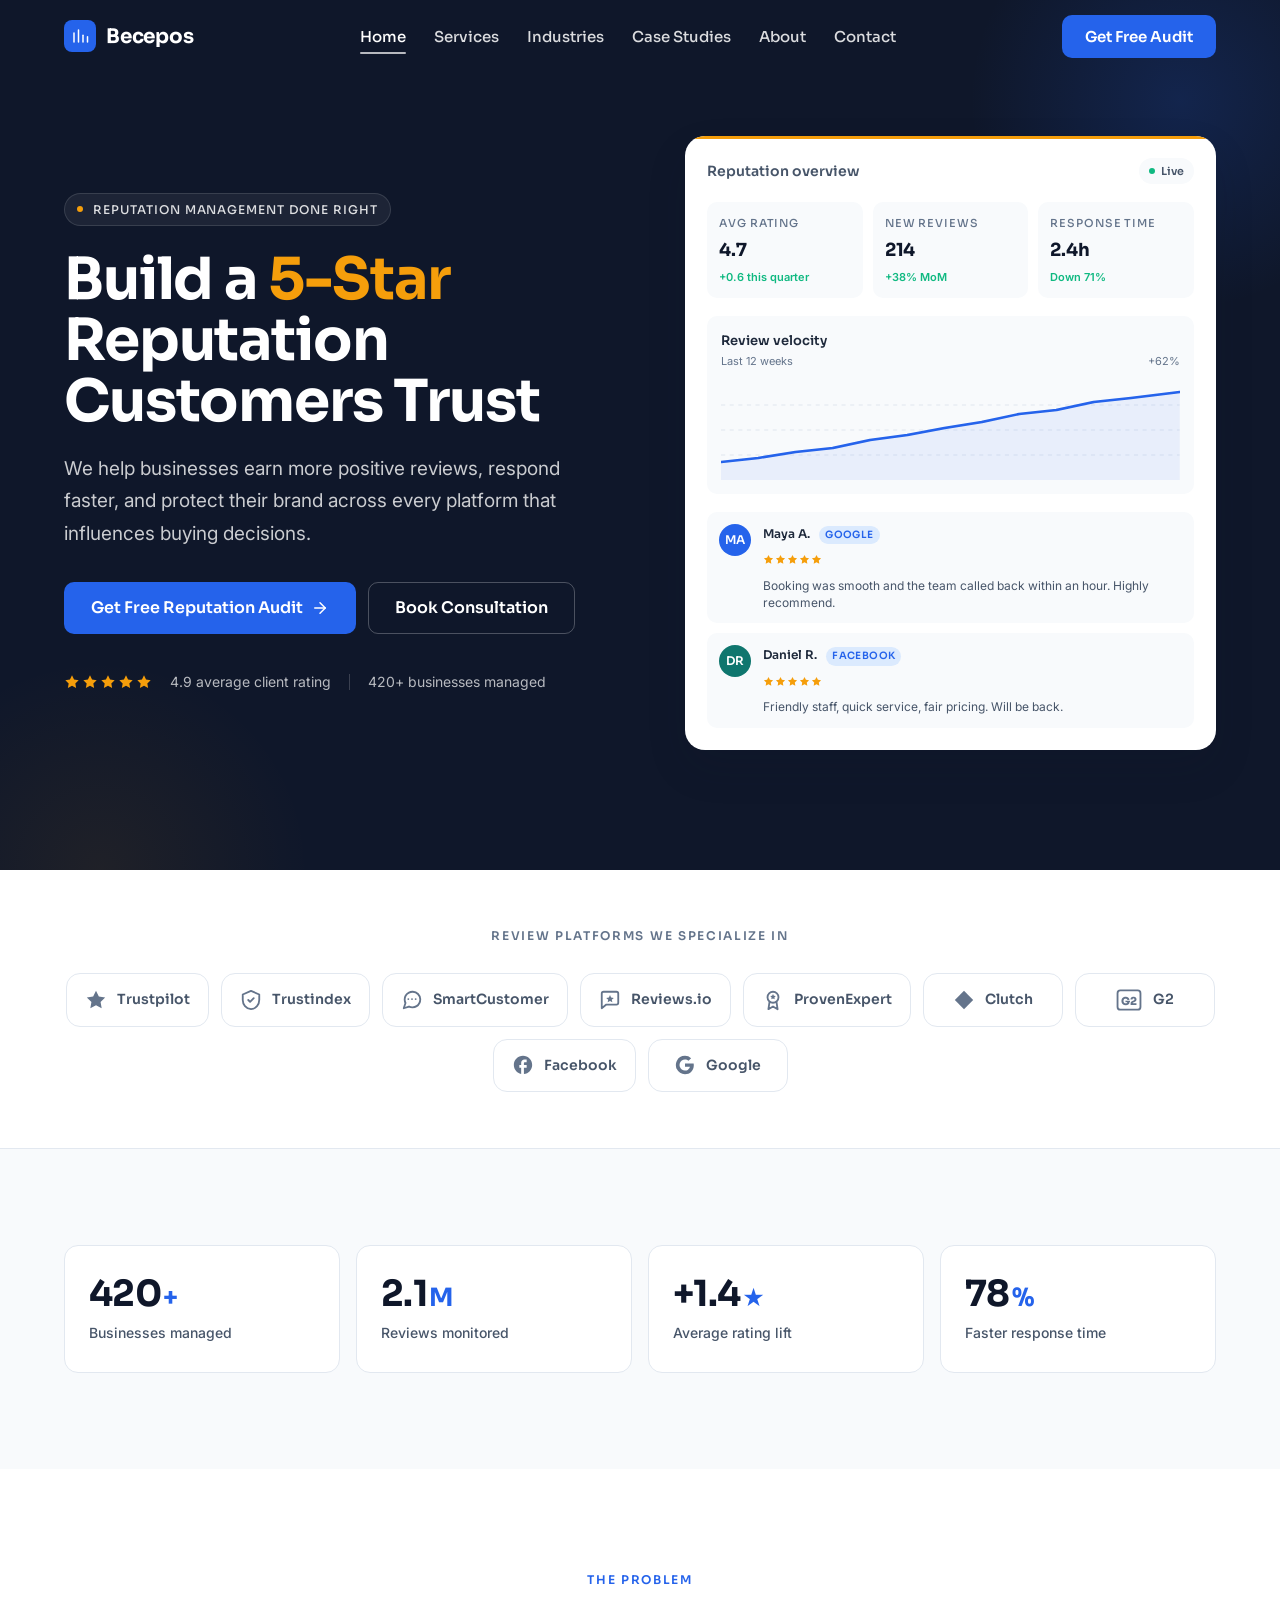
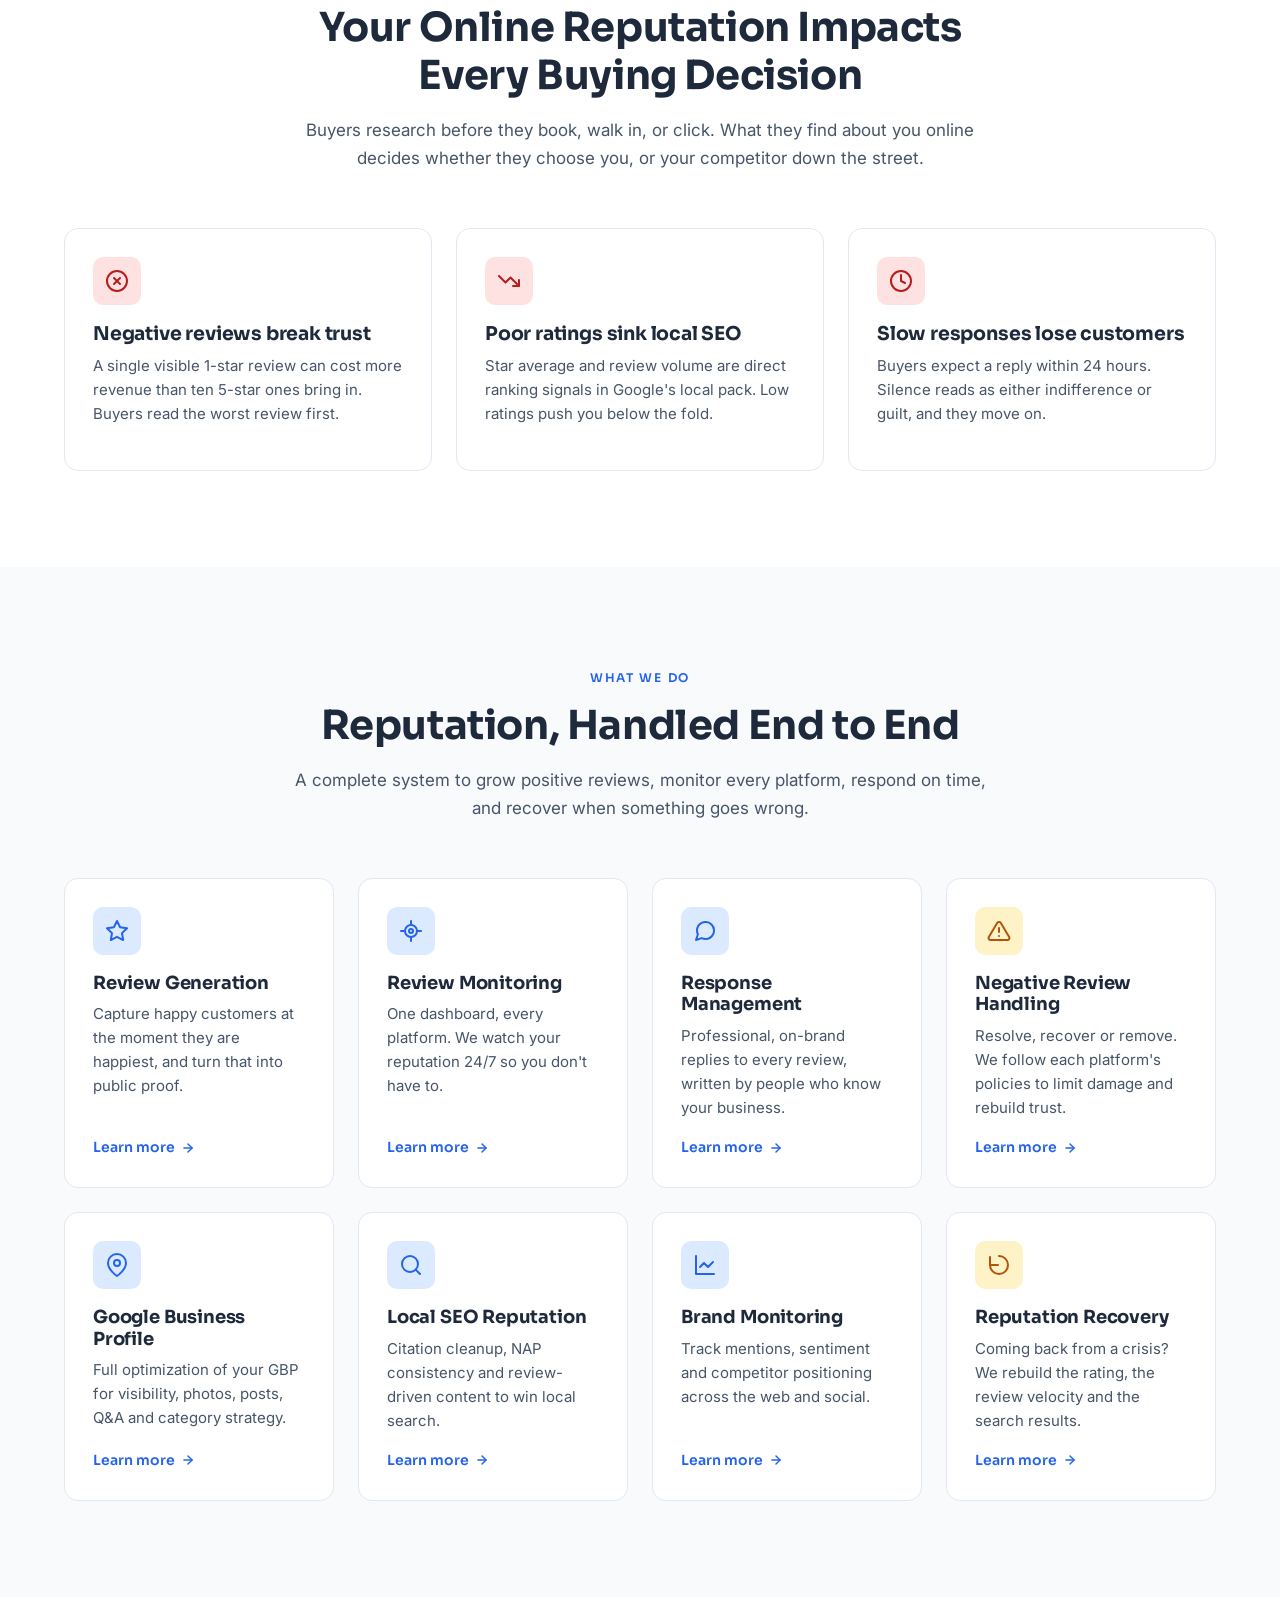
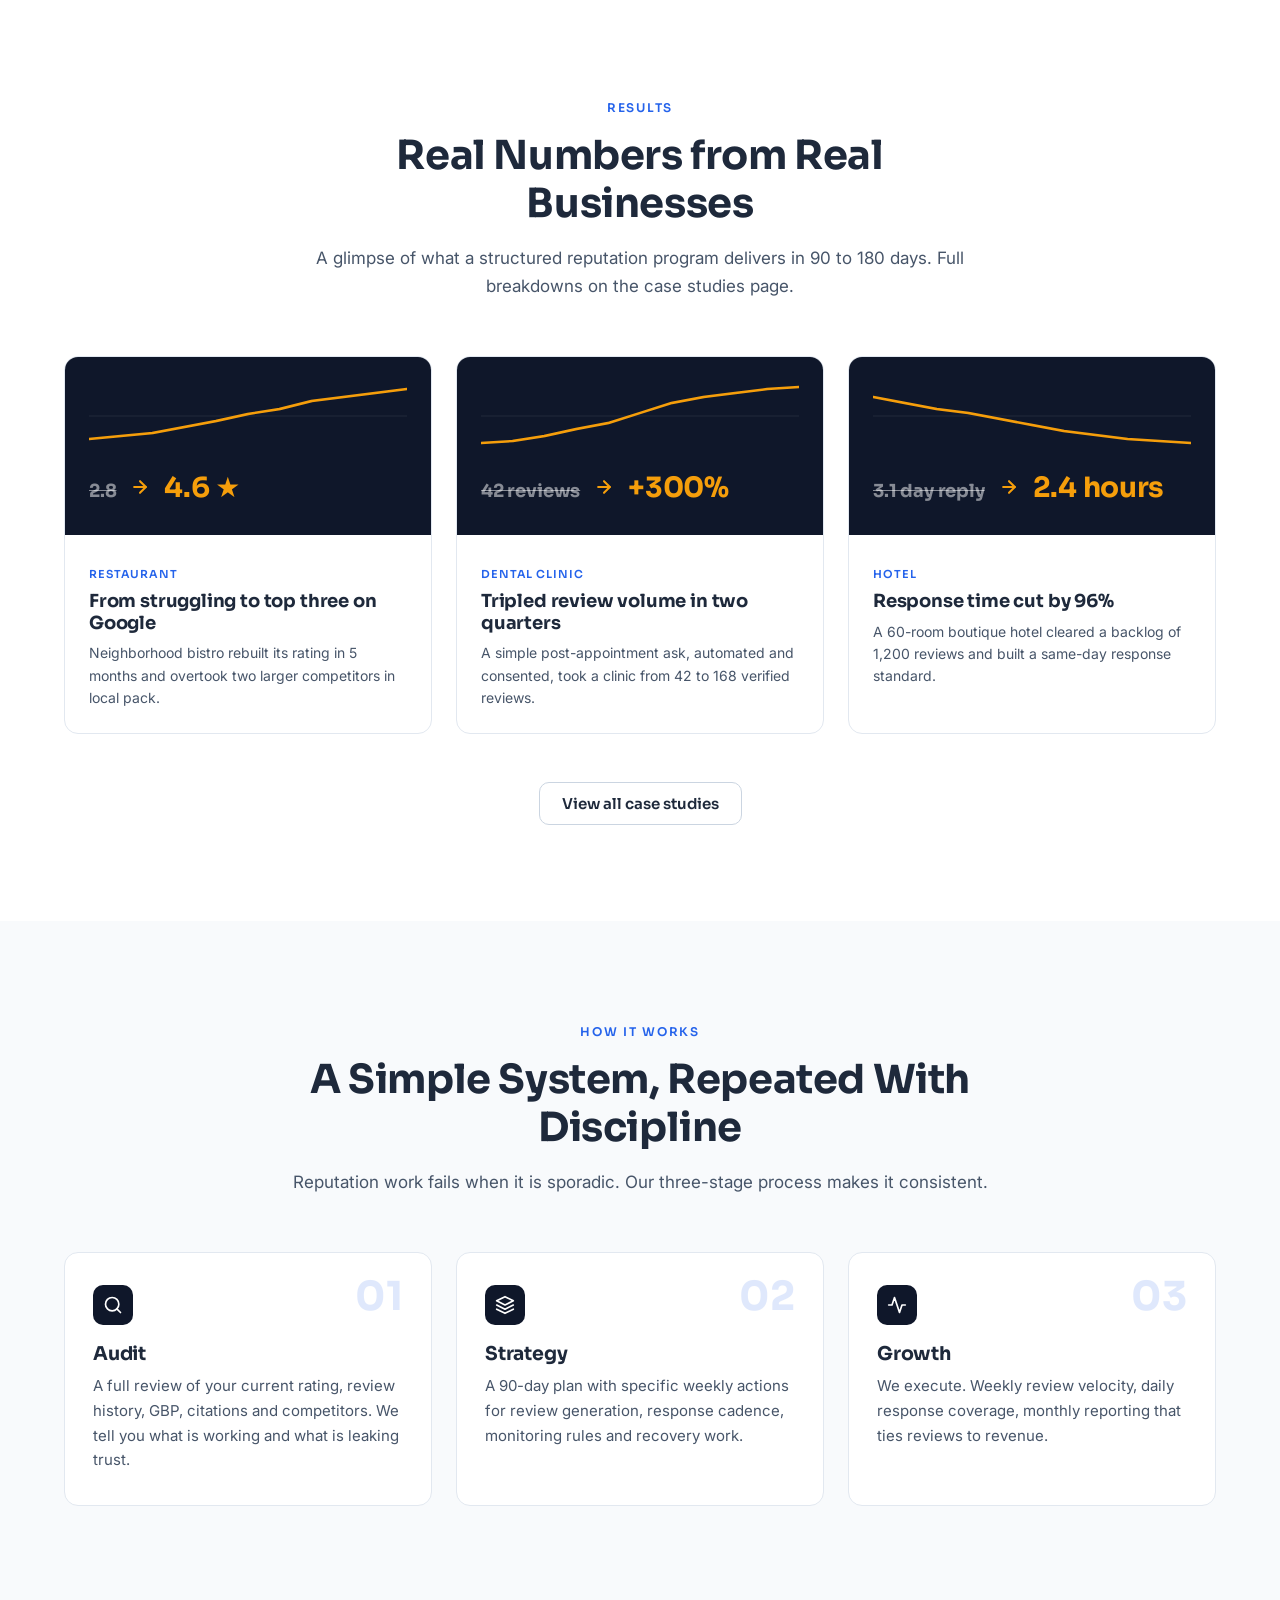
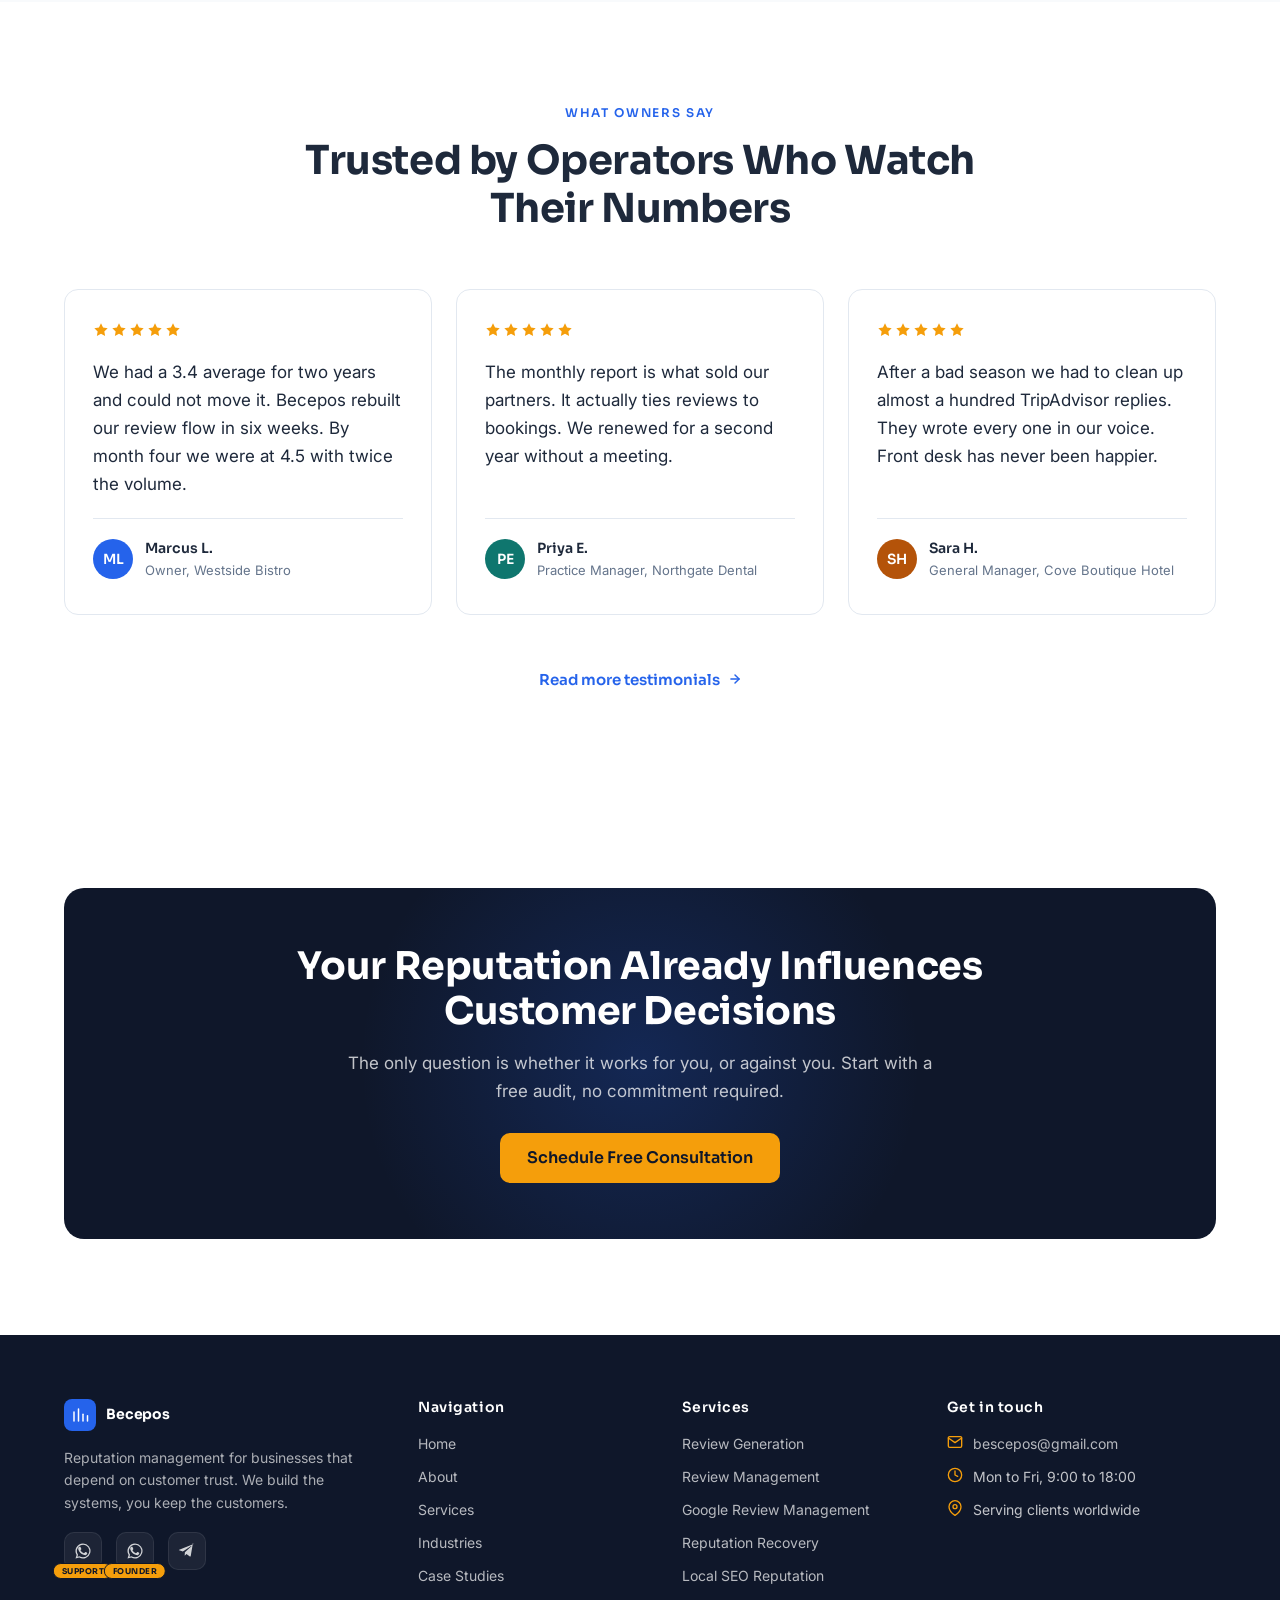
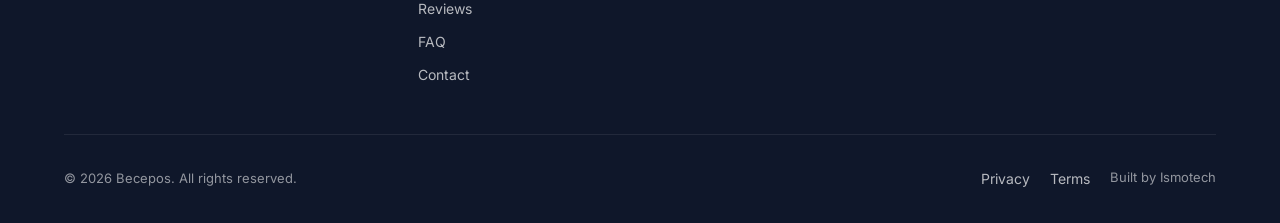
==== commit 80df0e83: "Switch contact email to bescepos@gmail.com across the site" ====
--- a/index.html
+++ b/index.html
@@ -667,7 +667,7 @@
           <div class="footer-contact">
             <div class="row">
               <svg viewBox="0 0 24 24" fill="none" stroke="currentColor" stroke-width="2" stroke-linecap="round" stroke-linejoin="round" aria-hidden="true"><path d="M4 4h16c1.1 0 2 .9 2 2v12c0 1.1-.9 2-2 2H4c-1.1 0-2-.9-2-2V6c0-1.1.9-2 2-2z"/><polyline points="22 6 12 13 2 6"/></svg>
-              <a href="mailto:ismaellateef81@gmail.com">ismaellateef81@gmail.com</a>
+              <a href="mailto:bescepos@gmail.com">bescepos@gmail.com</a>
             </div>
             <div class="row">
               <svg viewBox="0 0 24 24" fill="none" stroke="currentColor" stroke-width="2" stroke-linecap="round" stroke-linejoin="round" aria-hidden="true"><circle cx="12" cy="12" r="10"/><polyline points="12 6 12 12 16 14"/></svg>
